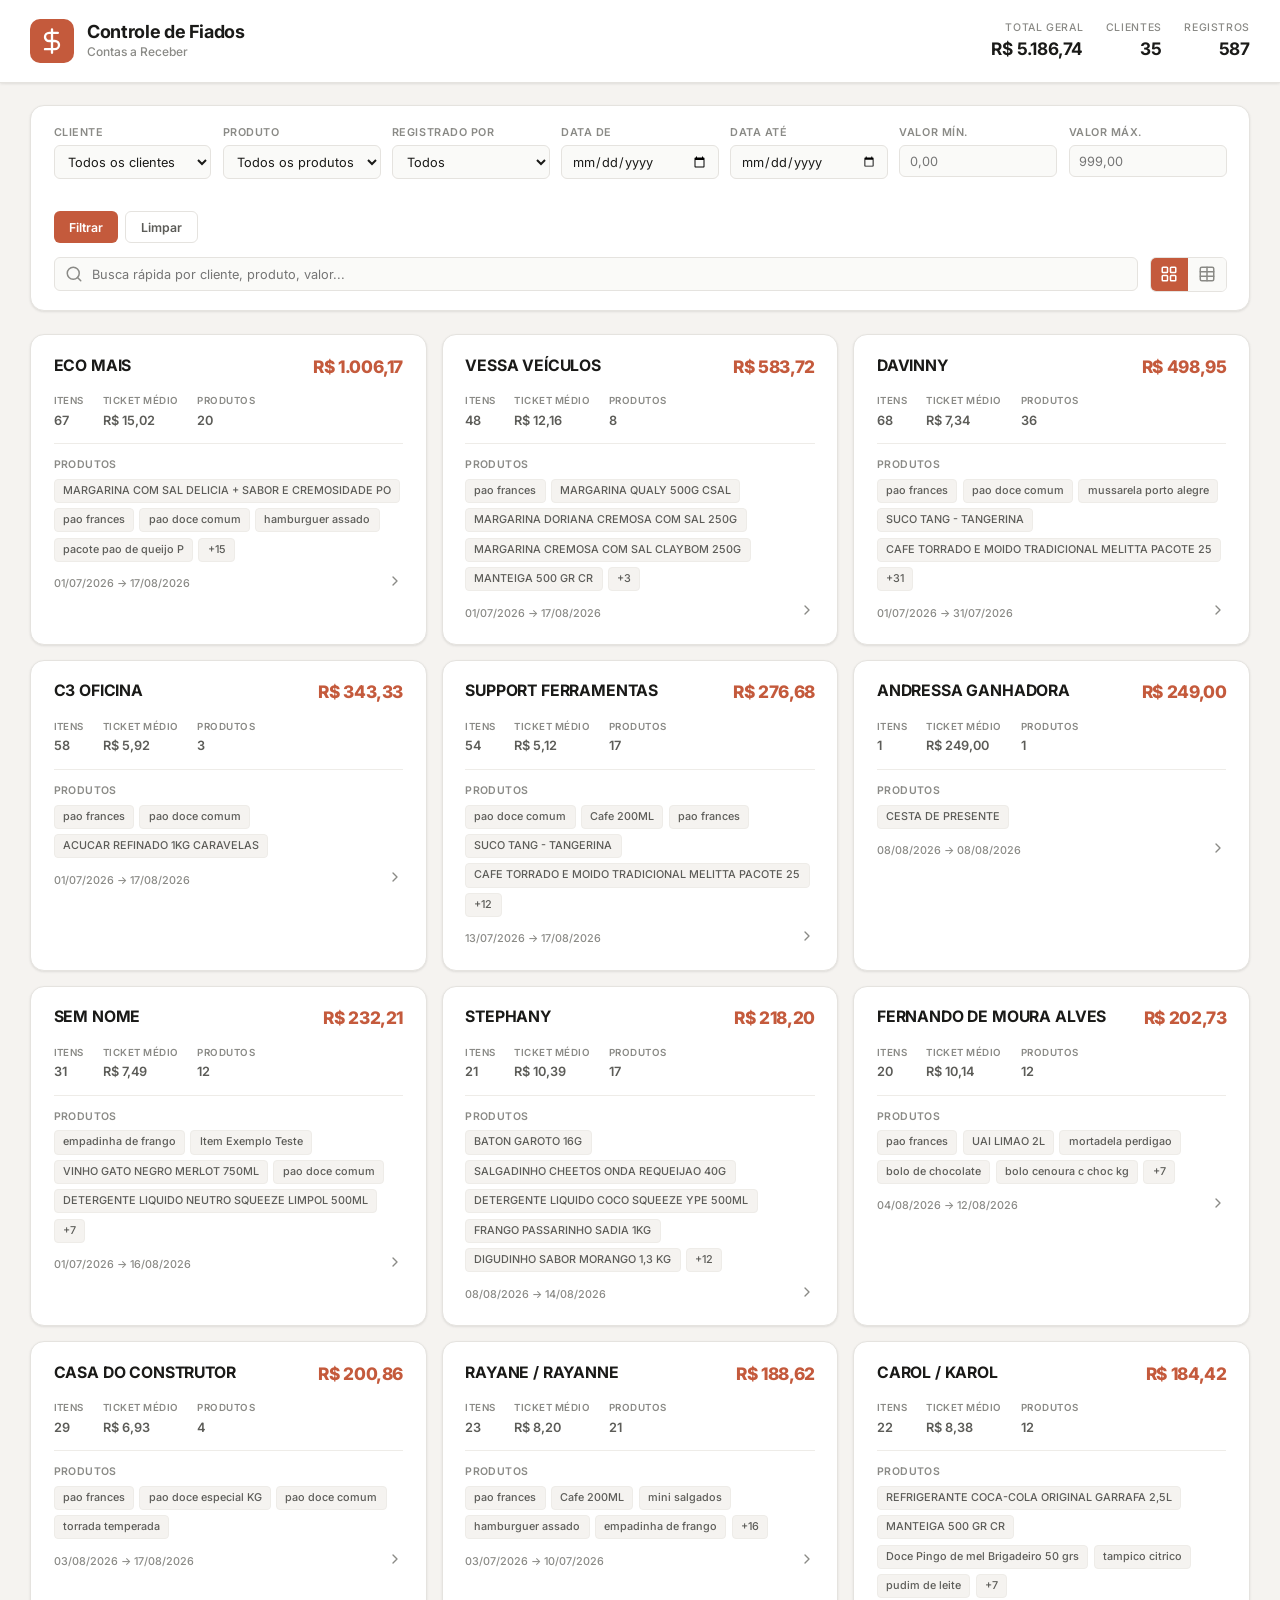
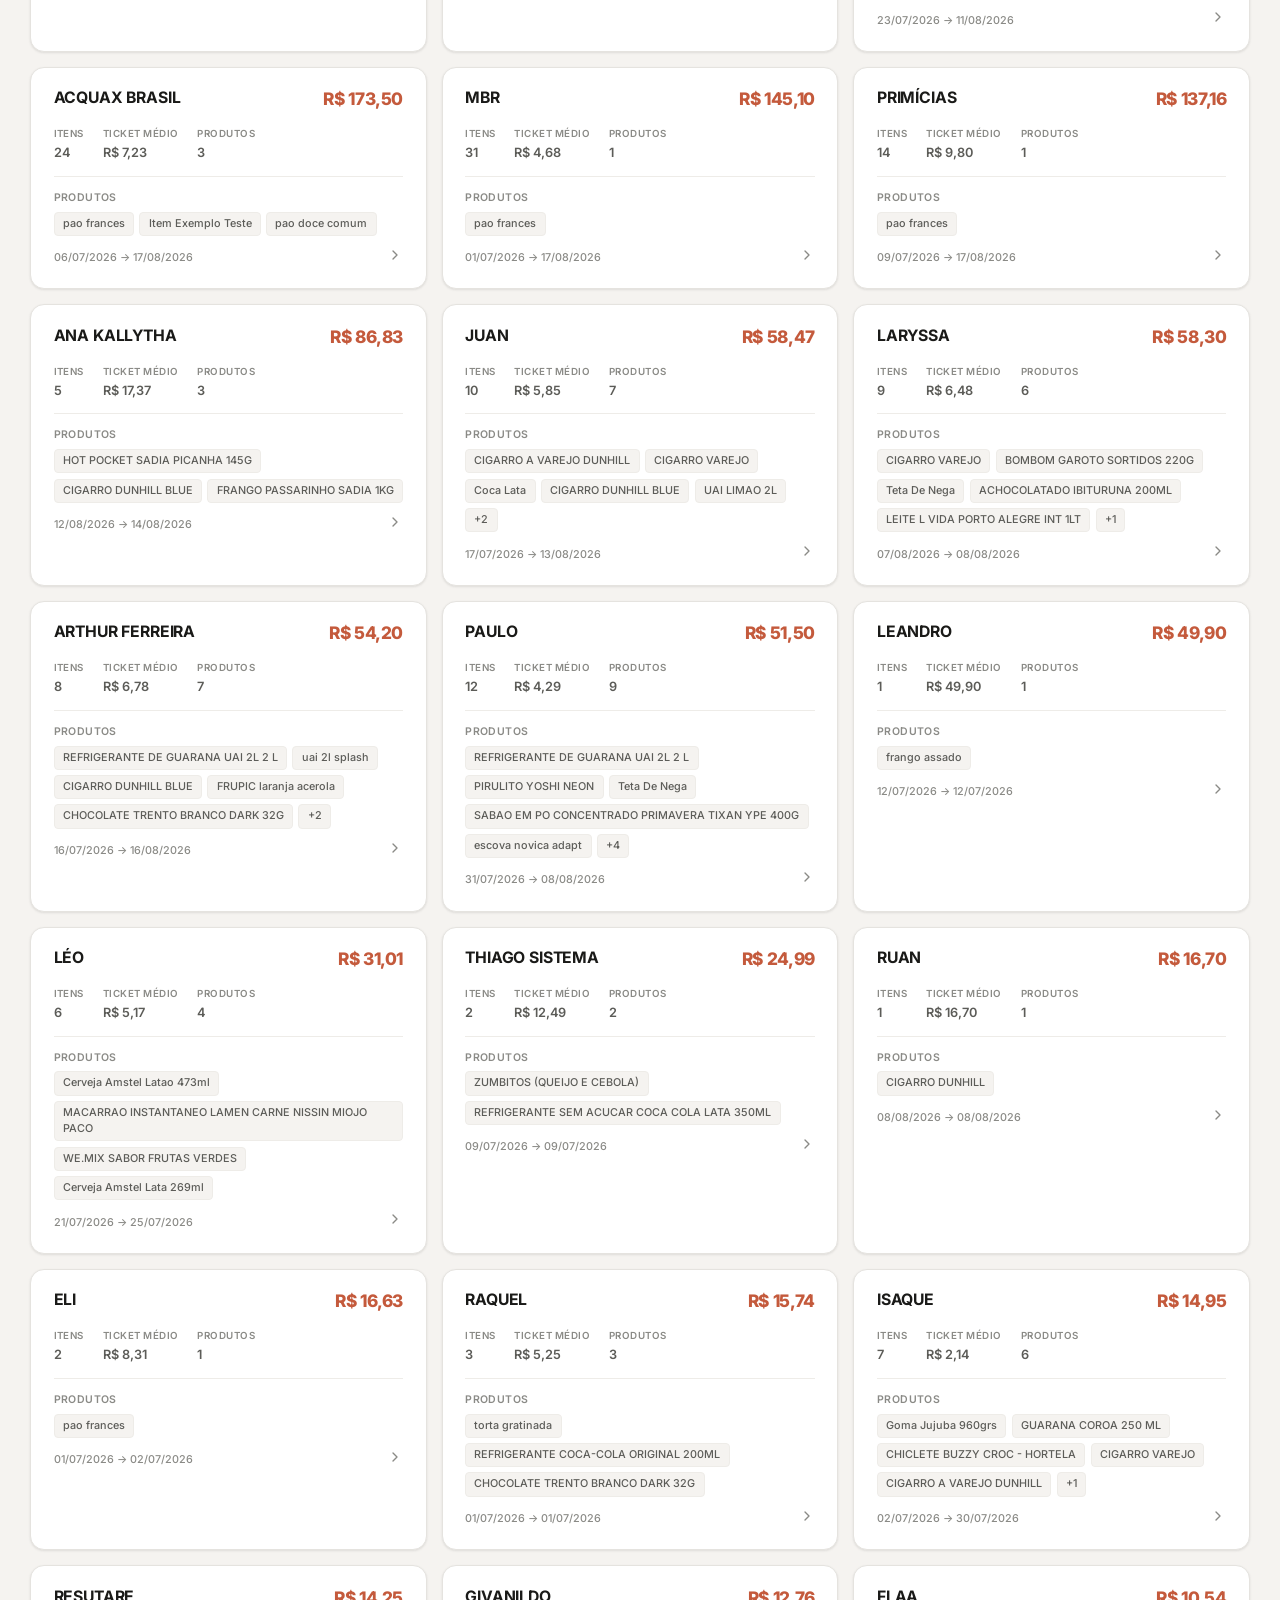
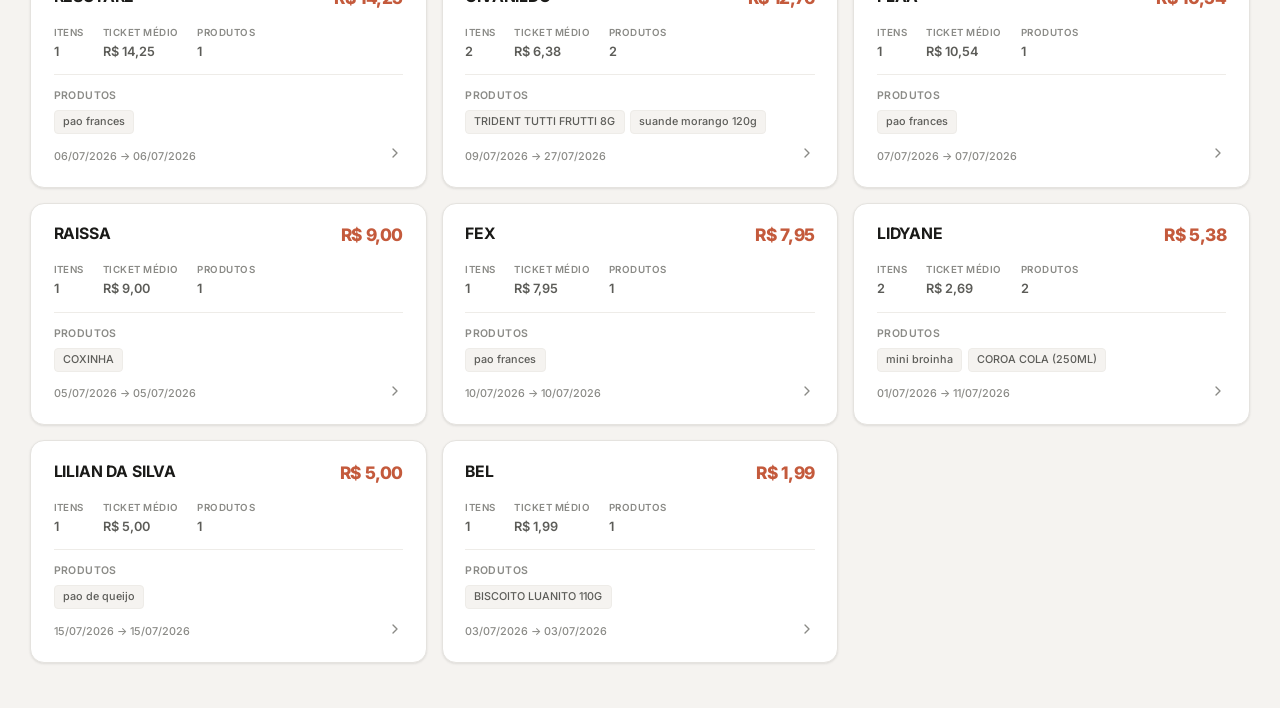
==== index.html @ 34c06a33 "feat: dashboard completo de fiados da padaria" ====
<!DOCTYPE html>
<html lang="pt-BR">
<head>
    <meta charset="UTF-8">
    <meta name="viewport" content="width=device-width, initial-scale=1.0">
    <title>Controle de Fiados — Padaria</title>
    <meta name="description" content="Dashboard de controle de fiados e contas a receber da padaria">
    <link rel="preconnect" href="https://fonts.googleapis.com">
    <link rel="preconnect" href="https://fonts.gstatic.com" crossorigin>
    <link href="https://fonts.googleapis.com/css2?family=Inter:wght@400;500;600;700;800&display=swap" rel="stylesheet">
    <link rel="stylesheet" href="style.css">
</head>
<body>
    <header class="header">
        <div class="header-left">
            <div class="logo">
                <svg width="28" height="28" viewBox="0 0 24 24" fill="none" stroke="currentColor" stroke-width="2" stroke-linecap="round" stroke-linejoin="round"><path d="M12 2v20M17 5H9.5a3.5 3.5 0 0 0 0 7h5a3.5 3.5 0 0 1 0 7H6"/></svg>
            </div>
            <div>
                <h1>Controle de Fiados</h1>
                <p class="subtitle">Contas a Receber</p>
            </div>
        </div>
        <div class="header-right">
            <div class="header-stat">
                <span class="header-stat-label">Total Geral</span>
                <span class="header-stat-value" id="totalGeral">—</span>
            </div>
            <div class="header-stat">
                <span class="header-stat-label">Clientes</span>
                <span class="header-stat-value" id="totalClientes">—</span>
            </div>
            <div class="header-stat">
                <span class="header-stat-label">Registros</span>
                <span class="header-stat-value" id="totalRegistros">—</span>
            </div>
        </div>
    </header>

    <main class="main">
        <!-- Filters Bar -->
        <section class="filters-bar" id="filtersBar">
            <div class="filters-row">
                <div class="filter-group">
                    <label for="filterCliente">Cliente</label>
                    <select id="filterCliente">
                        <option value="">Todos os clientes</option>
                    </select>
                </div>
                <div class="filter-group">
                    <label for="filterProduto">Produto</label>
                    <select id="filterProduto">
                        <option value="">Todos os produtos</option>
                    </select>
                </div>
                <div class="filter-group">
                    <label for="filterUsuario">Registrado por</label>
                    <select id="filterUsuario">
                        <option value="">Todos</option>
                    </select>
                </div>
                <div class="filter-group">
                    <label for="filterDataDe">Data de</label>
                    <input type="date" id="filterDataDe">
                </div>
                <div class="filter-group">
                    <label for="filterDataAte">Data até</label>
                    <input type="date" id="filterDataAte">
                </div>
                <div class="filter-group">
                    <label for="filterValorMin">Valor mín.</label>
                    <input type="number" id="filterValorMin" placeholder="0,00" step="0.01" min="0">
                </div>
                <div class="filter-group">
                    <label for="filterValorMax">Valor máx.</label>
                    <input type="number" id="filterValorMax" placeholder="999,00" step="0.01" min="0">
                </div>
                <div class="filter-group filter-actions">
                    <label>&nbsp;</label>
                    <div class="btn-row">
                        <button class="btn btn-primary" id="btnFiltrar">Filtrar</button>
                        <button class="btn btn-ghost" id="btnLimpar">Limpar</button>
                    </div>
                </div>
            </div>
            <div class="search-row">
                <div class="search-box">
                    <svg width="18" height="18" viewBox="0 0 24 24" fill="none" stroke="currentColor" stroke-width="2" stroke-linecap="round" stroke-linejoin="round"><circle cx="11" cy="11" r="8"/><path d="m21 21-4.3-4.3"/></svg>
                    <input type="text" id="searchGlobal" placeholder="Busca rápida por cliente, produto, valor...">
                </div>
                <div class="view-toggle">
                    <button class="view-btn active" id="viewCards" title="Visão por cliente">
                        <svg width="18" height="18" viewBox="0 0 24 24" fill="none" stroke="currentColor" stroke-width="2" stroke-linecap="round" stroke-linejoin="round"><rect width="7" height="7" x="3" y="3" rx="1"/><rect width="7" height="7" x="14" y="3" rx="1"/><rect width="7" height="7" x="14" y="14" rx="1"/><rect width="7" height="7" x="3" y="14" rx="1"/></svg>
                    </button>
                    <button class="view-btn" id="viewTable" title="Visão tabela completa">
                        <svg width="18" height="18" viewBox="0 0 24 24" fill="none" stroke="currentColor" stroke-width="2" stroke-linecap="round" stroke-linejoin="round"><path d="M12 3v18"/><rect width="18" height="18" x="3" y="3" rx="2"/><path d="M3 9h18"/><path d="M3 15h18"/></svg>
                    </button>
                </div>
            </div>
        </section>

        <!-- Cards View (grouped by client) -->
        <section class="cards-view" id="cardsView">
            <div class="cards-grid" id="cardsGrid">
                <!-- Generated by JS -->
            </div>
        </section>

        <!-- Table View (all records) -->
        <section class="table-view hidden" id="tableView">
            <div class="table-wrapper">
                <table class="data-table" id="dataTable">
                    <thead>
                        <tr>
                            <th class="sortable" data-sort="cliente">Cliente <span class="sort-icon">↕</span></th>
                            <th class="sortable" data-sort="produto">Produto <span class="sort-icon">↕</span></th>
                            <th class="sortable" data-sort="valor">Valor <span class="sort-icon">↕</span></th>
                            <th class="sortable" data-sort="saldo">Saldo Atual <span class="sort-icon">↕</span></th>
                            <th class="sortable" data-sort="data">Data <span class="sort-icon">↕</span></th>
                            <th>Código</th>
                            <th>Registrado por</th>
                            <th>Parcela</th>
                            <th>Índice</th>
                        </tr>
                    </thead>
                    <tbody id="tableBody">
                    </tbody>
                </table>
            </div>
            <div class="table-footer">
                <span id="tableCount">0 registros</span>
                <span id="tableTotal">Total: R$ 0,00</span>
            </div>
        </section>

        <!-- Client Detail Modal -->
        <div class="modal-overlay hidden" id="modalOverlay">
            <div class="modal" id="modalDetail">
                <div class="modal-header">
                    <div>
                        <h2 id="modalClientName">Cliente</h2>
                        <p class="modal-subtitle" id="modalClientSummary"></p>
                    </div>
                    <button class="modal-close" id="modalClose">
                        <svg width="20" height="20" viewBox="0 0 24 24" fill="none" stroke="currentColor" stroke-width="2" stroke-linecap="round" stroke-linejoin="round"><path d="M18 6 6 18"/><path d="m6 6 12 12"/></svg>
                    </button>
                </div>
                <div class="modal-body">
                    <div class="modal-stats" id="modalStats"></div>
                    <div class="modal-table-wrapper">
                        <table class="data-table modal-table">
                            <thead>
                                <tr>
                                    <th>Produto</th>
                                    <th>Valor</th>
                                    <th>Saldo</th>
                                    <th>Data</th>
                                    <th>Código</th>
                                    <th>Registrado por</th>
                                    <th>Parcela</th>
                                </tr>
                            </thead>
                            <tbody id="modalTableBody">
                            </tbody>
                        </table>
                    </div>
                </div>
                <div class="modal-footer">
                    <button class="btn btn-primary" id="btnCopiarCobranca">
                        <svg width="16" height="16" viewBox="0 0 24 24" fill="none" stroke="currentColor" stroke-width="2" stroke-linecap="round" stroke-linejoin="round"><rect width="14" height="14" x="8" y="8" rx="2" ry="2"/><path d="M4 16c-1.1 0-2-.9-2-2V4c0-1.1.9-2 2-2h10c1.1 0 2 .9 2 2"/></svg>
                        Copiar texto de cobrança
                    </button>
                    <button class="btn btn-ghost" id="btnExportarCliente">
                        <svg width="16" height="16" viewBox="0 0 24 24" fill="none" stroke="currentColor" stroke-width="2" stroke-linecap="round" stroke-linejoin="round"><path d="M21 15v4a2 2 0 0 1-2 2H5a2 2 0 0 1-2-2v-4"/><polyline points="7 10 12 15 17 10"/><line x1="12" x2="12" y1="15" y2="3"/></svg>
                        Exportar detalhes
                    </button>
                </div>
            </div>
        </div>

        <!-- Toast -->
        <div class="toast hidden" id="toast">
            <svg width="16" height="16" viewBox="0 0 24 24" fill="none" stroke="currentColor" stroke-width="2" stroke-linecap="round" stroke-linejoin="round"><polyline points="20 6 9 17 4 12"/></svg>
            <span id="toastMsg">Copiado!</span>
        </div>
    </main>

    <script src="dados.js"></script>
    <script src="app.js"></script>
</body>
</html>
---- style.css ----
:root {
    --bg: #f5f3f0;
    --bg-card: #ffffff;
    --bg-elevated: #fafaf8;
    --text-primary: #1a1a18;
    --text-secondary: #5c5c58;
    --text-tertiary: #8a8a86;
    --border: #e5e3df;
    --border-subtle: #eeece8;
    --accent: #c45a3c;
    --accent-hover: #a94a30;
    --accent-light: #faf0ec;
    --green: #2e7d4f;
    --green-light: #edf7f0;
    --amber: #b8860b;
    --amber-light: #fef9ec;
    --red: #c0392b;
    --red-light: #fdecea;
    --shadow-sm: 0 1px 2px rgba(0,0,0,.04), 0 1px 3px rgba(0,0,0,.06);
    --shadow-md: 0 2px 8px rgba(0,0,0,.06), 0 4px 16px rgba(0,0,0,.04);
    --shadow-lg: 0 8px 32px rgba(0,0,0,.10), 0 16px 48px rgba(0,0,0,.06);
    --radius-sm: 6px;
    --radius-md: 10px;
    --radius-lg: 14px;
    --radius-xl: 18px;
    --font: 'Inter', -apple-system, BlinkMacSystemFont, sans-serif;
    --transition: 180ms ease;
}

* { margin: 0; padding: 0; box-sizing: border-box; }

html {
    font-size: 15px;
    -webkit-font-smoothing: antialiased;
    -moz-osx-font-smoothing: grayscale;
}

body {
    font-family: var(--font);
    background: var(--bg);
    color: var(--text-primary);
    min-height: 100vh;
    line-height: 1.5;
}

/* ============ HEADER ============ */
.header {
    background: var(--bg-card);
    border-bottom: 1px solid var(--border);
    padding: 1.25rem 2rem;
    display: flex;
    align-items: center;
    justify-content: space-between;
    gap: 2rem;
    position: sticky;
    top: 0;
    z-index: 100;
    box-shadow: var(--shadow-sm);
}

.header-left {
    display: flex;
    align-items: center;
    gap: 0.875rem;
}

.logo {
    width: 44px;
    height: 44px;
    background: var(--accent);
    color: white;
    border-radius: var(--radius-md);
    display: grid;
    place-items: center;
    flex-shrink: 0;
}

.header h1 {
    font-size: 1.2rem;
    font-weight: 700;
    letter-spacing: -0.02em;
    line-height: 1.2;
}

.subtitle {
    font-size: 0.8rem;
    color: var(--text-tertiary);
    font-weight: 500;
}

.header-right {
    display: flex;
    gap: 1.5rem;
}

.header-stat {
    text-align: right;
}

.header-stat-label {
    display: block;
    font-size: 0.7rem;
    color: var(--text-tertiary);
    font-weight: 500;
    text-transform: uppercase;
    letter-spacing: 0.06em;
}

.header-stat-value {
    font-size: 1.15rem;
    font-weight: 700;
    letter-spacing: -0.01em;
    color: var(--text-primary);
}

/* ============ MAIN ============ */
.main {
    max-width: 1400px;
    margin: 0 auto;
    padding: 1.5rem 2rem 3rem;
}

/* ============ FILTERS ============ */
.filters-bar {
    background: var(--bg-card);
    border: 1px solid var(--border);
    border-radius: var(--radius-lg);
    padding: 1.25rem 1.5rem;
    margin-bottom: 1.5rem;
    box-shadow: var(--shadow-sm);
}

.filters-row {
    display: grid;
    grid-template-columns: repeat(auto-fill, minmax(155px, 1fr));
    gap: 0.75rem;
    margin-bottom: 0.875rem;
}

.filter-group {
    display: flex;
    flex-direction: column;
    gap: 0.3rem;
}

.filter-group label {
    font-size: 0.72rem;
    font-weight: 600;
    color: var(--text-tertiary);
    text-transform: uppercase;
    letter-spacing: 0.05em;
}

.filter-group select,
.filter-group input {
    font-family: var(--font);
    font-size: 0.85rem;
    padding: 0.5rem 0.65rem;
    border: 1px solid var(--border);
    border-radius: var(--radius-sm);
    background: var(--bg-elevated);
    color: var(--text-primary);
    outline: none;
    transition: border-color var(--transition);
    width: 100%;
}

.filter-group select:focus,
.filter-group input:focus {
    border-color: var(--accent);
}

.filter-actions {
    min-width: 160px;
}

.btn-row {
    display: flex;
    gap: 0.5rem;
}

.btn {
    font-family: var(--font);
    font-size: 0.82rem;
    font-weight: 600;
    padding: 0.5rem 1rem;
    border-radius: var(--radius-sm);
    border: none;
    cursor: pointer;
    transition: all var(--transition);
    display: inline-flex;
    align-items: center;
    gap: 0.4rem;
    white-space: nowrap;
}

.btn-primary {
    background: var(--accent);
    color: white;
}
.btn-primary:hover { background: var(--accent-hover); }

.btn-ghost {
    background: transparent;
    color: var(--text-secondary);
    border: 1px solid var(--border);
}
.btn-ghost:hover { background: var(--bg-elevated); border-color: var(--text-tertiary); }

.search-row {
    display: flex;
    gap: 0.75rem;
    align-items: center;
}

.search-box {
    flex: 1;
    position: relative;
    display: flex;
    align-items: center;
}

.search-box svg {
    position: absolute;
    left: 0.75rem;
    color: var(--text-tertiary);
    pointer-events: none;
}

.search-box input {
    width: 100%;
    font-family: var(--font);
    font-size: 0.85rem;
    padding: 0.55rem 0.75rem 0.55rem 2.5rem;
    border: 1px solid var(--border);
    border-radius: var(--radius-sm);
    background: var(--bg-elevated);
    color: var(--text-primary);
    outline: none;
    transition: border-color var(--transition);
}

.search-box input:focus { border-color: var(--accent); }

.view-toggle {
    display: flex;
    border: 1px solid var(--border);
    border-radius: var(--radius-sm);
    overflow: hidden;
}

.view-btn {
    background: var(--bg-elevated);
    border: none;
    padding: 0.5rem 0.65rem;
    cursor: pointer;
    color: var(--text-tertiary);
    transition: all var(--transition);
    display: grid;
    place-items: center;
}

.view-btn:hover { color: var(--text-secondary); }
.view-btn.active { background: var(--accent); color: white; }

/* ============ CARDS VIEW ============ */
.cards-grid {
    display: grid;
    grid-template-columns: repeat(auto-fill, minmax(320px, 1fr));
    gap: 1rem;
}

.client-card {
    background: var(--bg-card);
    border: 1px solid var(--border);
    border-radius: var(--radius-lg);
    padding: 1.25rem 1.5rem;
    box-shadow: var(--shadow-sm);
    cursor: pointer;
    transition: all var(--transition);
    position: relative;
    overflow: hidden;
}

.client-card::before {
    content: '';
    position: absolute;
    top: 0;
    left: 0;
    right: 0;
    height: 3px;
    background: var(--accent);
    opacity: 0;
    transition: opacity var(--transition);
}

.client-card:hover {
    box-shadow: var(--shadow-md);
    border-color: var(--accent);
    transform: translateY(-2px);
}

.client-card:hover::before { opacity: 1; }

.card-header {
    display: flex;
    justify-content: space-between;
    align-items: flex-start;
    margin-bottom: 1rem;
}

.card-name {
    font-size: 1.05rem;
    font-weight: 700;
    letter-spacing: -0.01em;
    color: var(--text-primary);
}

.card-total {
    font-size: 1.15rem;
    font-weight: 800;
    color: var(--accent);
    letter-spacing: -0.02em;
    white-space: nowrap;
}

.card-meta {
    display: flex;
    gap: 1.25rem;
    flex-wrap: wrap;
}

.card-meta-item {
    display: flex;
    flex-direction: column;
    gap: 0.1rem;
}

.card-meta-label {
    font-size: 0.65rem;
    color: var(--text-tertiary);
    font-weight: 600;
    text-transform: uppercase;
    letter-spacing: 0.05em;
}

.card-meta-value {
    font-size: 0.85rem;
    font-weight: 600;
    color: var(--text-secondary);
}

.card-products {
    margin-top: 0.875rem;
    padding-top: 0.875rem;
    border-top: 1px solid var(--border-subtle);
}

.card-products-title {
    font-size: 0.7rem;
    color: var(--text-tertiary);
    font-weight: 600;
    text-transform: uppercase;
    letter-spacing: 0.04em;
    margin-bottom: 0.4rem;
}

.product-tags {
    display: flex;
    flex-wrap: wrap;
    gap: 0.35rem;
}

.product-tag {
    font-size: 0.72rem;
    font-weight: 500;
    background: var(--bg);
    color: var(--text-secondary);
    padding: 0.2rem 0.55rem;
    border-radius: 4px;
    border: 1px solid var(--border-subtle);
}

.card-footer {
    margin-top: 0.75rem;
    display: flex;
    justify-content: space-between;
    align-items: center;
}

.card-date-range {
    font-size: 0.72rem;
    color: var(--text-tertiary);
    font-weight: 500;
}

.card-arrow {
    color: var(--text-tertiary);
    transition: color var(--transition), transform var(--transition);
}

.client-card:hover .card-arrow {
    color: var(--accent);
    transform: translateX(3px);
}

/* ============ TABLE VIEW ============ */
.table-view { /* shown/hidden via JS */ }

.table-wrapper {
    background: var(--bg-card);
    border: 1px solid var(--border);
    border-radius: var(--radius-lg);
    overflow-x: auto;
    box-shadow: var(--shadow-sm);
}

.data-table {
    width: 100%;
    border-collapse: collapse;
    font-size: 0.82rem;
}

.data-table thead {
    background: var(--bg);
    position: sticky;
    top: 0;
    z-index: 5;
}

.data-table th {
    padding: 0.75rem 1rem;
    text-align: left;
    font-weight: 600;
    font-size: 0.72rem;
    color: var(--text-tertiary);
    text-transform: uppercase;
    letter-spacing: 0.05em;
    border-bottom: 1px solid var(--border);
    white-space: nowrap;
    user-select: none;
}

.data-table th.sortable {
    cursor: pointer;
    transition: color var(--transition);
}

.data-table th.sortable:hover { color: var(--accent); }

.sort-icon {
    font-size: 0.7rem;
    opacity: 0.4;
}

.data-table th.sort-asc .sort-icon::after { content: ' ↑'; }
.data-table th.sort-desc .sort-icon::after { content: ' ↓'; }

.data-table td {
    padding: 0.65rem 1rem;
    border-bottom: 1px solid var(--border-subtle);
    color: var(--text-primary);
    white-space: nowrap;
}

.data-table tbody tr {
    transition: background var(--transition);
}

.data-table tbody tr:hover { background: var(--accent-light); }

.data-table .val-col {
    font-weight: 600;
    font-variant-numeric: tabular-nums;
}

.table-footer {
    display: flex;
    justify-content: space-between;
    padding: 0.75rem 1rem;
    font-size: 0.82rem;
    color: var(--text-secondary);
    font-weight: 500;
}

#tableTotal {
    font-weight: 700;
    color: var(--accent);
}

/* ============ MODAL ============ */
.modal-overlay {
    position: fixed;
    inset: 0;
    background: rgba(20,20,18,0.5);
    backdrop-filter: blur(4px);
    z-index: 1000;
    display: grid;
    place-items: center;
    padding: 2rem;
    animation: fadeIn 200ms ease;
}

.modal {
    background: var(--bg-card);
    border-radius: var(--radius-xl);
    width: 100%;
    max-width: 900px;
    max-height: 85vh;
    display: flex;
    flex-direction: column;
    box-shadow: var(--shadow-lg);
    animation: slideUp 250ms ease;
}

@keyframes fadeIn { from { opacity: 0; } to { opacity: 1; } }
@keyframes slideUp { from { opacity: 0; transform: translateY(12px); } to { opacity: 1; transform: translateY(0); } }

.modal-header {
    display: flex;
    justify-content: space-between;
    align-items: flex-start;
    padding: 1.5rem 1.75rem 1rem;
    border-bottom: 1px solid var(--border-subtle);
}

.modal-header h2 {
    font-size: 1.3rem;
    font-weight: 700;
    letter-spacing: -0.02em;
}

.modal-subtitle {
    font-size: 0.82rem;
    color: var(--text-tertiary);
    margin-top: 0.15rem;
}

.modal-close {
    background: transparent;
    border: none;
    cursor: pointer;
    color: var(--text-tertiary);
    padding: 0.35rem;
    border-radius: var(--radius-sm);
    transition: all var(--transition);
}

.modal-close:hover { background: var(--bg); color: var(--text-primary); }

.modal-body {
    padding: 1.25rem 1.75rem;
    overflow-y: auto;
    flex: 1;
}

.modal-stats {
    display: grid;
    grid-template-columns: repeat(auto-fit, minmax(140px, 1fr));
    gap: 0.75rem;
    margin-bottom: 1.25rem;
}

.modal-stat-card {
    background: var(--bg);
    border-radius: var(--radius-md);
    padding: 0.875rem 1rem;
    border: 1px solid var(--border-subtle);
}

.modal-stat-label {
    font-size: 0.68rem;
    color: var(--text-tertiary);
    font-weight: 600;
    text-transform: uppercase;
    letter-spacing: 0.05em;
    margin-bottom: 0.2rem;
}

.modal-stat-value {
    font-size: 1.15rem;
    font-weight: 700;
    color: var(--text-primary);
    letter-spacing: -0.01em;
}

.modal-stat-value.accent { color: var(--accent); }
.modal-stat-value.green { color: var(--green); }
.modal-stat-value.amber { color: var(--amber); }

.modal-table-wrapper {
    border: 1px solid var(--border-subtle);
    border-radius: var(--radius-md);
    overflow: auto;
    max-height: 340px;
}

.modal-table {
    font-size: 0.8rem;
}

.modal-footer {
    padding: 1rem 1.75rem;
    border-top: 1px solid var(--border-subtle);
    display: flex;
    gap: 0.75rem;
    justify-content: flex-end;
}

/* ============ TOAST ============ */
.toast {
    position: fixed;
    bottom: 2rem;
    left: 50%;
    transform: translateX(-50%);
    background: var(--text-primary);
    color: white;
    padding: 0.65rem 1.25rem;
    border-radius: var(--radius-md);
    font-size: 0.82rem;
    font-weight: 600;
    display: flex;
    align-items: center;
    gap: 0.5rem;
    box-shadow: var(--shadow-lg);
    z-index: 2000;
    animation: toastIn 300ms ease;
}

@keyframes toastIn {
    from { opacity: 0; transform: translateX(-50%) translateY(10px); }
    to { opacity: 1; transform: translateX(-50%) translateY(0); }
}

/* ============ UTILITIES ============ */
.hidden { display: none !important; }

/* ============ RESPONSIVE ============ */
@media (max-width: 900px) {
    .header {
        flex-direction: column;
        align-items: flex-start;
        padding: 1rem 1.25rem;
    }
    .header-right {
        width: 100%;
        justify-content: space-between;
    }
    .header-stat { text-align: left; }
    .main { padding: 1rem; }
    .filters-row {
        grid-template-columns: repeat(auto-fill, minmax(130px, 1fr));
    }
    .cards-grid {
        grid-template-columns: 1fr;
    }
    .modal {
        max-width: 100%;
        max-height: 95vh;
    }
    .modal-stats {
        grid-template-columns: repeat(2, 1fr);
    }
}

@media (max-width: 600px) {
    html { font-size: 14px; }
    .header { padding: 0.75rem 1rem; }
    .filters-bar { padding: 1rem; }
    .filters-row { grid-template-columns: 1fr 1fr; }
    .search-row { flex-direction: column; }
    .view-toggle { align-self: flex-end; }
    .modal-footer { flex-direction: column; }
    .modal-footer .btn { width: 100%; justify-content: center; }
}
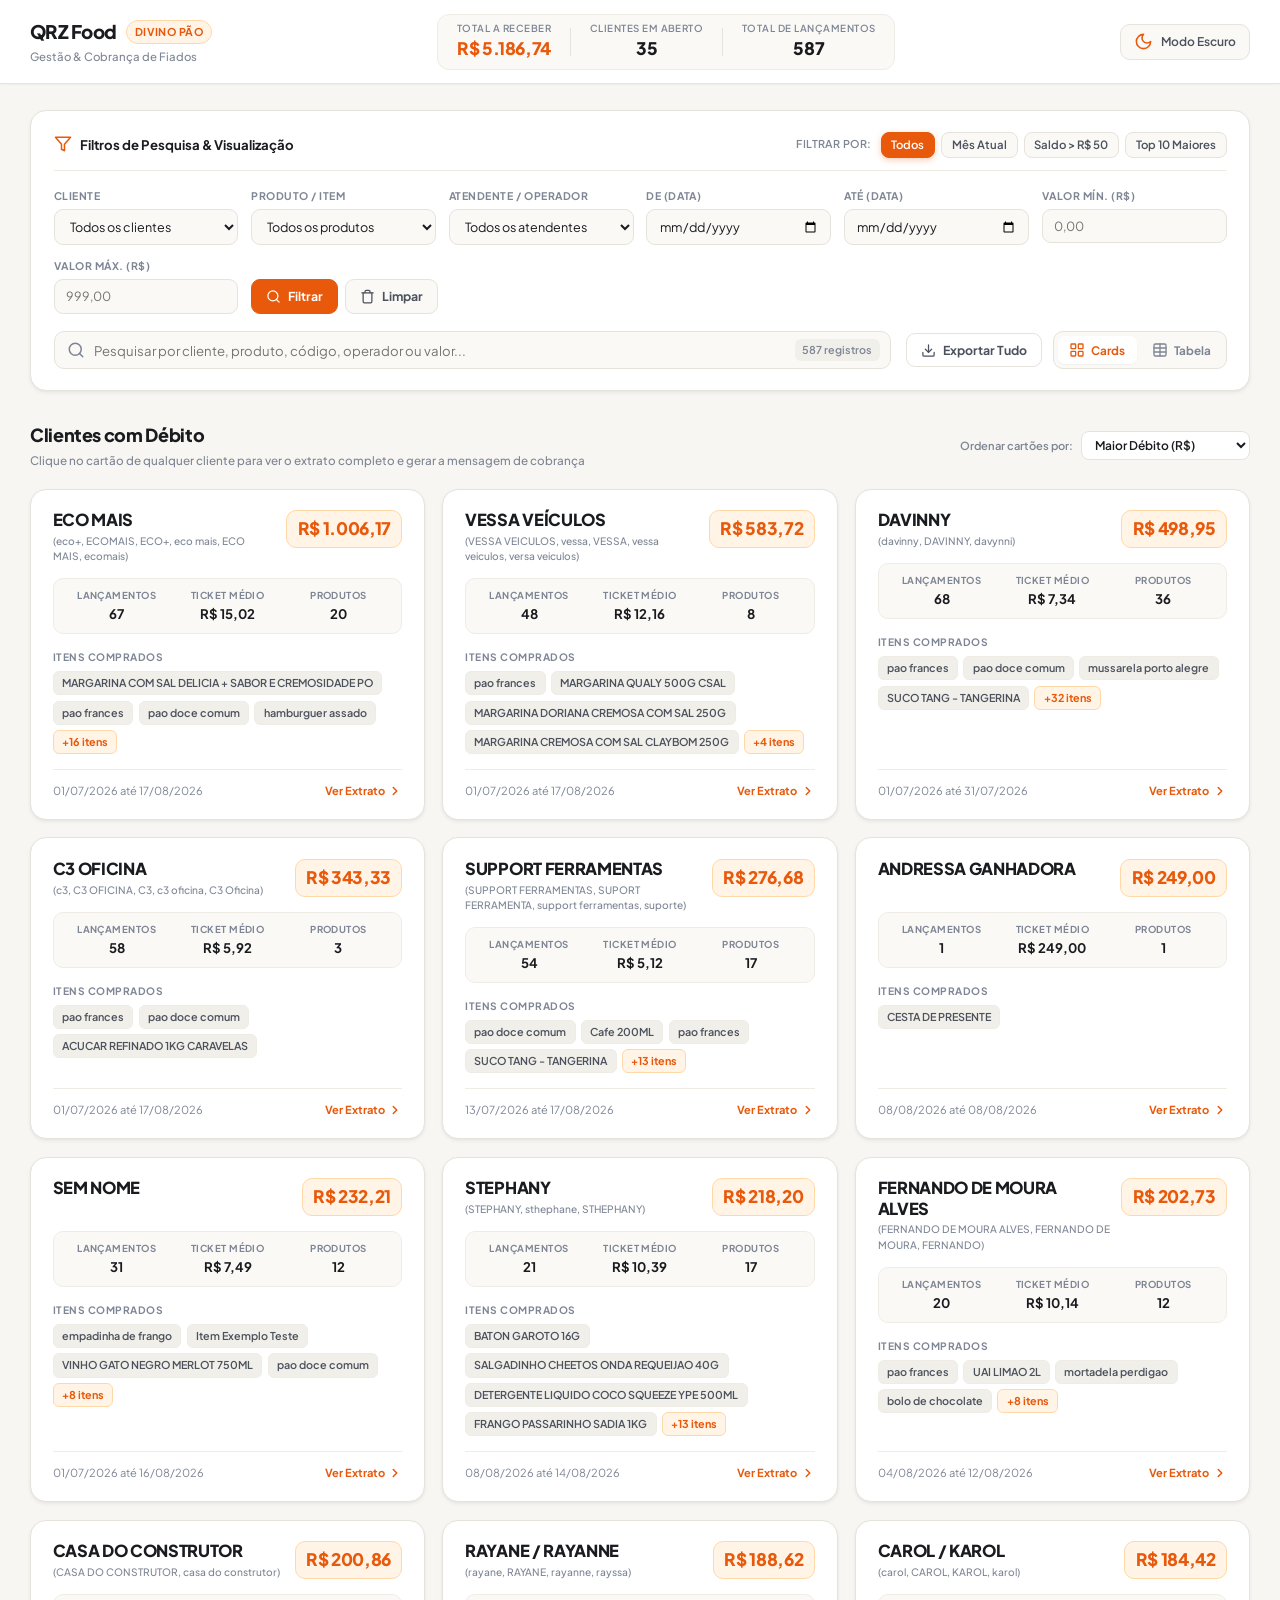
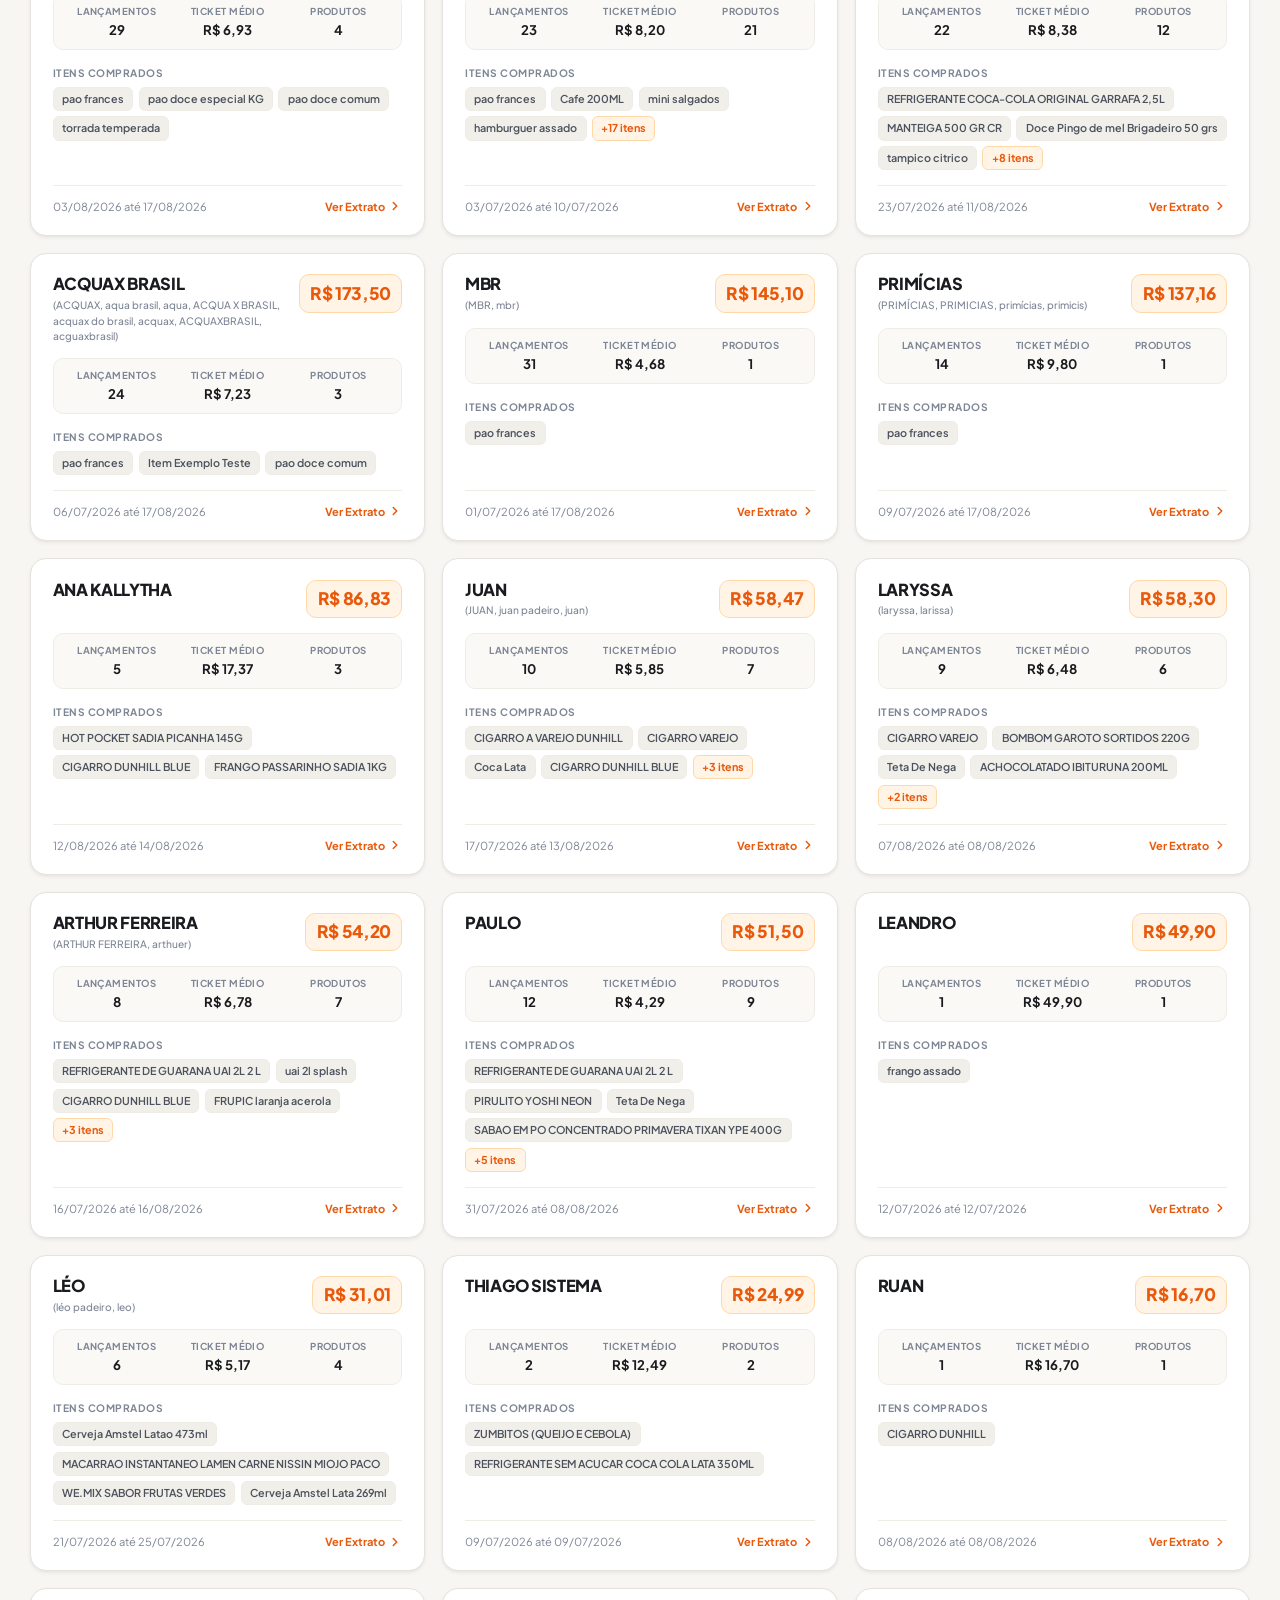
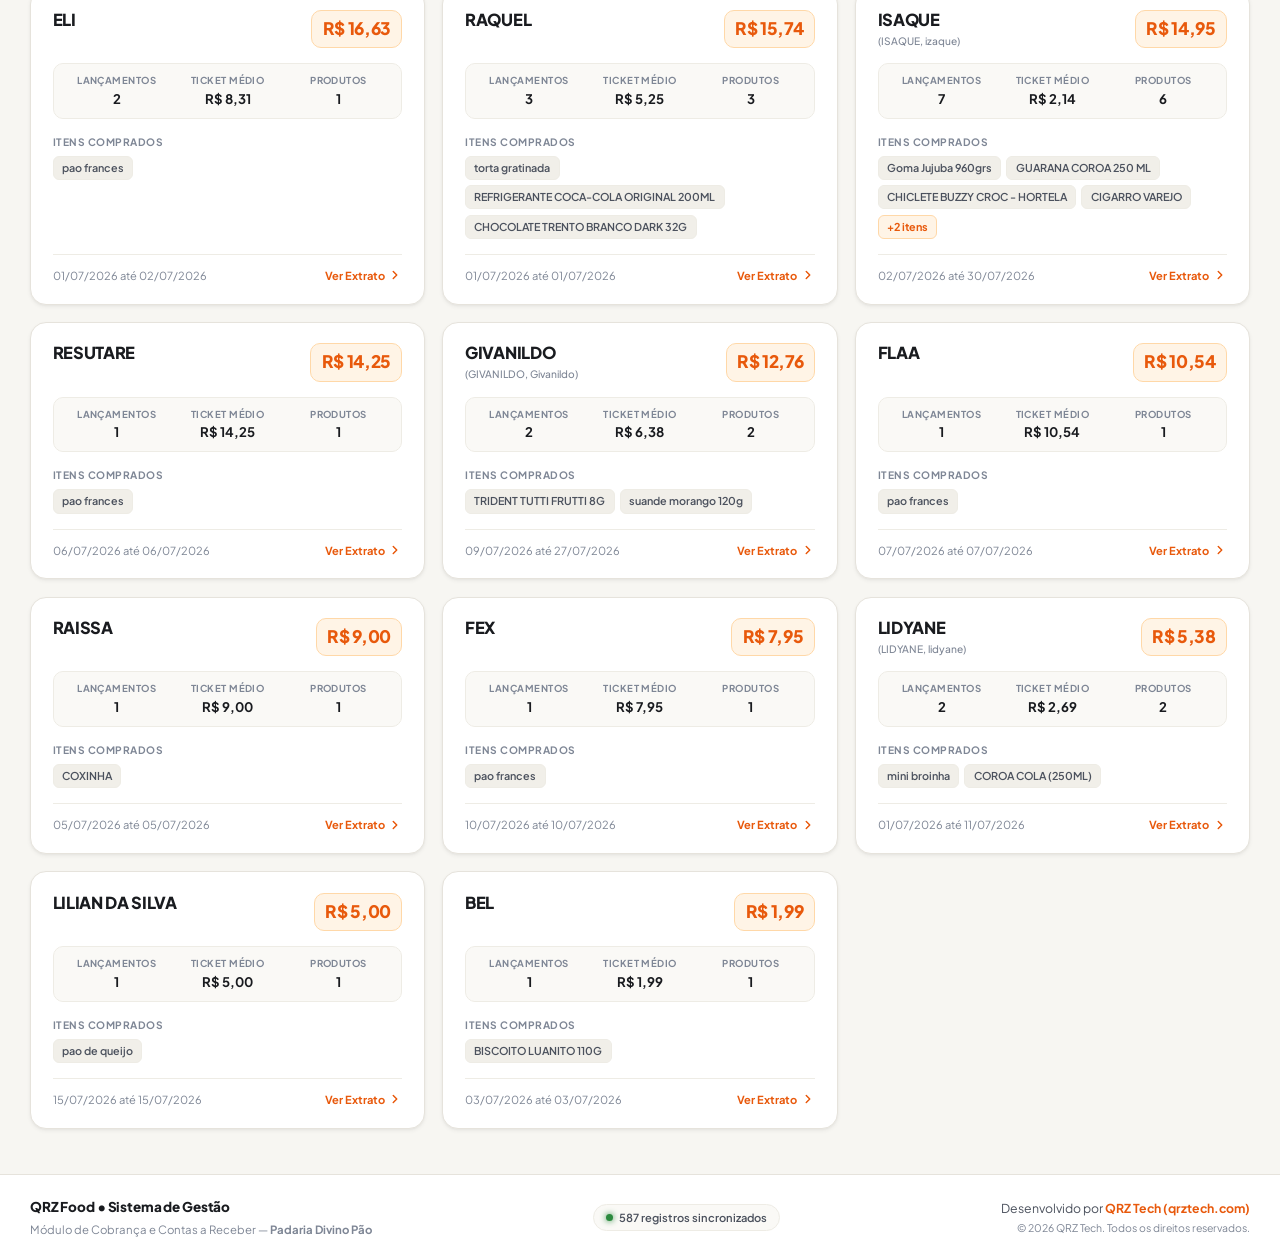
==== commit cc6fcf0d: "feat: identidade visual QRZ Food, personalizacao Padaria Divino Pao, modo escuro/claro e footer QRZ " ====
--- a/index.html
+++ b/index.html
@@ -1,46 +1,86 @@
 <!DOCTYPE html>
-<html lang="pt-BR">
+<html lang="pt-BR" data-theme="light">
 <head>
     <meta charset="UTF-8">
     <meta name="viewport" content="width=device-width, initial-scale=1.0">
-    <title>Controle de Fiados — Padaria</title>
-    <meta name="description" content="Dashboard de controle de fiados e contas a receber da padaria">
+    <title>QRZ Food — Gestão de Fiados | Divino Pão</title>
+    <meta name="description" content="Sistema QRZ Food de controle de fiados e contas a receber da Padaria Divino Pão">
     <link rel="preconnect" href="https://fonts.googleapis.com">
     <link rel="preconnect" href="https://fonts.gstatic.com" crossorigin>
-    <link href="https://fonts.googleapis.com/css2?family=Inter:wght@400;500;600;700;800&display=swap" rel="stylesheet">
+    <link href="https://fonts.googleapis.com/css2?family=Plus+Jakarta+Sans:wght@400;500;600;700;800&display=swap" rel="stylesheet">
     <link rel="stylesheet" href="style.css">
+    <link rel="icon" type="image/png" href="https://i.postimg.cc/X7znNcFg/qrzfood.png">
 </head>
 <body>
+    <!-- Top Navigation Bar -->
     <header class="header">
         <div class="header-left">
-            <div class="logo">
-                <svg width="28" height="28" viewBox="0 0 24 24" fill="none" stroke="currentColor" stroke-width="2" stroke-linecap="round" stroke-linejoin="round"><path d="M12 2v20M17 5H9.5a3.5 3.5 0 0 0 0 7h5a3.5 3.5 0 0 1 0 7H6"/></svg>
-            </div>
-            <div>
-                <h1>Controle de Fiados</h1>
-                <p class="subtitle">Contas a Receber</p>
-            </div>
-        </div>
+            <div class="brand-container">
+                <img src="https://i.postimg.cc/X7znNcFg/qrzfood.png" alt="QRZ Food Logo" class="brand-logo" onerror="this.style.display='none'">
+                <div class="brand-titles">
+                    <div class="brand-top-row">
+                        <span class="brand-name">QRZ Food</span>
+                        <span class="client-badge">Divino Pão</span>
+                    </div>
+                    <p class="brand-subtitle">Gestão & Cobrança de Fiados</p>
+                </div>
+            </div>
+        </div>
+
+        <div class="header-center">
+            <div class="header-stat">
+                <span class="header-stat-label">Total a Receber</span>
+                <span class="header-stat-value text-accent" id="totalGeral">R$ 0,00</span>
+            </div>
+            <div class="stat-divider"></div>
+            <div class="header-stat">
+                <span class="header-stat-label">Clientes em Aberto</span>
+                <span class="header-stat-value" id="totalClientes">0</span>
+            </div>
+            <div class="stat-divider"></div>
+            <div class="header-stat">
+                <span class="header-stat-label">Total de Lançamentos</span>
+                <span class="header-stat-value" id="totalRegistros">0</span>
+            </div>
+        </div>
+
         <div class="header-right">
-            <div class="header-stat">
-                <span class="header-stat-label">Total Geral</span>
-                <span class="header-stat-value" id="totalGeral">—</span>
-            </div>
-            <div class="header-stat">
-                <span class="header-stat-label">Clientes</span>
-                <span class="header-stat-value" id="totalClientes">—</span>
-            </div>
-            <div class="header-stat">
-                <span class="header-stat-label">Registros</span>
-                <span class="header-stat-value" id="totalRegistros">—</span>
-            </div>
+            <!-- Theme Toggle Button -->
+            <button class="theme-toggle-btn" id="themeToggle" title="Alternar Modo Escuro / Claro" aria-label="Alternar tema">
+                <div class="theme-icon-container">
+                    <!-- Sun Icon (Light) -->
+                    <svg class="sun-icon" width="19" height="19" viewBox="0 0 24 24" fill="none" stroke="currentColor" stroke-width="2" stroke-linecap="round" stroke-linejoin="round">
+                        <circle cx="12" cy="12" r="4"/>
+                        <path d="M12 2v2M12 20v2M4.93 4.93l1.41 1.41M17.66 17.66l1.41 1.41M2 12h2M20 12h2M6.34 17.66l-1.41 1.41M19.07 4.93l-1.41 1.41"/>
+                    </svg>
+                    <!-- Moon Icon (Dark) -->
+                    <svg class="moon-icon" width="19" height="19" viewBox="0 0 24 24" fill="none" stroke="currentColor" stroke-width="2" stroke-linecap="round" stroke-linejoin="round">
+                        <path d="M12 3a6 6 0 0 0 9 9 9 9 0 1 1-9-9Z"/>
+                    </svg>
+                </div>
+                <span class="theme-toggle-text" id="themeLabel">Modo Escuro</span>
+            </button>
         </div>
     </header>
 
     <main class="main">
-        <!-- Filters Bar -->
-        <section class="filters-bar" id="filtersBar">
-            <div class="filters-row">
+        <!-- Filters & Search Section -->
+        <section class="filters-card" id="filtersBar">
+            <div class="filters-card-header">
+                <div class="filters-title-group">
+                    <svg width="18" height="18" viewBox="0 0 24 24" fill="none" stroke="currentColor" stroke-width="2" stroke-linecap="round" stroke-linejoin="round"><polygon points="22 3 2 3 10 12.46 10 19 14 21 14 12.46 22 3"/></svg>
+                    <span>Filtros de Pesquisa & Visualização</span>
+                </div>
+                <div class="quick-presets">
+                    <span class="preset-label">Filtrar por:</span>
+                    <button class="preset-chip active" data-preset="all">Todos</button>
+                    <button class="preset-chip" data-preset="month">Mês Atual</button>
+                    <button class="preset-chip" data-preset="high-value">Saldo &gt; R$ 50</button>
+                    <button class="preset-chip" data-preset="top-clients">Top 10 Maiores</button>
+                </div>
+            </div>
+
+            <div class="filters-grid">
                 <div class="filter-group">
                     <label for="filterCliente">Cliente</label>
                     <select id="filterCliente">
@@ -48,143 +88,254 @@
                     </select>
                 </div>
                 <div class="filter-group">
-                    <label for="filterProduto">Produto</label>
+                    <label for="filterProduto">Produto / Item</label>
                     <select id="filterProduto">
                         <option value="">Todos os produtos</option>
                     </select>
                 </div>
                 <div class="filter-group">
-                    <label for="filterUsuario">Registrado por</label>
+                    <label for="filterUsuario">Atendente / Operador</label>
                     <select id="filterUsuario">
-                        <option value="">Todos</option>
+                        <option value="">Todos os atendentes</option>
                     </select>
                 </div>
                 <div class="filter-group">
-                    <label for="filterDataDe">Data de</label>
+                    <label for="filterDataDe">De (Data)</label>
                     <input type="date" id="filterDataDe">
                 </div>
                 <div class="filter-group">
-                    <label for="filterDataAte">Data até</label>
+                    <label for="filterDataAte">Até (Data)</label>
                     <input type="date" id="filterDataAte">
                 </div>
                 <div class="filter-group">
-                    <label for="filterValorMin">Valor mín.</label>
+                    <label for="filterValorMin">Valor Mín. (R$)</label>
                     <input type="number" id="filterValorMin" placeholder="0,00" step="0.01" min="0">
                 </div>
                 <div class="filter-group">
-                    <label for="filterValorMax">Valor máx.</label>
+                    <label for="filterValorMax">Valor Máx. (R$)</label>
                     <input type="number" id="filterValorMax" placeholder="999,00" step="0.01" min="0">
                 </div>
                 <div class="filter-group filter-actions">
                     <label>&nbsp;</label>
-                    <div class="btn-row">
-                        <button class="btn btn-primary" id="btnFiltrar">Filtrar</button>
-                        <button class="btn btn-ghost" id="btnLimpar">Limpar</button>
-                    </div>
-                </div>
-            </div>
-            <div class="search-row">
-                <div class="search-box">
-                    <svg width="18" height="18" viewBox="0 0 24 24" fill="none" stroke="currentColor" stroke-width="2" stroke-linecap="round" stroke-linejoin="round"><circle cx="11" cy="11" r="8"/><path d="m21 21-4.3-4.3"/></svg>
-                    <input type="text" id="searchGlobal" placeholder="Busca rápida por cliente, produto, valor...">
-                </div>
-                <div class="view-toggle">
-                    <button class="view-btn active" id="viewCards" title="Visão por cliente">
-                        <svg width="18" height="18" viewBox="0 0 24 24" fill="none" stroke="currentColor" stroke-width="2" stroke-linecap="round" stroke-linejoin="round"><rect width="7" height="7" x="3" y="3" rx="1"/><rect width="7" height="7" x="14" y="3" rx="1"/><rect width="7" height="7" x="14" y="14" rx="1"/><rect width="7" height="7" x="3" y="14" rx="1"/></svg>
+                    <div class="btn-group">
+                        <button class="btn btn-primary" id="btnFiltrar">
+                            <svg width="15" height="15" viewBox="0 0 24 24" fill="none" stroke="currentColor" stroke-width="2" stroke-linecap="round" stroke-linejoin="round"><circle cx="11" cy="11" r="8"/><path d="m21 21-4.3-4.3"/></svg>
+                            Filtrar
+                        </button>
+                        <button class="btn btn-secondary" id="btnLimpar" title="Limpar todos os filtros">
+                            <svg width="15" height="15" viewBox="0 0 24 24" fill="none" stroke="currentColor" stroke-width="2" stroke-linecap="round" stroke-linejoin="round"><path d="M3 6h18"/><path d="M19 6v14c0 1-1 2-2 2H7c-1 0-2-1-2-2V6"/><path d="M8 6V4c0-1 1-2 2-2h4c1 0 2 1 2 2v2"/></svg>
+                            Limpar
+                        </button>
+                    </div>
+                </div>
+            </div>
+
+            <!-- Search & View Bar -->
+            <div class="search-and-view-bar">
+                <div class="search-input-wrapper">
+                    <svg class="search-icon" width="18" height="18" viewBox="0 0 24 24" fill="none" stroke="currentColor" stroke-width="2" stroke-linecap="round" stroke-linejoin="round"><circle cx="11" cy="11" r="8"/><path d="m21 21-4.3-4.3"/></svg>
+                    <input type="text" id="searchGlobal" placeholder="Pesquisar por cliente, produto, código, operador ou valor..." autocomplete="off">
+                    <span class="search-badge" id="searchCountBadge">587 registros</span>
+                </div>
+
+                <div class="controls-right">
+                    <button class="btn btn-outline" id="btnExportarGeral" title="Exportar dados visíveis para Excel/CSV">
+                        <svg width="15" height="15" viewBox="0 0 24 24" fill="none" stroke="currentColor" stroke-width="2" stroke-linecap="round" stroke-linejoin="round"><path d="M21 15v4a2 2 0 0 1-2 2H5a2 2 0 0 1-2-2v-4"/><polyline points="7 10 12 15 17 10"/><line x1="12" x2="12" y1="15" y2="3"/></svg>
+                        Exportar Tudo
                     </button>
-                    <button class="view-btn" id="viewTable" title="Visão tabela completa">
-                        <svg width="18" height="18" viewBox="0 0 24 24" fill="none" stroke="currentColor" stroke-width="2" stroke-linecap="round" stroke-linejoin="round"><path d="M12 3v18"/><rect width="18" height="18" x="3" y="3" rx="2"/><path d="M3 9h18"/><path d="M3 15h18"/></svg>
-                    </button>
+                    <div class="view-switch">
+                        <button class="view-tab active" id="viewCards" title="Visualização em Cards por Cliente">
+                            <svg width="16" height="16" viewBox="0 0 24 24" fill="none" stroke="currentColor" stroke-width="2" stroke-linecap="round" stroke-linejoin="round"><rect width="7" height="7" x="3" y="3" rx="1"/><rect width="7" height="7" x="14" y="3" rx="1"/><rect width="7" height="7" x="14" y="14" rx="1"/><rect width="7" height="7" x="3" y="14" rx="1"/></svg>
+                            Cards
+                        </button>
+                        <button class="view-tab" id="viewTable" title="Visualização em Tabela Completa">
+                            <svg width="16" height="16" viewBox="0 0 24 24" fill="none" stroke="currentColor" stroke-width="2" stroke-linecap="round" stroke-linejoin="round"><path d="M12 3v18"/><rect width="18" height="18" x="3" y="3" rx="2"/><path d="M3 9h18"/><path d="M3 15h18"/></svg>
+                            Tabela
+                        </button>
+                    </div>
                 </div>
             </div>
         </section>
 
-        <!-- Cards View (grouped by client) -->
-        <section class="cards-view" id="cardsView">
+        <!-- Dynamic Content Area -->
+        <!-- 1. Cards View (Grouped by normalized client) -->
+        <section class="cards-section" id="cardsView">
+            <div class="section-meta-header">
+                <div class="section-title">
+                    <h2>Clientes com Débito</h2>
+                    <span class="section-subtitle">Clique no cartão de qualquer cliente para ver o extrato completo e gerar a mensagem de cobrança</span>
+                </div>
+                <div class="sort-selector">
+                    <label for="cardSortSelect">Ordenar cartões por:</label>
+                    <select id="cardSortSelect">
+                        <option value="debt-desc">Maior Débito (R$)</option>
+                        <option value="debt-asc">Menor Débito (R$)</option>
+                        <option value="name-asc">Nome do Cliente (A-Z)</option>
+                        <option value="items-desc">Mais Lançamentos</option>
+                    </select>
+                </div>
+            </div>
             <div class="cards-grid" id="cardsGrid">
-                <!-- Generated by JS -->
+                <!-- Injected via JavaScript -->
+            </div>
+            <div class="empty-state hidden" id="cardsEmptyState">
+                <svg width="48" height="48" viewBox="0 0 24 24" fill="none" stroke="currentColor" stroke-width="1.5"><circle cx="11" cy="11" r="8"/><path d="m21 21-4.3-4.3"/><path d="m11 8v6"/><path d="m8 11h6"/></svg>
+                <h3>Nenhum registro encontrado</h3>
+                <p>Tente ajustar os filtros ou os termos da sua pesquisa.</p>
             </div>
         </section>
 
-        <!-- Table View (all records) -->
-        <section class="table-view hidden" id="tableView">
-            <div class="table-wrapper">
-                <table class="data-table" id="dataTable">
-                    <thead>
-                        <tr>
-                            <th class="sortable" data-sort="cliente">Cliente <span class="sort-icon">↕</span></th>
-                            <th class="sortable" data-sort="produto">Produto <span class="sort-icon">↕</span></th>
-                            <th class="sortable" data-sort="valor">Valor <span class="sort-icon">↕</span></th>
-                            <th class="sortable" data-sort="saldo">Saldo Atual <span class="sort-icon">↕</span></th>
-                            <th class="sortable" data-sort="data">Data <span class="sort-icon">↕</span></th>
-                            <th>Código</th>
-                            <th>Registrado por</th>
-                            <th>Parcela</th>
-                            <th>Índice</th>
-                        </tr>
-                    </thead>
-                    <tbody id="tableBody">
-                    </tbody>
-                </table>
-            </div>
-            <div class="table-footer">
-                <span id="tableCount">0 registros</span>
-                <span id="tableTotal">Total: R$ 0,00</span>
+        <!-- 2. Table View (All granular records) -->
+        <section class="table-section hidden" id="tableView">
+            <div class="section-meta-header">
+                <div class="section-title">
+                    <h2>Todos os Lançamentos Individuais</h2>
+                    <span class="section-subtitle">Visualize e ordene todos os 587 registros brutos da base</span>
+                </div>
+            </div>
+            <div class="table-card">
+                <div class="table-scroll-container">
+                    <table class="data-table" id="dataTable">
+                        <thead>
+                            <tr>
+                                <th class="sortable" data-sort="cliente">Cliente Normalizado <span class="sort-indicator">↕</span></th>
+                                <th class="sortable" data-sort="clienteOriginal">Nome no Sistema <span class="sort-indicator">↕</span></th>
+                                <th class="sortable" data-sort="produto">Produto / Descrição <span class="sort-indicator">↕</span></th>
+                                <th class="sortable" data-sort="valor">Valor Original <span class="sort-indicator">↕</span></th>
+                                <th class="sortable" data-sort="saldo">Saldo Atual <span class="sort-indicator">↕</span></th>
+                                <th class="sortable" data-sort="data">Data & Hora <span class="sort-indicator">↕</span></th>
+                                <th>Código / Histórico</th>
+                                <th>Operador</th>
+                                <th>Qtd / Parcela</th>
+                                <th>Índice</th>
+                            </tr>
+                        </thead>
+                        <tbody id="tableBody">
+                            <!-- Injected via JavaScript -->
+                        </tbody>
+                    </table>
+                </div>
+                <div class="table-footer-bar">
+                    <div class="table-stat-item">
+                        <span class="text-muted">Total de Linhas:</span>
+                        <strong id="tableCount">0 registros</strong>
+                    </div>
+                    <div class="table-stat-item">
+                        <span class="text-muted">Soma do Saldo Filtrado:</span>
+                        <strong class="text-accent" id="tableTotal">R$ 0,00</strong>
+                    </div>
+                </div>
             </div>
         </section>
-
-        <!-- Client Detail Modal -->
-        <div class="modal-overlay hidden" id="modalOverlay">
-            <div class="modal" id="modalDetail">
-                <div class="modal-header">
-                    <div>
-                        <h2 id="modalClientName">Cliente</h2>
-                        <p class="modal-subtitle" id="modalClientSummary"></p>
-                    </div>
-                    <button class="modal-close" id="modalClose">
-                        <svg width="20" height="20" viewBox="0 0 24 24" fill="none" stroke="currentColor" stroke-width="2" stroke-linecap="round" stroke-linejoin="round"><path d="M18 6 6 18"/><path d="m6 6 12 12"/></svg>
-                    </button>
-                </div>
-                <div class="modal-body">
-                    <div class="modal-stats" id="modalStats"></div>
-                    <div class="modal-table-wrapper">
-                        <table class="data-table modal-table">
+    </main>
+
+    <!-- Client Details & WhatsApp Billing Modal -->
+    <div class="modal-backdrop hidden" id="modalOverlay" role="dialog" aria-modal="true">
+        <div class="modal-dialog">
+            <div class="modal-top">
+                <div class="modal-header-info">
+                    <div class="modal-badge-row">
+                        <span class="modal-client-badge">Extrato Detalhado</span>
+                        <span class="modal-shop-name">Divino Pão</span>
+                    </div>
+                    <h2 class="modal-client-title" id="modalClientName">Nome do Cliente</h2>
+                    <p class="modal-client-subtitle" id="modalClientSummary">0 lançamentos registrados</p>
+                </div>
+                <button class="modal-close-button" id="modalClose" aria-label="Fechar Modal">
+                    <svg width="22" height="22" viewBox="0 0 24 24" fill="none" stroke="currentColor" stroke-width="2" stroke-linecap="round" stroke-linejoin="round"><path d="M18 6 6 18"/><path d="m6 6 12 12"/></svg>
+                </button>
+            </div>
+
+            <div class="modal-content-scroll">
+                <!-- Summary Metrics Grid -->
+                <div class="modal-kpi-grid" id="modalStats">
+                    <!-- KPI Cards generated dynamically -->
+                </div>
+
+                <!-- Product Aggregation Preview -->
+                <div class="modal-products-summary" id="modalProductsSummary">
+                    <!-- Top bought products overview -->
+                </div>
+
+                <!-- Detailed Granular Items Table -->
+                <div class="modal-table-container">
+                    <div class="modal-table-header">
+                        <h4>Histórico de Compras Fiadas</h4>
+                        <span class="text-muted" id="modalItemsCount">Lista completa de itens</span>
+                    </div>
+                    <div class="modal-table-scroll">
+                        <table class="data-table modal-data-table">
                             <thead>
                                 <tr>
-                                    <th>Produto</th>
+                                    <th>Item / Produto</th>
                                     <th>Valor</th>
-                                    <th>Saldo</th>
-                                    <th>Data</th>
+                                    <th>Saldo a Pagar</th>
+                                    <th>Data & Hora</th>
                                     <th>Código</th>
-                                    <th>Registrado por</th>
-                                    <th>Parcela</th>
+                                    <th>Operador</th>
+                                    <th>Qtd / Parcela</th>
                                 </tr>
                             </thead>
                             <tbody id="modalTableBody">
+                                <!-- Injected via JavaScript -->
                             </tbody>
                         </table>
                     </div>
                 </div>
-                <div class="modal-footer">
-                    <button class="btn btn-primary" id="btnCopiarCobranca">
-                        <svg width="16" height="16" viewBox="0 0 24 24" fill="none" stroke="currentColor" stroke-width="2" stroke-linecap="round" stroke-linejoin="round"><rect width="14" height="14" x="8" y="8" rx="2" ry="2"/><path d="M4 16c-1.1 0-2-.9-2-2V4c0-1.1.9-2 2-2h10c1.1 0 2 .9 2 2"/></svg>
-                        Copiar texto de cobrança
+            </div>
+
+            <!-- Modal Action Footer -->
+            <div class="modal-bottom-actions">
+                <div class="modal-actions-left">
+                    <button class="btn btn-secondary" id="btnExportarCliente">
+                        <svg width="16" height="16" viewBox="0 0 24 24" fill="none" stroke="currentColor" stroke-width="2" stroke-linecap="round" stroke-linejoin="round"><path d="M21 15v4a2 2 0 0 1-2 2H5a2 2 0 0 1-2-2v-4"/><polyline points="7 10 12 15 17 10"/><line x1="12" x2="12" y1="15" y2="3"/></svg>
+                        Baixar Excel (CSV)
                     </button>
-                    <button class="btn btn-ghost" id="btnExportarCliente">
-                        <svg width="16" height="16" viewBox="0 0 24 24" fill="none" stroke="currentColor" stroke-width="2" stroke-linecap="round" stroke-linejoin="round"><path d="M21 15v4a2 2 0 0 1-2 2H5a2 2 0 0 1-2-2v-4"/><polyline points="7 10 12 15 17 10"/><line x1="12" x2="12" y1="15" y2="3"/></svg>
-                        Exportar detalhes
+                </div>
+                <div class="modal-actions-right">
+                    <button class="btn btn-success" id="btnCopiarCobranca">
+                        <svg width="17" height="17" viewBox="0 0 24 24" fill="none" stroke="currentColor" stroke-width="2" stroke-linecap="round" stroke-linejoin="round"><rect width="14" height="14" x="8" y="8" rx="2" ry="2"/><path d="M4 16c-1.1 0-2-.9-2-2V4c0-1.1.9-2 2-2h10c1.1 0 2 .9 2 2"/></svg>
+                        Copiar Mensagem WhatsApp
                     </button>
-                </div>
-            </div>
-        </div>
-
-        <!-- Toast -->
-        <div class="toast hidden" id="toast">
-            <svg width="16" height="16" viewBox="0 0 24 24" fill="none" stroke="currentColor" stroke-width="2" stroke-linecap="round" stroke-linejoin="round"><polyline points="20 6 9 17 4 12"/></svg>
-            <span id="toastMsg">Copiado!</span>
-        </div>
-    </main>
-
+                    <button class="btn btn-secondary" id="btnFecharModal">Fechar</button>
+                </div>
+            </div>
+        </div>
+    </div>
+
+    <!-- Notification Toast -->
+    <div class="toast-notification hidden" id="toast" role="status" aria-live="polite">
+        <div class="toast-icon">
+            <svg width="18" height="18" viewBox="0 0 24 24" fill="none" stroke="currentColor" stroke-width="2" stroke-linecap="round" stroke-linejoin="round"><polyline points="20 6 9 17 4 12"/></svg>
+        </div>
+        <span class="toast-message" id="toastMsg">Operação realizada com sucesso!</span>
+    </div>
+
+    <!-- System Footer -->
+    <footer class="footer">
+        <div class="footer-container">
+            <div class="footer-left">
+                <div class="footer-logo-row">
+                    <img src="https://i.postimg.cc/X7znNcFg/qrzfood.png" alt="QRZ Food" class="footer-logo" onerror="this.style.display='none'">
+                    <span class="footer-system">QRZ Food • Sistema de Gestão</span>
+                </div>
+                <p class="footer-sub">Módulo de Cobrança e Contas a Receber — <strong>Padaria Divino Pão</strong></p>
+            </div>
+            <div class="footer-center">
+                <span class="footer-status-pill">
+                    <span class="status-dot"></span> 587 registros sincronizados
+                </span>
+            </div>
+            <div class="footer-right">
+                <p class="developed-by">
+                    Desenvolvido por <a href="https://qrztech.com" target="_blank" rel="noopener noreferrer" class="qrz-link"><strong>QRZ Tech</strong> (qrztech.com)</a>
+                </p>
+                <p class="footer-copy">© 2026 QRZ Tech. Todos os direitos reservados.</p>
+            </div>
+        </div>
+    </footer>
+
+    <!-- Scripts -->
     <script src="dados.js"></script>
     <script src="app.js"></script>
 </body>
--- a/style.css
+++ b/style.css
@@ -1,285 +1,647 @@
-:root {
-    --bg: #f5f3f0;
-    --bg-card: #ffffff;
-    --bg-elevated: #fafaf8;
-    --text-primary: #1a1a18;
-    --text-secondary: #5c5c58;
-    --text-tertiary: #8a8a86;
-    --border: #e5e3df;
-    --border-subtle: #eeece8;
-    --accent: #c45a3c;
-    --accent-hover: #a94a30;
-    --accent-light: #faf0ec;
-    --green: #2e7d4f;
-    --green-light: #edf7f0;
-    --amber: #b8860b;
-    --amber-light: #fef9ec;
-    --red: #c0392b;
-    --red-light: #fdecea;
-    --shadow-sm: 0 1px 2px rgba(0,0,0,.04), 0 1px 3px rgba(0,0,0,.06);
-    --shadow-md: 0 2px 8px rgba(0,0,0,.06), 0 4px 16px rgba(0,0,0,.04);
-    --shadow-lg: 0 8px 32px rgba(0,0,0,.10), 0 16px 48px rgba(0,0,0,.06);
-    --radius-sm: 6px;
-    --radius-md: 10px;
-    --radius-lg: 14px;
-    --radius-xl: 18px;
-    --font: 'Inter', -apple-system, BlinkMacSystemFont, sans-serif;
-    --transition: 180ms ease;
-}
-
-* { margin: 0; padding: 0; box-sizing: border-box; }
+/* ============================================================
+   QRZ FOOD — DESIGN SYSTEM & STYLESHEET
+   Personalizado para Padaria Divino Pão
+   Desenvolvido por QRZ Tech (qrztech.com)
+   ============================================================ */
+
+/* --- ROOT VARIABLES & THEMES --- */
+:root, [data-theme="light"] {
+    --bg-base: #f7f6f2;
+    --bg-surface: #ffffff;
+    --bg-elevated: #faf9f6;
+    --bg-subtle: #f1efe9;
+    --bg-hover: #ebe8e0;
+    
+    --border-base: #e6e3dc;
+    --border-subtle: #eeece5;
+    --border-hover: #d5d1c6;
+    
+    --text-primary: #191b1f;
+    --text-secondary: #4b515d;
+    --text-muted: #7e8695;
+    --text-inverse: #ffffff;
+    
+    /* Brand Accent Colors (QRZ Food warm gourmet orange) */
+    --accent: #e8590c;
+    --accent-hover: #d9480f;
+    --accent-active: #c93b06;
+    --accent-subtle: #fff4e6;
+    --accent-border: #ffd8a8;
+    
+    /* Status indicators */
+    --green: #2b8a3e;
+    --green-bg: #ebfbee;
+    --green-border: #b2f2bb;
+    
+    --amber: #d97706;
+    --amber-bg: #fffbeb;
+    
+    --red: #c92a2a;
+    --red-bg: #fff5f5;
+    
+    /* Shadows */
+    --shadow-xs: 0 1px 2px rgba(0, 0, 0, 0.04);
+    --shadow-sm: 0 2px 4px rgba(0, 0, 0, 0.05), 0 1px 2px rgba(0, 0, 0, 0.03);
+    --shadow-md: 0 4px 12px rgba(0, 0, 0, 0.06), 0 1px 3px rgba(0, 0, 0, 0.04);
+    --shadow-lg: 0 12px 28px rgba(0, 0, 0, 0.09), 0 4px 10px rgba(0, 0, 0, 0.04);
+    --shadow-xl: 0 20px 40px rgba(0, 0, 0, 0.12), 0 8px 16px rgba(0, 0, 0, 0.06);
+
+    --card-glow: 0 0 0 1px rgba(232, 89, 12, 0.15);
+}
+
+[data-theme="dark"] {
+    --bg-base: #0f1013;
+    --bg-surface: #17181c;
+    --bg-elevated: #1e2026;
+    --bg-subtle: #252830;
+    --bg-hover: #2e313b;
+    
+    --border-base: #2c2f38;
+    --border-subtle: #22242c;
+    --border-hover: #3e424e;
+    
+    --text-primary: #f3f4f6;
+    --text-secondary: #9ca3af;
+    --text-muted: #6b7280;
+    --text-inverse: #0f1013;
+    
+    /* Brand Accent Colors */
+    --accent: #f76707;
+    --accent-hover: #ff922b;
+    --accent-active: #e8590c;
+    --accent-subtle: rgba(247, 103, 7, 0.12);
+    --accent-border: rgba(247, 103, 7, 0.3);
+    
+    /* Status indicators */
+    --green: #40c057;
+    --green-bg: rgba(64, 192, 87, 0.12);
+    --green-border: rgba(64, 192, 87, 0.3);
+    
+    --amber: #f59f00;
+    --amber-bg: rgba(245, 159, 0, 0.12);
+    
+    --red: #fa5252;
+    --red-bg: rgba(250, 82, 82, 0.12);
+    
+    /* Shadows in dark mode */
+    --shadow-xs: 0 1px 2px rgba(0, 0, 0, 0.3);
+    --shadow-sm: 0 2px 5px rgba(0, 0, 0, 0.4);
+    --shadow-md: 0 6px 16px rgba(0, 0, 0, 0.5);
+    --shadow-lg: 0 16px 36px rgba(0, 0, 0, 0.6);
+    --shadow-xl: 0 24px 48px rgba(0, 0, 0, 0.7);
+
+    --card-glow: 0 0 0 1px rgba(247, 103, 7, 0.25);
+}
+
+/* --- GENERAL RESET & BASE TYPOGRAPHY --- */
+*, *::before, *::after {
+    margin: 0;
+    padding: 0;
+    box-sizing: border-box;
+}
 
 html {
     font-size: 15px;
+    font-family: 'Plus Jakarta Sans', -apple-system, BlinkMacSystemFont, 'Segoe UI', Roboto, sans-serif;
     -webkit-font-smoothing: antialiased;
     -moz-osx-font-smoothing: grayscale;
+    scroll-behavior: smooth;
 }
 
 body {
-    font-family: var(--font);
-    background: var(--bg);
+    background-color: var(--bg-base);
     color: var(--text-primary);
     min-height: 100vh;
+    display: flex;
+    flex-direction: column;
     line-height: 1.5;
-}
-
-/* ============ HEADER ============ */
+    transition: background-color 0.25s ease, color 0.25s ease;
+}
+
+/* --- REUSABLE UTILITIES & HELPERS --- */
+.text-accent { color: var(--accent) !important; font-weight: 700; }
+.text-muted { color: var(--text-muted); }
+.hidden { display: none !important; }
+
+/* ============================================================
+   HEADER & TOP BAR
+   ============================================================ */
 .header {
-    background: var(--bg-card);
-    border-bottom: 1px solid var(--border);
-    padding: 1.25rem 2rem;
+    background: var(--bg-surface);
+    border-bottom: 1px solid var(--border-base);
+    padding: 0.9rem 2rem;
     display: flex;
     align-items: center;
     justify-content: space-between;
-    gap: 2rem;
+    gap: 1.5rem;
     position: sticky;
     top: 0;
     z-index: 100;
-    box-shadow: var(--shadow-sm);
+    box-shadow: var(--shadow-xs);
+    transition: background-color 0.25s ease, border-color 0.25s ease;
 }
 
 .header-left {
     display: flex;
     align-items: center;
-    gap: 0.875rem;
-}
-
-.logo {
-    width: 44px;
-    height: 44px;
-    background: var(--accent);
-    color: white;
-    border-radius: var(--radius-md);
+    gap: 1.25rem;
+}
+
+.brand-container {
+    display: flex;
+    align-items: center;
+    gap: 0.9rem;
+}
+
+.brand-logo {
+    height: 42px;
+    width: auto;
+    object-fit: contain;
+    border-radius: 8px;
+    filter: drop-shadow(0 2px 4px rgba(0, 0, 0, 0.08));
+}
+
+.brand-titles {
+    display: flex;
+    flex-direction: column;
+    gap: 0.1rem;
+}
+
+.brand-top-row {
+    display: flex;
+    align-items: center;
+    gap: 0.6rem;
+}
+
+.brand-name {
+    font-size: 1.25rem;
+    font-weight: 800;
+    letter-spacing: -0.03em;
+    color: var(--text-primary);
+}
+
+.client-badge {
+    background: var(--accent-subtle);
+    color: var(--accent);
+    border: 1px solid var(--accent-border);
+    font-size: 0.72rem;
+    font-weight: 700;
+    padding: 0.18rem 0.55rem;
+    border-radius: 999px;
+    text-transform: uppercase;
+    letter-spacing: 0.04em;
+}
+
+.brand-subtitle {
+    font-size: 0.76rem;
+    font-weight: 500;
+    color: var(--text-muted);
+}
+
+/* Header Statistics Dashboard */
+.header-center {
+    display: flex;
+    align-items: center;
+    background: var(--bg-elevated);
+    border: 1px solid var(--border-subtle);
+    border-radius: 12px;
+    padding: 0.45rem 1.25rem;
+    gap: 1.25rem;
+}
+
+.header-stat {
+    display: flex;
+    flex-direction: column;
+    align-items: center;
+}
+
+.header-stat-label {
+    font-size: 0.65rem;
+    font-weight: 600;
+    text-transform: uppercase;
+    letter-spacing: 0.05em;
+    color: var(--text-muted);
+}
+
+.header-stat-value {
+    font-size: 1.15rem;
+    font-weight: 800;
+    letter-spacing: -0.02em;
+    color: var(--text-primary);
+}
+
+.stat-divider {
+    width: 1px;
+    height: 28px;
+    background: var(--border-base);
+}
+
+/* Header Right: Theme Switcher */
+.header-right {
+    display: flex;
+    align-items: center;
+    gap: 0.8rem;
+}
+
+.theme-toggle-btn {
+    display: flex;
+    align-items: center;
+    gap: 0.55rem;
+    background: var(--bg-elevated);
+    border: 1px solid var(--border-base);
+    color: var(--text-secondary);
+    padding: 0.5rem 0.85rem;
+    border-radius: 10px;
+    font-family: inherit;
+    font-size: 0.8rem;
+    font-weight: 600;
+    cursor: pointer;
+    transition: all 0.2s ease;
+    user-select: none;
+}
+
+.theme-toggle-btn:hover {
+    background: var(--bg-hover);
+    color: var(--text-primary);
+    border-color: var(--border-hover);
+}
+
+.theme-icon-container {
     display: grid;
     place-items: center;
-    flex-shrink: 0;
-}
-
-.header h1 {
-    font-size: 1.2rem;
-    font-weight: 700;
-    letter-spacing: -0.02em;
-    line-height: 1.2;
-}
-
-.subtitle {
-    font-size: 0.8rem;
-    color: var(--text-tertiary);
-    font-weight: 500;
-}
-
-.header-right {
-    display: flex;
-    gap: 1.5rem;
-}
-
-.header-stat {
-    text-align: right;
-}
-
-.header-stat-label {
-    display: block;
-    font-size: 0.7rem;
-    color: var(--text-tertiary);
-    font-weight: 500;
-    text-transform: uppercase;
-    letter-spacing: 0.06em;
-}
-
-.header-stat-value {
-    font-size: 1.15rem;
-    font-weight: 700;
-    letter-spacing: -0.01em;
-    color: var(--text-primary);
-}
-
-/* ============ MAIN ============ */
+    color: var(--accent);
+}
+
+[data-theme="light"] .sun-icon { display: none; }
+[data-theme="light"] .moon-icon { display: block; }
+[data-theme="dark"] .sun-icon { display: block; }
+[data-theme="dark"] .moon-icon { display: none; }
+
+/* ============================================================
+   MAIN CONTAINER & SECTIONS
+   ============================================================ */
 .main {
-    max-width: 1400px;
+    max-width: 1440px;
+    width: 100%;
     margin: 0 auto;
-    padding: 1.5rem 2rem 3rem;
-}
-
-/* ============ FILTERS ============ */
-.filters-bar {
-    background: var(--bg-card);
-    border: 1px solid var(--border);
-    border-radius: var(--radius-lg);
-    padding: 1.25rem 1.5rem;
-    margin-bottom: 1.5rem;
+    padding: 1.75rem 2rem 3rem;
+    flex: 1;
+}
+
+/* ============================================================
+   FILTERS CARD & SEARCH CONTROLS
+   ============================================================ */
+.filters-card {
+    background: var(--bg-surface);
+    border: 1px solid var(--border-base);
+    border-radius: 16px;
+    padding: 1.35rem 1.5rem;
+    margin-bottom: 2rem;
     box-shadow: var(--shadow-sm);
-}
-
-.filters-row {
-    display: grid;
-    grid-template-columns: repeat(auto-fill, minmax(155px, 1fr));
-    gap: 0.75rem;
-    margin-bottom: 0.875rem;
-}
-
-.filter-group {
-    display: flex;
-    flex-direction: column;
-    gap: 0.3rem;
-}
-
-.filter-group label {
+    transition: background-color 0.25s ease, border-color 0.25s ease;
+}
+
+.filters-card-header {
+    display: flex;
+    align-items: center;
+    justify-content: space-between;
+    flex-wrap: wrap;
+    gap: 1rem;
+    margin-bottom: 1.1rem;
+    padding-bottom: 0.85rem;
+    border-bottom: 1px solid var(--border-subtle);
+}
+
+.filters-title-group {
+    display: flex;
+    align-items: center;
+    gap: 0.55rem;
+    font-weight: 700;
+    font-size: 0.88rem;
+    color: var(--text-primary);
+}
+
+.filters-title-group svg {
+    color: var(--accent);
+}
+
+.quick-presets {
+    display: flex;
+    align-items: center;
+    gap: 0.4rem;
+    flex-wrap: wrap;
+}
+
+.preset-label {
     font-size: 0.72rem;
     font-weight: 600;
-    color: var(--text-tertiary);
+    color: var(--text-muted);
+    text-transform: uppercase;
+    letter-spacing: 0.04em;
+    margin-right: 0.2rem;
+}
+
+.preset-chip {
+    background: var(--bg-elevated);
+    border: 1px solid var(--border-base);
+    color: var(--text-secondary);
+    font-family: inherit;
+    font-size: 0.76rem;
+    font-weight: 600;
+    padding: 0.3rem 0.65rem;
+    border-radius: 8px;
+    cursor: pointer;
+    transition: all 0.18s ease;
+}
+
+.preset-chip:hover {
+    background: var(--bg-hover);
+    color: var(--text-primary);
+}
+
+.preset-chip.active {
+    background: var(--accent);
+    color: var(--text-inverse);
+    border-color: var(--accent);
+    box-shadow: 0 2px 6px rgba(232, 89, 12, 0.3);
+}
+
+.filters-grid {
+    display: grid;
+    grid-template-columns: repeat(auto-fit, minmax(160px, 1fr));
+    gap: 0.85rem;
+    margin-bottom: 1.15rem;
+}
+
+.filter-group {
+    display: flex;
+    flex-direction: column;
+    gap: 0.35rem;
+}
+
+.filter-group label {
+    font-size: 0.7rem;
+    font-weight: 700;
     text-transform: uppercase;
     letter-spacing: 0.05em;
+    color: var(--text-muted);
 }
 
 .filter-group select,
 .filter-group input {
-    font-family: var(--font);
-    font-size: 0.85rem;
-    padding: 0.5rem 0.65rem;
-    border: 1px solid var(--border);
-    border-radius: var(--radius-sm);
-    background: var(--bg-elevated);
-    color: var(--text-primary);
+    font-family: inherit;
+    font-size: 0.84rem;
+    color: var(--text-primary);
+    background: var(--bg-elevated);
+    border: 1px solid var(--border-base);
+    border-radius: 9px;
+    padding: 0.55rem 0.75rem;
     outline: none;
-    transition: border-color var(--transition);
+    transition: all 0.2s ease;
     width: 100%;
 }
 
 .filter-group select:focus,
 .filter-group input:focus {
     border-color: var(--accent);
+    background: var(--bg-surface);
+    box-shadow: 0 0 0 3px var(--accent-subtle);
 }
 
 .filter-actions {
-    min-width: 160px;
-}
-
-.btn-row {
-    display: flex;
-    gap: 0.5rem;
-}
-
+    min-width: 170px;
+}
+
+.btn-group {
+    display: flex;
+    gap: 0.45rem;
+}
+
+/* Buttons */
 .btn {
-    font-family: var(--font);
+    font-family: inherit;
     font-size: 0.82rem;
-    font-weight: 600;
-    padding: 0.5rem 1rem;
-    border-radius: var(--radius-sm);
-    border: none;
+    font-weight: 700;
+    padding: 0.55rem 0.95rem;
+    border-radius: 9px;
+    border: 1px solid transparent;
     cursor: pointer;
-    transition: all var(--transition);
     display: inline-flex;
     align-items: center;
-    gap: 0.4rem;
+    justify-content: center;
+    gap: 0.45rem;
+    transition: all 0.18s ease;
     white-space: nowrap;
+    text-decoration: none;
 }
 
 .btn-primary {
     background: var(--accent);
-    color: white;
-}
-.btn-primary:hover { background: var(--accent-hover); }
-
-.btn-ghost {
+    color: var(--text-inverse);
+    border-color: var(--accent);
+}
+.btn-primary:hover {
+    background: var(--accent-hover);
+    transform: translateY(-1px);
+    box-shadow: 0 3px 8px rgba(232, 89, 12, 0.25);
+}
+
+.btn-secondary {
+    background: var(--bg-elevated);
+    color: var(--text-secondary);
+    border-color: var(--border-base);
+}
+.btn-secondary:hover {
+    background: var(--bg-hover);
+    color: var(--text-primary);
+    border-color: var(--border-hover);
+}
+
+.btn-outline {
     background: transparent;
     color: var(--text-secondary);
-    border: 1px solid var(--border);
-}
-.btn-ghost:hover { background: var(--bg-elevated); border-color: var(--text-tertiary); }
-
-.search-row {
-    display: flex;
+    border-color: var(--border-base);
+}
+.btn-outline:hover {
+    background: var(--bg-elevated);
+    color: var(--text-primary);
+    border-color: var(--border-hover);
+}
+
+.btn-success {
+    background: var(--green);
+    color: white;
+    border-color: var(--green);
+}
+.btn-success:hover {
+    background: #237032;
+    transform: translateY(-1px);
+    box-shadow: 0 3px 8px rgba(43, 138, 62, 0.3);
+}
+
+/* Search Bar & View Toggle */
+.search-and-view-bar {
+    display: flex;
+    align-items: center;
+    justify-content: space-between;
+    gap: 1rem;
+    flex-wrap: wrap;
+}
+
+.search-input-wrapper {
+    flex: 1;
+    min-width: 280px;
+    position: relative;
+    display: flex;
+    align-items: center;
+}
+
+.search-icon {
+    position: absolute;
+    left: 0.9rem;
+    color: var(--text-muted);
+    pointer-events: none;
+}
+
+.search-input-wrapper input {
+    width: 100%;
+    font-family: inherit;
+    font-size: 0.88rem;
+    padding: 0.65rem 7.5rem 0.65rem 2.65rem;
+    background: var(--bg-elevated);
+    border: 1px solid var(--border-base);
+    border-radius: 10px;
+    color: var(--text-primary);
+    outline: none;
+    transition: all 0.2s ease;
+}
+
+.search-input-wrapper input:focus {
+    border-color: var(--accent);
+    background: var(--bg-surface);
+    box-shadow: 0 0 0 3px var(--accent-subtle);
+}
+
+.search-badge {
+    position: absolute;
+    right: 0.75rem;
+    background: var(--bg-subtle);
+    color: var(--text-muted);
+    font-size: 0.72rem;
+    font-weight: 600;
+    padding: 0.2rem 0.5rem;
+    border-radius: 6px;
+    pointer-events: none;
+}
+
+.controls-right {
+    display: flex;
+    align-items: center;
     gap: 0.75rem;
-    align-items: center;
-}
-
-.search-box {
-    flex: 1;
-    position: relative;
-    display: flex;
-    align-items: center;
-}
-
-.search-box svg {
-    position: absolute;
-    left: 0.75rem;
-    color: var(--text-tertiary);
-    pointer-events: none;
-}
-
-.search-box input {
-    width: 100%;
-    font-family: var(--font);
-    font-size: 0.85rem;
-    padding: 0.55rem 0.75rem 0.55rem 2.5rem;
-    border: 1px solid var(--border);
-    border-radius: var(--radius-sm);
-    background: var(--bg-elevated);
+}
+
+.view-switch {
+    display: flex;
+    background: var(--bg-elevated);
+    border: 1px solid var(--border-base);
+    border-radius: 10px;
+    padding: 0.25rem;
+    gap: 0.25rem;
+}
+
+.view-tab {
+    display: flex;
+    align-items: center;
+    gap: 0.4rem;
+    font-family: inherit;
+    font-size: 0.78rem;
+    font-weight: 700;
+    padding: 0.4rem 0.75rem;
+    border-radius: 7px;
+    border: none;
+    background: transparent;
+    color: var(--text-muted);
+    cursor: pointer;
+    transition: all 0.18s ease;
+}
+
+.view-tab:hover {
+    color: var(--text-primary);
+}
+
+.view-tab.active {
+    background: var(--bg-surface);
+    color: var(--accent);
+    box-shadow: var(--shadow-xs);
+}
+
+/* ============================================================
+   CARDS SECTION (CLIENT AGGREGATION)
+   ============================================================ */
+.section-meta-header {
+    display: flex;
+    justify-content: space-between;
+    align-items: center;
+    flex-wrap: wrap;
+    gap: 1rem;
+    margin-bottom: 1.25rem;
+}
+
+.section-title h2 {
+    font-size: 1.2rem;
+    font-weight: 800;
+    letter-spacing: -0.02em;
+    color: var(--text-primary);
+}
+
+.section-subtitle {
+    font-size: 0.78rem;
+    color: var(--text-muted);
+    font-weight: 500;
+}
+
+.sort-selector {
+    display: flex;
+    align-items: center;
+    gap: 0.5rem;
+}
+
+.sort-selector label {
+    font-size: 0.74rem;
+    font-weight: 600;
+    color: var(--text-muted);
+}
+
+.sort-selector select {
+    font-family: inherit;
+    font-size: 0.8rem;
+    font-weight: 600;
+    padding: 0.35rem 0.65rem;
+    border-radius: 8px;
+    background: var(--bg-surface);
+    border: 1px solid var(--border-base);
     color: var(--text-primary);
     outline: none;
-    transition: border-color var(--transition);
-}
-
-.search-box input:focus { border-color: var(--accent); }
-
-.view-toggle {
-    display: flex;
-    border: 1px solid var(--border);
-    border-radius: var(--radius-sm);
-    overflow: hidden;
-}
-
-.view-btn {
-    background: var(--bg-elevated);
-    border: none;
-    padding: 0.5rem 0.65rem;
-    cursor: pointer;
-    color: var(--text-tertiary);
-    transition: all var(--transition);
-    display: grid;
-    place-items: center;
-}
-
-.view-btn:hover { color: var(--text-secondary); }
-.view-btn.active { background: var(--accent); color: white; }
-
-/* ============ CARDS VIEW ============ */
+}
+
 .cards-grid {
     display: grid;
-    grid-template-columns: repeat(auto-fill, minmax(320px, 1fr));
-    gap: 1rem;
+    grid-template-columns: repeat(auto-fill, minmax(330px, 1fr));
+    gap: 1.15rem;
 }
 
 .client-card {
-    background: var(--bg-card);
-    border: 1px solid var(--border);
-    border-radius: var(--radius-lg);
-    padding: 1.25rem 1.5rem;
+    background: var(--bg-surface);
+    border: 1px solid var(--border-base);
+    border-radius: 16px;
+    padding: 1.35rem 1.45rem;
     box-shadow: var(--shadow-sm);
     cursor: pointer;
-    transition: all var(--transition);
     position: relative;
     overflow: hidden;
+    transition: transform 0.2s ease, box-shadow 0.2s ease, border-color 0.2s ease;
+    display: flex;
+    flex-direction: column;
 }
 
 .client-card::before {
@@ -288,388 +650,652 @@
     top: 0;
     left: 0;
     right: 0;
-    height: 3px;
-    background: var(--accent);
+    height: 3.5px;
+    background: linear-gradient(90deg, var(--accent), #ff922b);
     opacity: 0;
-    transition: opacity var(--transition);
+    transition: opacity 0.2s ease;
 }
 
 .client-card:hover {
+    transform: translateY(-3px);
     box-shadow: var(--shadow-md);
     border-color: var(--accent);
-    transform: translateY(-2px);
-}
-
-.client-card:hover::before { opacity: 1; }
-
-.card-header {
+}
+
+.client-card:hover::before {
+    opacity: 1;
+}
+
+.card-top {
     display: flex;
     justify-content: space-between;
     align-items: flex-start;
+    gap: 0.75rem;
     margin-bottom: 1rem;
 }
 
-.card-name {
-    font-size: 1.05rem;
-    font-weight: 700;
-    letter-spacing: -0.01em;
-    color: var(--text-primary);
-}
-
-.card-total {
+.card-client-title {
+    font-size: 1.1rem;
+    font-weight: 800;
+    letter-spacing: -0.02em;
+    color: var(--text-primary);
+    line-height: 1.25;
+}
+
+.card-original-tag {
+    font-size: 0.68rem;
+    color: var(--text-muted);
+    font-weight: 500;
+    margin-top: 0.15rem;
+}
+
+.card-total-badge {
+    background: var(--accent-subtle);
+    color: var(--accent);
+    border: 1px solid var(--accent-border);
     font-size: 1.15rem;
     font-weight: 800;
-    color: var(--accent);
     letter-spacing: -0.02em;
+    padding: 0.35rem 0.7rem;
+    border-radius: 10px;
     white-space: nowrap;
 }
 
-.card-meta {
-    display: flex;
-    gap: 1.25rem;
-    flex-wrap: wrap;
-}
-
-.card-meta-item {
+.card-metrics-row {
+    display: grid;
+    grid-template-columns: repeat(3, 1fr);
+    background: var(--bg-elevated);
+    border: 1px solid var(--border-subtle);
+    border-radius: 10px;
+    padding: 0.6rem 0.5rem;
+    margin-bottom: 1rem;
+    text-align: center;
+}
+
+.card-metric {
     display: flex;
     flex-direction: column;
     gap: 0.1rem;
 }
 
-.card-meta-label {
-    font-size: 0.65rem;
-    color: var(--text-tertiary);
-    font-weight: 600;
+.card-metric-label {
+    font-size: 0.64rem;
+    font-weight: 700;
     text-transform: uppercase;
     letter-spacing: 0.05em;
-}
-
-.card-meta-value {
-    font-size: 0.85rem;
-    font-weight: 600;
-    color: var(--text-secondary);
-}
-
-.card-products {
-    margin-top: 0.875rem;
-    padding-top: 0.875rem;
-    border-top: 1px solid var(--border-subtle);
-}
-
-.card-products-title {
-    font-size: 0.7rem;
-    color: var(--text-tertiary);
-    font-weight: 600;
+    color: var(--text-muted);
+}
+
+.card-metric-value {
+    font-size: 0.88rem;
+    font-weight: 700;
+    color: var(--text-primary);
+}
+
+.card-products-preview {
+    flex: 1;
+    margin-bottom: 1rem;
+}
+
+.card-products-preview-title {
+    font-size: 0.68rem;
+    font-weight: 700;
     text-transform: uppercase;
-    letter-spacing: 0.04em;
-    margin-bottom: 0.4rem;
-}
-
-.product-tags {
+    letter-spacing: 0.05em;
+    color: var(--text-muted);
+    margin-bottom: 0.45rem;
+}
+
+.product-badges {
     display: flex;
     flex-wrap: wrap;
     gap: 0.35rem;
 }
 
-.product-tag {
+.product-pill {
+    background: var(--bg-subtle);
+    color: var(--text-secondary);
     font-size: 0.72rem;
-    font-weight: 500;
-    background: var(--bg);
-    color: var(--text-secondary);
+    font-weight: 600;
     padding: 0.2rem 0.55rem;
-    border-radius: 4px;
+    border-radius: 6px;
     border: 1px solid var(--border-subtle);
 }
 
-.card-footer {
-    margin-top: 0.75rem;
+.product-pill.pill-more {
+    background: var(--accent-subtle);
+    color: var(--accent);
+    border-color: var(--accent-border);
+    font-weight: 700;
+}
+
+.card-bottom {
     display: flex;
     justify-content: space-between;
     align-items: center;
-}
-
-.card-date-range {
-    font-size: 0.72rem;
-    color: var(--text-tertiary);
-    font-weight: 500;
-}
-
-.card-arrow {
-    color: var(--text-tertiary);
-    transition: color var(--transition), transform var(--transition);
-}
-
-.client-card:hover .card-arrow {
+    padding-top: 0.8rem;
+    border-top: 1px solid var(--border-subtle);
+    font-size: 0.74rem;
+    color: var(--text-muted);
+}
+
+.card-action-hint {
+    display: flex;
+    align-items: center;
+    gap: 0.25rem;
+    font-weight: 700;
     color: var(--accent);
+    transition: transform 0.2s ease;
+}
+
+.client-card:hover .card-action-hint {
     transform: translateX(3px);
 }
 
-/* ============ TABLE VIEW ============ */
-.table-view { /* shown/hidden via JS */ }
-
-.table-wrapper {
-    background: var(--bg-card);
-    border: 1px solid var(--border);
-    border-radius: var(--radius-lg);
+/* Empty State */
+.empty-state {
+    text-align: center;
+    padding: 4rem 2rem;
+    background: var(--bg-surface);
+    border: 1px dashed var(--border-base);
+    border-radius: 16px;
+    color: var(--text-muted);
+}
+
+.empty-state svg {
+    margin-bottom: 1rem;
+    color: var(--text-muted);
+}
+
+.empty-state h3 {
+    font-size: 1.1rem;
+    font-weight: 700;
+    color: var(--text-primary);
+    margin-bottom: 0.25rem;
+}
+
+/* ============================================================
+   TABLE SECTION (RAW GRANULAR VIEW)
+   ============================================================ */
+.table-card {
+    background: var(--bg-surface);
+    border: 1px solid var(--border-base);
+    border-radius: 16px;
+    box-shadow: var(--shadow-sm);
+    overflow: hidden;
+}
+
+.table-scroll-container {
     overflow-x: auto;
-    box-shadow: var(--shadow-sm);
+    max-height: 65vh;
 }
 
 .data-table {
     width: 100%;
     border-collapse: collapse;
     font-size: 0.82rem;
+    text-align: left;
 }
 
 .data-table thead {
-    background: var(--bg);
+    background: var(--bg-elevated);
     position: sticky;
     top: 0;
-    z-index: 5;
+    z-index: 10;
+    border-bottom: 1px solid var(--border-base);
 }
 
 .data-table th {
-    padding: 0.75rem 1rem;
-    text-align: left;
-    font-weight: 600;
-    font-size: 0.72rem;
-    color: var(--text-tertiary);
+    padding: 0.8rem 1rem;
+    font-size: 0.7rem;
+    font-weight: 700;
     text-transform: uppercase;
     letter-spacing: 0.05em;
-    border-bottom: 1px solid var(--border);
+    color: var(--text-muted);
     white-space: nowrap;
     user-select: none;
 }
 
 .data-table th.sortable {
     cursor: pointer;
-    transition: color var(--transition);
-}
-
-.data-table th.sortable:hover { color: var(--accent); }
-
-.sort-icon {
-    font-size: 0.7rem;
+    transition: color 0.18s ease;
+}
+
+.data-table th.sortable:hover {
+    color: var(--accent);
+}
+
+.sort-indicator {
+    font-size: 0.72rem;
     opacity: 0.4;
-}
-
-.data-table th.sort-asc .sort-icon::after { content: ' ↑'; }
-.data-table th.sort-desc .sort-icon::after { content: ' ↓'; }
+    margin-left: 0.2rem;
+}
 
 .data-table td {
-    padding: 0.65rem 1rem;
+    padding: 0.7rem 1rem;
     border-bottom: 1px solid var(--border-subtle);
     color: var(--text-primary);
     white-space: nowrap;
 }
 
 .data-table tbody tr {
-    transition: background var(--transition);
-}
-
-.data-table tbody tr:hover { background: var(--accent-light); }
-
-.data-table .val-col {
-    font-weight: 600;
+    transition: background-color 0.15s ease;
+}
+
+.data-table tbody tr:hover {
+    background-color: var(--accent-subtle);
+}
+
+.data-table td.currency-cell {
+    font-weight: 700;
     font-variant-numeric: tabular-nums;
 }
 
-.table-footer {
+.table-footer-bar {
     display: flex;
     justify-content: space-between;
-    padding: 0.75rem 1rem;
+    align-items: center;
+    padding: 0.9rem 1.25rem;
+    background: var(--bg-elevated);
+    border-top: 1px solid var(--border-base);
     font-size: 0.82rem;
-    color: var(--text-secondary);
-    font-weight: 500;
-}
-
-#tableTotal {
-    font-weight: 700;
-    color: var(--accent);
-}
-
-/* ============ MODAL ============ */
-.modal-overlay {
+}
+
+.table-stat-item {
+    display: flex;
+    align-items: center;
+    gap: 0.4rem;
+}
+
+/* ============================================================
+   CLIENT DETAILS & WHATSAPP BILLING MODAL
+   ============================================================ */
+.modal-backdrop {
     position: fixed;
     inset: 0;
-    background: rgba(20,20,18,0.5);
-    backdrop-filter: blur(4px);
+    background: rgba(10, 12, 16, 0.65);
+    backdrop-filter: blur(5px);
     z-index: 1000;
     display: grid;
     place-items: center;
-    padding: 2rem;
-    animation: fadeIn 200ms ease;
-}
-
-.modal {
-    background: var(--bg-card);
-    border-radius: var(--radius-xl);
+    padding: 1.5rem;
+    animation: fadeIn 0.2s ease-out;
+}
+
+.modal-dialog {
+    background: var(--bg-surface);
+    border: 1px solid var(--border-base);
+    border-radius: 20px;
     width: 100%;
-    max-width: 900px;
-    max-height: 85vh;
+    max-width: 920px;
+    max-height: 88vh;
     display: flex;
     flex-direction: column;
-    box-shadow: var(--shadow-lg);
-    animation: slideUp 250ms ease;
-}
-
-@keyframes fadeIn { from { opacity: 0; } to { opacity: 1; } }
-@keyframes slideUp { from { opacity: 0; transform: translateY(12px); } to { opacity: 1; transform: translateY(0); } }
-
-.modal-header {
+    box-shadow: var(--shadow-xl);
+    animation: slideUp 0.25s cubic-bezier(0.16, 1, 0.3, 1);
+    overflow: hidden;
+}
+
+@keyframes fadeIn {
+    from { opacity: 0; }
+    to { opacity: 1; }
+}
+
+@keyframes slideUp {
+    from { opacity: 0; transform: translateY(16px) scale(0.98); }
+    to { opacity: 1; transform: translateY(0) scale(1); }
+}
+
+.modal-top {
+    padding: 1.35rem 1.75rem;
+    border-bottom: 1px solid var(--border-subtle);
     display: flex;
     justify-content: space-between;
     align-items: flex-start;
-    padding: 1.5rem 1.75rem 1rem;
-    border-bottom: 1px solid var(--border-subtle);
-}
-
-.modal-header h2 {
-    font-size: 1.3rem;
-    font-weight: 700;
+    gap: 1rem;
+    background: var(--bg-elevated);
+}
+
+.modal-badge-row {
+    display: flex;
+    align-items: center;
+    gap: 0.5rem;
+    margin-bottom: 0.3rem;
+}
+
+.modal-client-badge {
+    background: var(--accent-subtle);
+    color: var(--accent);
+    border: 1px solid var(--accent-border);
+    font-size: 0.68rem;
+    font-weight: 700;
+    padding: 0.15rem 0.5rem;
+    border-radius: 6px;
+    text-transform: uppercase;
+}
+
+.modal-shop-name {
+    font-size: 0.72rem;
+    font-weight: 700;
+    color: var(--text-muted);
+}
+
+.modal-client-title {
+    font-size: 1.35rem;
+    font-weight: 800;
     letter-spacing: -0.02em;
-}
-
-.modal-subtitle {
-    font-size: 0.82rem;
-    color: var(--text-tertiary);
-    margin-top: 0.15rem;
-}
-
-.modal-close {
+    color: var(--text-primary);
+}
+
+.modal-client-subtitle {
+    font-size: 0.8rem;
+    color: var(--text-muted);
+}
+
+.modal-close-button {
     background: transparent;
     border: none;
+    color: var(--text-muted);
+    padding: 0.4rem;
+    border-radius: 8px;
     cursor: pointer;
-    color: var(--text-tertiary);
-    padding: 0.35rem;
-    border-radius: var(--radius-sm);
-    transition: all var(--transition);
-}
-
-.modal-close:hover { background: var(--bg); color: var(--text-primary); }
-
-.modal-body {
-    padding: 1.25rem 1.75rem;
+    transition: all 0.18s ease;
+    display: grid;
+    place-items: center;
+}
+
+.modal-close-button:hover {
+    background: var(--bg-hover);
+    color: var(--text-primary);
+}
+
+.modal-content-scroll {
+    padding: 1.35rem 1.75rem;
     overflow-y: auto;
     flex: 1;
-}
-
-.modal-stats {
+    display: flex;
+    flex-direction: column;
+    gap: 1.25rem;
+}
+
+/* Modal KPI Cards */
+.modal-kpi-grid {
     display: grid;
-    grid-template-columns: repeat(auto-fit, minmax(140px, 1fr));
+    grid-template-columns: repeat(auto-fit, minmax(130px, 1fr));
     gap: 0.75rem;
-    margin-bottom: 1.25rem;
-}
-
-.modal-stat-card {
-    background: var(--bg);
-    border-radius: var(--radius-md);
-    padding: 0.875rem 1rem;
+}
+
+.modal-kpi-card {
+    background: var(--bg-elevated);
     border: 1px solid var(--border-subtle);
-}
-
-.modal-stat-label {
-    font-size: 0.68rem;
-    color: var(--text-tertiary);
-    font-weight: 600;
+    border-radius: 12px;
+    padding: 0.85rem 1rem;
+    display: flex;
+    flex-direction: column;
+    gap: 0.15rem;
+}
+
+.modal-kpi-label {
+    font-size: 0.66rem;
+    font-weight: 700;
     text-transform: uppercase;
     letter-spacing: 0.05em;
-    margin-bottom: 0.2rem;
-}
-
-.modal-stat-value {
+    color: var(--text-muted);
+}
+
+.modal-kpi-value {
     font-size: 1.15rem;
-    font-weight: 700;
-    color: var(--text-primary);
-    letter-spacing: -0.01em;
-}
-
-.modal-stat-value.accent { color: var(--accent); }
-.modal-stat-value.green { color: var(--green); }
-.modal-stat-value.amber { color: var(--amber); }
-
-.modal-table-wrapper {
-    border: 1px solid var(--border-subtle);
-    border-radius: var(--radius-md);
-    overflow: auto;
-    max-height: 340px;
-}
-
-.modal-table {
-    font-size: 0.8rem;
-}
-
-.modal-footer {
+    font-weight: 800;
+    letter-spacing: -0.02em;
+    color: var(--text-primary);
+}
+
+.modal-kpi-value.accent {
+    color: var(--accent);
+}
+
+/* Modal Table */
+.modal-table-container {
+    background: var(--bg-surface);
+    border: 1px solid var(--border-base);
+    border-radius: 12px;
+    overflow: hidden;
+}
+
+.modal-table-header {
+    padding: 0.75rem 1rem;
+    background: var(--bg-elevated);
+    border-bottom: 1px solid var(--border-subtle);
+    display: flex;
+    justify-content: space-between;
+    align-items: center;
+}
+
+.modal-table-header h4 {
+    font-size: 0.82rem;
+    font-weight: 700;
+    color: var(--text-primary);
+}
+
+.modal-table-scroll {
+    max-height: 260px;
+    overflow-y: auto;
+}
+
+.modal-data-table {
+    font-size: 0.78rem;
+}
+
+.modal-bottom-actions {
     padding: 1rem 1.75rem;
+    background: var(--bg-elevated);
     border-top: 1px solid var(--border-subtle);
     display: flex;
-    gap: 0.75rem;
-    justify-content: flex-end;
-}
-
-/* ============ TOAST ============ */
-.toast {
+    justify-content: space-between;
+    align-items: center;
+    gap: 1rem;
+    flex-wrap: wrap;
+}
+
+.modal-actions-right {
+    display: flex;
+    gap: 0.6rem;
+}
+
+/* ============================================================
+   TOAST NOTIFICATION
+   ============================================================ */
+.toast-notification {
     position: fixed;
     bottom: 2rem;
     left: 50%;
     transform: translateX(-50%);
     background: var(--text-primary);
-    color: white;
-    padding: 0.65rem 1.25rem;
-    border-radius: var(--radius-md);
+    color: var(--bg-surface);
+    padding: 0.75rem 1.35rem;
+    border-radius: 12px;
+    box-shadow: var(--shadow-lg);
+    display: flex;
+    align-items: center;
+    gap: 0.65rem;
+    z-index: 2000;
+    font-size: 0.84rem;
+    font-weight: 600;
+    animation: toastSlide 0.25s ease-out;
+}
+
+.toast-icon {
+    color: var(--green);
+    display: grid;
+    place-items: center;
+}
+
+@keyframes toastSlide {
+    from { opacity: 0; transform: translateX(-50%) translateY(12px); }
+    to { opacity: 1; transform: translateX(-50%) translateY(0); }
+}
+
+/* ============================================================
+   FOOTER (DEVELOPED BY QRZ TECH)
+   ============================================================ */
+.footer {
+    background: var(--bg-surface);
+    border-top: 1px solid var(--border-base);
+    padding: 1.5rem 2rem;
+    margin-top: auto;
+    transition: background-color 0.25s ease, border-color 0.25s ease;
+}
+
+.footer-container {
+    max-width: 1440px;
+    margin: 0 auto;
+    display: flex;
+    align-items: center;
+    justify-content: space-between;
+    flex-wrap: wrap;
+    gap: 1.5rem;
+}
+
+.footer-left {
+    display: flex;
+    flex-direction: column;
+    gap: 0.2rem;
+}
+
+.footer-logo-row {
+    display: flex;
+    align-items: center;
+    gap: 0.6rem;
+}
+
+.footer-logo {
+    height: 24px;
+    width: auto;
+    object-fit: contain;
+}
+
+.footer-system {
+    font-size: 0.9rem;
+    font-weight: 800;
+    color: var(--text-primary);
+    letter-spacing: -0.01em;
+}
+
+.footer-sub {
+    font-size: 0.76rem;
+    color: var(--text-muted);
+}
+
+.footer-center {
+    display: flex;
+    align-items: center;
+}
+
+.footer-status-pill {
+    display: inline-flex;
+    align-items: center;
+    gap: 0.45rem;
+    background: var(--bg-elevated);
+    border: 1px solid var(--border-subtle);
+    font-size: 0.74rem;
+    font-weight: 600;
+    color: var(--text-secondary);
+    padding: 0.3rem 0.75rem;
+    border-radius: 999px;
+}
+
+.status-dot {
+    width: 7px;
+    height: 7px;
+    background: var(--green);
+    border-radius: 50%;
+    display: inline-block;
+    box-shadow: 0 0 6px var(--green);
+}
+
+.footer-right {
+    text-align: right;
+    display: flex;
+    flex-direction: column;
+    gap: 0.15rem;
+}
+
+.developed-by {
     font-size: 0.82rem;
-    font-weight: 600;
-    display: flex;
-    align-items: center;
-    gap: 0.5rem;
-    box-shadow: var(--shadow-lg);
-    z-index: 2000;
-    animation: toastIn 300ms ease;
-}
-
-@keyframes toastIn {
-    from { opacity: 0; transform: translateX(-50%) translateY(10px); }
-    to { opacity: 1; transform: translateX(-50%) translateY(0); }
-}
-
-/* ============ UTILITIES ============ */
-.hidden { display: none !important; }
-
-/* ============ RESPONSIVE ============ */
-@media (max-width: 900px) {
+    color: var(--text-secondary);
+}
+
+.qrz-link {
+    color: var(--accent);
+    text-decoration: none;
+    font-weight: 700;
+    transition: color 0.18s ease;
+}
+
+.qrz-link:hover {
+    text-decoration: underline;
+    color: var(--accent-hover);
+}
+
+.footer-copy {
+    font-size: 0.7rem;
+    color: var(--text-muted);
+}
+
+/* ============================================================
+   RESPONSIVE BREAKPOINTS
+   ============================================================ */
+@media (max-width: 1024px) {
     .header {
         flex-direction: column;
-        align-items: flex-start;
-        padding: 1rem 1.25rem;
+        align-items: stretch;
+        gap: 1rem;
+        padding: 1rem 1.5rem;
     }
-    .header-right {
-        width: 100%;
+    .header-left, .header-right {
         justify-content: space-between;
     }
-    .header-stat { text-align: left; }
-    .main { padding: 1rem; }
-    .filters-row {
-        grid-template-columns: repeat(auto-fill, minmax(130px, 1fr));
+    .header-center {
+        width: 100%;
+        justify-content: space-around;
+    }
+}
+
+@media (max-width: 768px) {
+    .main {
+        padding: 1.25rem 1rem 2.5rem;
+    }
+    .filters-card {
+        padding: 1.15rem 1rem;
+    }
+    .filters-grid {
+        grid-template-columns: 1fr 1fr;
     }
     .cards-grid {
         grid-template-columns: 1fr;
     }
-    .modal {
-        max-width: 100%;
-        max-height: 95vh;
+    .footer-container {
+        flex-direction: column;
+        text-align: center;
+        align-items: center;
     }
-    .modal-stats {
-        grid-template-columns: repeat(2, 1fr);
+    .footer-right {
+        text-align: center;
     }
-}
-
-@media (max-width: 600px) {
-    html { font-size: 14px; }
-    .header { padding: 0.75rem 1rem; }
-    .filters-bar { padding: 1rem; }
-    .filters-row { grid-template-columns: 1fr 1fr; }
-    .search-row { flex-direction: column; }
-    .view-toggle { align-self: flex-end; }
-    .modal-footer { flex-direction: column; }
-    .modal-footer .btn { width: 100%; justify-content: center; }
-}
+    .footer-logo-row {
+        justify-content: center;
+    }
+    .modal-bottom-actions {
+        flex-direction: column;
+    }
+    .modal-bottom-actions .btn {
+        width: 100%;
+    }
+    .modal-actions-right {
+        width: 100%;
+        flex-direction: column;
+    }
+    .modal-actions-left {
+        width: 100%;
+    }
+}
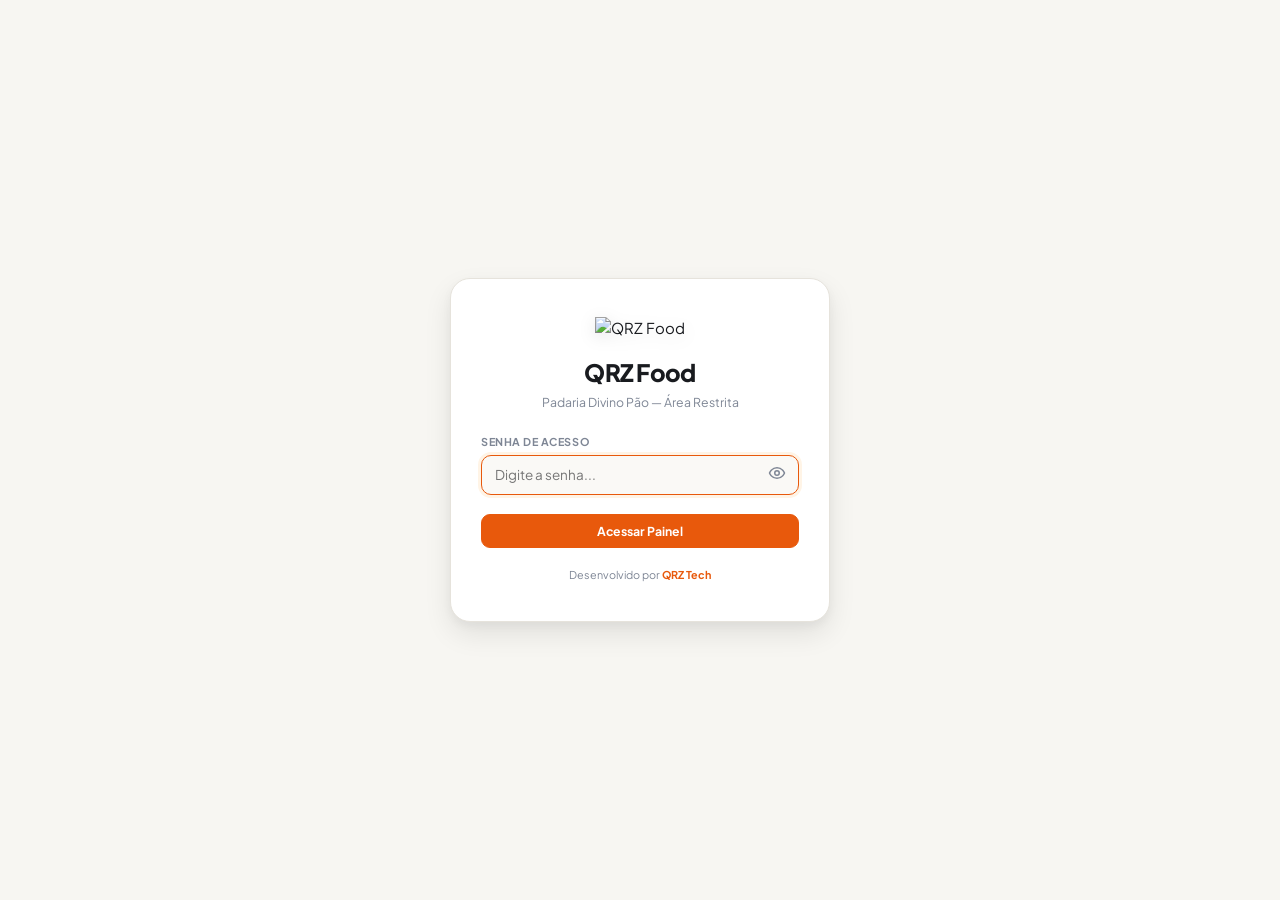
==== commit 8e82330a: "feat: login com senha, filtros instantaneos, sistema de baixas, graficos de evolucao" ====
--- a/index.html
+++ b/index.html
@@ -10,9 +10,36 @@
     <link href="https://fonts.googleapis.com/css2?family=Plus+Jakarta+Sans:wght@400;500;600;700;800&display=swap" rel="stylesheet">
     <link rel="stylesheet" href="style.css">
     <link rel="icon" type="image/png" href="https://i.postimg.cc/X7znNcFg/qrzfood.png">
+    <script src="https://cdn.jsdelivr.net/npm/chart.js@4.4.4/dist/chart.umd.min.js"></script>
 </head>
 <body>
-    <!-- Top Navigation Bar -->
+    <!-- ========== LOGIN OVERLAY ========== -->
+    <div class="login-overlay" id="loginOverlay">
+        <div class="login-card">
+            <img src="https://i.postimg.cc/X7znNcFg/qrzfood.png" alt="QRZ Food" class="login-logo">
+            <h1 class="login-title">QRZ Food</h1>
+            <p class="login-subtitle">Padaria Divino Pão — Área Restrita</p>
+            <form id="loginForm" autocomplete="off">
+                <div class="login-field">
+                    <label for="loginPassword">Senha de Acesso</label>
+                    <div class="login-input-wrap">
+                        <input type="password" id="loginPassword" placeholder="Digite a senha..." autofocus autocomplete="off">
+                        <button type="button" class="toggle-pw" id="togglePw" title="Mostrar/Ocultar senha">
+                            <svg width="18" height="18" viewBox="0 0 24 24" fill="none" stroke="currentColor" stroke-width="2" stroke-linecap="round" stroke-linejoin="round"><path d="M2 12s3-7 10-7 10 7 10 7-3 7-10 7-10-7-10-7Z"/><circle cx="12" cy="12" r="3"/></svg>
+                        </button>
+                    </div>
+                    <p class="login-error hidden" id="loginError">Senha incorreta. Tente novamente.</p>
+                </div>
+                <button type="submit" class="btn btn-primary login-btn">Acessar Painel</button>
+            </form>
+            <p class="login-footer-text">Desenvolvido por <a href="https://qrztech.com" target="_blank">QRZ Tech</a></p>
+        </div>
+    </div>
+
+    <!-- ========== APP WRAPPER (hidden until login) ========== -->
+    <div class="app-wrapper hidden" id="appWrapper">
+
+    <!-- HEADER -->
     <header class="header">
         <div class="header-left">
             <div class="brand-container">
@@ -26,7 +53,6 @@
                 </div>
             </div>
         </div>
-
         <div class="header-center">
             <div class="header-stat">
                 <span class="header-stat-label">Total a Receber</span>
@@ -34,268 +60,245 @@
             </div>
             <div class="stat-divider"></div>
             <div class="header-stat">
-                <span class="header-stat-label">Clientes em Aberto</span>
-                <span class="header-stat-value" id="totalClientes">0</span>
+                <span class="header-stat-label">Já Recebido</span>
+                <span class="header-stat-value text-green" id="totalRecebido">R$ 0,00</span>
             </div>
             <div class="stat-divider"></div>
             <div class="header-stat">
-                <span class="header-stat-label">Total de Lançamentos</span>
+                <span class="header-stat-label">Clientes</span>
+                <span class="header-stat-value" id="totalClientes">0</span>
+            </div>
+            <div class="stat-divider"></div>
+            <div class="header-stat">
+                <span class="header-stat-label">Lançamentos</span>
                 <span class="header-stat-value" id="totalRegistros">0</span>
             </div>
         </div>
-
         <div class="header-right">
-            <!-- Theme Toggle Button -->
-            <button class="theme-toggle-btn" id="themeToggle" title="Alternar Modo Escuro / Claro" aria-label="Alternar tema">
-                <div class="theme-icon-container">
-                    <!-- Sun Icon (Light) -->
-                    <svg class="sun-icon" width="19" height="19" viewBox="0 0 24 24" fill="none" stroke="currentColor" stroke-width="2" stroke-linecap="round" stroke-linejoin="round">
-                        <circle cx="12" cy="12" r="4"/>
-                        <path d="M12 2v2M12 20v2M4.93 4.93l1.41 1.41M17.66 17.66l1.41 1.41M2 12h2M20 12h2M6.34 17.66l-1.41 1.41M19.07 4.93l-1.41 1.41"/>
-                    </svg>
-                    <!-- Moon Icon (Dark) -->
-                    <svg class="moon-icon" width="19" height="19" viewBox="0 0 24 24" fill="none" stroke="currentColor" stroke-width="2" stroke-linecap="round" stroke-linejoin="round">
-                        <path d="M12 3a6 6 0 0 0 9 9 9 9 0 1 1-9-9Z"/>
-                    </svg>
-                </div>
-                <span class="theme-toggle-text" id="themeLabel">Modo Escuro</span>
+            <button class="btn btn-secondary btn-sm" id="btnLogout" title="Sair">
+                <svg width="16" height="16" viewBox="0 0 24 24" fill="none" stroke="currentColor" stroke-width="2" stroke-linecap="round" stroke-linejoin="round"><path d="M9 21H5a2 2 0 0 1-2-2V5a2 2 0 0 1 2-2h4"/><polyline points="16 17 21 12 16 7"/><line x1="21" x2="9" y1="12" y2="12"/></svg>
+                Sair
             </button>
+            <button class="theme-toggle-btn" id="themeToggle" title="Alternar tema">
+                <svg class="sun-icon" width="18" height="18" viewBox="0 0 24 24" fill="none" stroke="currentColor" stroke-width="2" stroke-linecap="round" stroke-linejoin="round"><circle cx="12" cy="12" r="4"/><path d="M12 2v2M12 20v2M4.93 4.93l1.41 1.41M17.66 17.66l1.41 1.41M2 12h2M20 12h2M6.34 17.66l-1.41 1.41M19.07 4.93l-1.41 1.41"/></svg>
+                <svg class="moon-icon" width="18" height="18" viewBox="0 0 24 24" fill="none" stroke="currentColor" stroke-width="2" stroke-linecap="round" stroke-linejoin="round"><path d="M12 3a6 6 0 0 0 9 9 9 9 0 1 1-9-9Z"/></svg>
+                <span id="themeLabel">Modo Escuro</span>
+            </button>
         </div>
     </header>
 
     <main class="main">
-        <!-- Filters & Search Section -->
+        <!-- FILTERS -->
         <section class="filters-card" id="filtersBar">
             <div class="filters-card-header">
                 <div class="filters-title-group">
                     <svg width="18" height="18" viewBox="0 0 24 24" fill="none" stroke="currentColor" stroke-width="2" stroke-linecap="round" stroke-linejoin="round"><polygon points="22 3 2 3 10 12.46 10 19 14 21 14 12.46 22 3"/></svg>
-                    <span>Filtros de Pesquisa & Visualização</span>
+                    <span>Filtros (aplicação instantânea)</span>
                 </div>
                 <div class="quick-presets">
-                    <span class="preset-label">Filtrar por:</span>
                     <button class="preset-chip active" data-preset="all">Todos</button>
-                    <button class="preset-chip" data-preset="month">Mês Atual</button>
+                    <button class="preset-chip" data-preset="pending">Pendentes</button>
+                    <button class="preset-chip" data-preset="partial">Parcial</button>
+                    <button class="preset-chip" data-preset="paid">Pagos</button>
                     <button class="preset-chip" data-preset="high-value">Saldo &gt; R$ 50</button>
-                    <button class="preset-chip" data-preset="top-clients">Top 10 Maiores</button>
-                </div>
-            </div>
-
+                    <button class="preset-chip" data-preset="top-clients">Top 10</button>
+                </div>
+            </div>
             <div class="filters-grid">
                 <div class="filter-group">
                     <label for="filterCliente">Cliente</label>
-                    <select id="filterCliente">
-                        <option value="">Todos os clientes</option>
-                    </select>
-                </div>
-                <div class="filter-group">
-                    <label for="filterProduto">Produto / Item</label>
-                    <select id="filterProduto">
-                        <option value="">Todos os produtos</option>
-                    </select>
-                </div>
-                <div class="filter-group">
-                    <label for="filterUsuario">Atendente / Operador</label>
-                    <select id="filterUsuario">
-                        <option value="">Todos os atendentes</option>
-                    </select>
-                </div>
-                <div class="filter-group">
-                    <label for="filterDataDe">De (Data)</label>
+                    <select id="filterCliente"><option value="">Todos os clientes</option></select>
+                </div>
+                <div class="filter-group">
+                    <label for="filterProduto">Produto</label>
+                    <select id="filterProduto"><option value="">Todos os produtos</option></select>
+                </div>
+                <div class="filter-group">
+                    <label for="filterUsuario">Operador</label>
+                    <select id="filterUsuario"><option value="">Todos</option></select>
+                </div>
+                <div class="filter-group">
+                    <label for="filterDataDe">De</label>
                     <input type="date" id="filterDataDe">
                 </div>
                 <div class="filter-group">
-                    <label for="filterDataAte">Até (Data)</label>
+                    <label for="filterDataAte">Até</label>
                     <input type="date" id="filterDataAte">
                 </div>
                 <div class="filter-group">
-                    <label for="filterValorMin">Valor Mín. (R$)</label>
-                    <input type="number" id="filterValorMin" placeholder="0,00" step="0.01" min="0">
-                </div>
-                <div class="filter-group">
-                    <label for="filterValorMax">Valor Máx. (R$)</label>
-                    <input type="number" id="filterValorMax" placeholder="999,00" step="0.01" min="0">
-                </div>
-                <div class="filter-group filter-actions">
+                    <label for="filterValorMin">Mín. (R$)</label>
+                    <input type="number" id="filterValorMin" placeholder="0" step="0.01" min="0">
+                </div>
+                <div class="filter-group">
+                    <label for="filterValorMax">Máx. (R$)</label>
+                    <input type="number" id="filterValorMax" placeholder="999" step="0.01" min="0">
+                </div>
+                <div class="filter-group">
                     <label>&nbsp;</label>
-                    <div class="btn-group">
-                        <button class="btn btn-primary" id="btnFiltrar">
-                            <svg width="15" height="15" viewBox="0 0 24 24" fill="none" stroke="currentColor" stroke-width="2" stroke-linecap="round" stroke-linejoin="round"><circle cx="11" cy="11" r="8"/><path d="m21 21-4.3-4.3"/></svg>
-                            Filtrar
-                        </button>
-                        <button class="btn btn-secondary" id="btnLimpar" title="Limpar todos os filtros">
-                            <svg width="15" height="15" viewBox="0 0 24 24" fill="none" stroke="currentColor" stroke-width="2" stroke-linecap="round" stroke-linejoin="round"><path d="M3 6h18"/><path d="M19 6v14c0 1-1 2-2 2H7c-1 0-2-1-2-2V6"/><path d="M8 6V4c0-1 1-2 2-2h4c1 0 2 1 2 2v2"/></svg>
-                            Limpar
-                        </button>
-                    </div>
-                </div>
-            </div>
-
-            <!-- Search & View Bar -->
+                    <button class="btn btn-secondary btn-sm" id="btnLimpar">
+                        <svg width="14" height="14" viewBox="0 0 24 24" fill="none" stroke="currentColor" stroke-width="2" stroke-linecap="round" stroke-linejoin="round"><path d="M3 6h18"/><path d="M19 6v14c0 1-1 2-2 2H7c-1 0-2-1-2-2V6"/><path d="M8 6V4c0-1 1-2 2-2h4c1 0 2 1 2 2v2"/></svg>
+                        Limpar Filtros
+                    </button>
+                </div>
+            </div>
             <div class="search-and-view-bar">
                 <div class="search-input-wrapper">
                     <svg class="search-icon" width="18" height="18" viewBox="0 0 24 24" fill="none" stroke="currentColor" stroke-width="2" stroke-linecap="round" stroke-linejoin="round"><circle cx="11" cy="11" r="8"/><path d="m21 21-4.3-4.3"/></svg>
-                    <input type="text" id="searchGlobal" placeholder="Pesquisar por cliente, produto, código, operador ou valor..." autocomplete="off">
-                    <span class="search-badge" id="searchCountBadge">587 registros</span>
-                </div>
-
+                    <input type="text" id="searchGlobal" placeholder="Busca rápida por cliente, produto, código..." autocomplete="off">
+                    <span class="search-badge" id="searchCountBadge">587</span>
+                </div>
                 <div class="controls-right">
-                    <button class="btn btn-outline" id="btnExportarGeral" title="Exportar dados visíveis para Excel/CSV">
-                        <svg width="15" height="15" viewBox="0 0 24 24" fill="none" stroke="currentColor" stroke-width="2" stroke-linecap="round" stroke-linejoin="round"><path d="M21 15v4a2 2 0 0 1-2 2H5a2 2 0 0 1-2-2v-4"/><polyline points="7 10 12 15 17 10"/><line x1="12" x2="12" y1="15" y2="3"/></svg>
-                        Exportar Tudo
+                    <button class="btn btn-outline btn-sm" id="btnExportarGeral">
+                        <svg width="14" height="14" viewBox="0 0 24 24" fill="none" stroke="currentColor" stroke-width="2" stroke-linecap="round" stroke-linejoin="round"><path d="M21 15v4a2 2 0 0 1-2 2H5a2 2 0 0 1-2-2v-4"/><polyline points="7 10 12 15 17 10"/><line x1="12" y1="15" y2="3"/></svg>
+                        Exportar
                     </button>
                     <div class="view-switch">
-                        <button class="view-tab active" id="viewCards" title="Visualização em Cards por Cliente">
-                            <svg width="16" height="16" viewBox="0 0 24 24" fill="none" stroke="currentColor" stroke-width="2" stroke-linecap="round" stroke-linejoin="round"><rect width="7" height="7" x="3" y="3" rx="1"/><rect width="7" height="7" x="14" y="3" rx="1"/><rect width="7" height="7" x="14" y="14" rx="1"/><rect width="7" height="7" x="3" y="14" rx="1"/></svg>
-                            Cards
-                        </button>
-                        <button class="view-tab" id="viewTable" title="Visualização em Tabela Completa">
-                            <svg width="16" height="16" viewBox="0 0 24 24" fill="none" stroke="currentColor" stroke-width="2" stroke-linecap="round" stroke-linejoin="round"><path d="M12 3v18"/><rect width="18" height="18" x="3" y="3" rx="2"/><path d="M3 9h18"/><path d="M3 15h18"/></svg>
-                            Tabela
-                        </button>
+                        <button class="view-tab active" id="viewCards">Cards</button>
+                        <button class="view-tab" id="viewTable">Tabela</button>
+                        <button class="view-tab" id="viewChart">Gráfico</button>
                     </div>
                 </div>
             </div>
         </section>
 
-        <!-- Dynamic Content Area -->
-        <!-- 1. Cards View (Grouped by normalized client) -->
+        <!-- CARDS VIEW -->
         <section class="cards-section" id="cardsView">
             <div class="section-meta-header">
                 <div class="section-title">
                     <h2>Clientes com Débito</h2>
-                    <span class="section-subtitle">Clique no cartão de qualquer cliente para ver o extrato completo e gerar a mensagem de cobrança</span>
+                    <span class="section-subtitle">Clique para ver extrato, registrar baixas e gerar cobrança</span>
                 </div>
                 <div class="sort-selector">
-                    <label for="cardSortSelect">Ordenar cartões por:</label>
+                    <label for="cardSortSelect">Ordenar:</label>
                     <select id="cardSortSelect">
-                        <option value="debt-desc">Maior Débito (R$)</option>
-                        <option value="debt-asc">Menor Débito (R$)</option>
-                        <option value="name-asc">Nome do Cliente (A-Z)</option>
-                        <option value="items-desc">Mais Lançamentos</option>
+                        <option value="debt-desc">Maior Débito</option>
+                        <option value="debt-asc">Menor Débito</option>
+                        <option value="name-asc">Nome (A-Z)</option>
+                        <option value="items-desc">Mais Itens</option>
                     </select>
                 </div>
             </div>
-            <div class="cards-grid" id="cardsGrid">
-                <!-- Injected via JavaScript -->
-            </div>
+            <div class="cards-grid" id="cardsGrid"></div>
             <div class="empty-state hidden" id="cardsEmptyState">
-                <svg width="48" height="48" viewBox="0 0 24 24" fill="none" stroke="currentColor" stroke-width="1.5"><circle cx="11" cy="11" r="8"/><path d="m21 21-4.3-4.3"/><path d="m11 8v6"/><path d="m8 11h6"/></svg>
+                <svg width="48" height="48" viewBox="0 0 24 24" fill="none" stroke="currentColor" stroke-width="1.5"><circle cx="11" cy="11" r="8"/><path d="m21 21-4.3-4.3"/></svg>
                 <h3>Nenhum registro encontrado</h3>
-                <p>Tente ajustar os filtros ou os termos da sua pesquisa.</p>
+                <p>Ajuste os filtros ou termos de pesquisa.</p>
             </div>
         </section>
 
-        <!-- 2. Table View (All granular records) -->
+        <!-- TABLE VIEW -->
         <section class="table-section hidden" id="tableView">
-            <div class="section-meta-header">
-                <div class="section-title">
-                    <h2>Todos os Lançamentos Individuais</h2>
-                    <span class="section-subtitle">Visualize e ordene todos os 587 registros brutos da base</span>
-                </div>
-            </div>
             <div class="table-card">
                 <div class="table-scroll-container">
                     <table class="data-table" id="dataTable">
                         <thead>
                             <tr>
-                                <th class="sortable" data-sort="cliente">Cliente Normalizado <span class="sort-indicator">↕</span></th>
-                                <th class="sortable" data-sort="clienteOriginal">Nome no Sistema <span class="sort-indicator">↕</span></th>
-                                <th class="sortable" data-sort="produto">Produto / Descrição <span class="sort-indicator">↕</span></th>
-                                <th class="sortable" data-sort="valor">Valor Original <span class="sort-indicator">↕</span></th>
-                                <th class="sortable" data-sort="saldo">Saldo Atual <span class="sort-indicator">↕</span></th>
-                                <th class="sortable" data-sort="data">Data & Hora <span class="sort-indicator">↕</span></th>
-                                <th>Código / Histórico</th>
+                                <th class="sortable" data-sort="cliente">Cliente <span class="sort-indicator">↕</span></th>
+                                <th class="sortable" data-sort="produto">Produto <span class="sort-indicator">↕</span></th>
+                                <th class="sortable" data-sort="valor">Valor <span class="sort-indicator">↕</span></th>
+                                <th class="sortable" data-sort="saldo">Saldo <span class="sort-indicator">↕</span></th>
+                                <th>Pago</th>
+                                <th>Status</th>
+                                <th class="sortable" data-sort="data">Data <span class="sort-indicator">↕</span></th>
+                                <th>Código</th>
                                 <th>Operador</th>
-                                <th>Qtd / Parcela</th>
-                                <th>Índice</th>
+                                <th>Parcela</th>
                             </tr>
                         </thead>
-                        <tbody id="tableBody">
-                            <!-- Injected via JavaScript -->
-                        </tbody>
+                        <tbody id="tableBody"></tbody>
                     </table>
                 </div>
                 <div class="table-footer-bar">
-                    <div class="table-stat-item">
-                        <span class="text-muted">Total de Linhas:</span>
-                        <strong id="tableCount">0 registros</strong>
-                    </div>
-                    <div class="table-stat-item">
-                        <span class="text-muted">Soma do Saldo Filtrado:</span>
-                        <strong class="text-accent" id="tableTotal">R$ 0,00</strong>
-                    </div>
+                    <span id="tableCount">0 registros</span>
+                    <span class="text-accent" id="tableTotal">R$ 0,00</span>
+                </div>
+            </div>
+        </section>
+
+        <!-- CHART VIEW -->
+        <section class="chart-section hidden" id="chartView">
+            <div class="chart-grid">
+                <div class="chart-card chart-card-wide">
+                    <div class="chart-card-header">
+                        <h3>Evolução Diária de Fiados</h3>
+                        <p class="text-muted">Somatório de saldo registrado por dia</p>
+                    </div>
+                    <div class="chart-canvas-wrap"><canvas id="chartDaily"></canvas></div>
+                </div>
+                <div class="chart-card">
+                    <div class="chart-card-header">
+                        <h3>Top 10 Clientes (Saldo)</h3>
+                        <p class="text-muted">Maiores devedores atuais</p>
+                    </div>
+                    <div class="chart-canvas-wrap"><canvas id="chartTopClients"></canvas></div>
+                </div>
+                <div class="chart-card">
+                    <div class="chart-card-header">
+                        <h3>Produtos Mais Fiados</h3>
+                        <p class="text-muted">Distribuição por item</p>
+                    </div>
+                    <div class="chart-canvas-wrap"><canvas id="chartProducts"></canvas></div>
                 </div>
             </div>
         </section>
     </main>
 
-    <!-- Client Details & WhatsApp Billing Modal -->
-    <div class="modal-backdrop hidden" id="modalOverlay" role="dialog" aria-modal="true">
-        <div class="modal-dialog">
+    <!-- CLIENT DETAIL MODAL -->
+    <div class="modal-backdrop hidden" id="modalOverlay">
+        <div class="modal-dialog modal-lg">
             <div class="modal-top">
                 <div class="modal-header-info">
                     <div class="modal-badge-row">
                         <span class="modal-client-badge">Extrato Detalhado</span>
                         <span class="modal-shop-name">Divino Pão</span>
                     </div>
-                    <h2 class="modal-client-title" id="modalClientName">Nome do Cliente</h2>
-                    <p class="modal-client-subtitle" id="modalClientSummary">0 lançamentos registrados</p>
-                </div>
-                <button class="modal-close-button" id="modalClose" aria-label="Fechar Modal">
+                    <h2 class="modal-client-title" id="modalClientName">Cliente</h2>
+                    <p class="modal-client-subtitle" id="modalClientSummary"></p>
+                </div>
+                <button class="modal-close-button" id="modalClose">
                     <svg width="22" height="22" viewBox="0 0 24 24" fill="none" stroke="currentColor" stroke-width="2" stroke-linecap="round" stroke-linejoin="round"><path d="M18 6 6 18"/><path d="m6 6 12 12"/></svg>
                 </button>
             </div>
-
             <div class="modal-content-scroll">
-                <!-- Summary Metrics Grid -->
-                <div class="modal-kpi-grid" id="modalStats">
-                    <!-- KPI Cards generated dynamically -->
-                </div>
-
-                <!-- Product Aggregation Preview -->
-                <div class="modal-products-summary" id="modalProductsSummary">
-                    <!-- Top bought products overview -->
-                </div>
-
-                <!-- Detailed Granular Items Table -->
+                <div class="modal-kpi-grid" id="modalStats"></div>
                 <div class="modal-table-container">
                     <div class="modal-table-header">
-                        <h4>Histórico de Compras Fiadas</h4>
-                        <span class="text-muted" id="modalItemsCount">Lista completa de itens</span>
+                        <h4>Histórico de Compras</h4>
+                        <div class="modal-table-actions">
+                            <button class="btn btn-success btn-sm" id="btnBaixaTotal">✓ Dar Baixa Total</button>
+                            <button class="btn btn-outline btn-sm" id="btnBaixaParcial">Baixa Parcial (R$)</button>
+                            <button class="btn btn-outline btn-sm" id="btnDesfazerBaixas">↩ Desfazer Baixas</button>
+                        </div>
                     </div>
                     <div class="modal-table-scroll">
                         <table class="data-table modal-data-table">
                             <thead>
                                 <tr>
-                                    <th>Item / Produto</th>
+                                    <th><input type="checkbox" id="selectAllItems" title="Selecionar todos"></th>
+                                    <th>Produto</th>
                                     <th>Valor</th>
-                                    <th>Saldo a Pagar</th>
-                                    <th>Data & Hora</th>
-                                    <th>Código</th>
+                                    <th>Pago</th>
+                                    <th>Restante</th>
+                                    <th>Status</th>
+                                    <th>Data</th>
                                     <th>Operador</th>
-                                    <th>Qtd / Parcela</th>
+                                    <th>Ação</th>
                                 </tr>
                             </thead>
-                            <tbody id="modalTableBody">
-                                <!-- Injected via JavaScript -->
-                            </tbody>
+                            <tbody id="modalTableBody"></tbody>
                         </table>
                     </div>
                 </div>
             </div>
-
-            <!-- Modal Action Footer -->
             <div class="modal-bottom-actions">
-                <div class="modal-actions-left">
-                    <button class="btn btn-secondary" id="btnExportarCliente">
-                        <svg width="16" height="16" viewBox="0 0 24 24" fill="none" stroke="currentColor" stroke-width="2" stroke-linecap="round" stroke-linejoin="round"><path d="M21 15v4a2 2 0 0 1-2 2H5a2 2 0 0 1-2-2v-4"/><polyline points="7 10 12 15 17 10"/><line x1="12" x2="12" y1="15" y2="3"/></svg>
-                        Baixar Excel (CSV)
-                    </button>
-                </div>
+                <button class="btn btn-secondary" id="btnExportarCliente">
+                    <svg width="15" height="15" viewBox="0 0 24 24" fill="none" stroke="currentColor" stroke-width="2" stroke-linecap="round" stroke-linejoin="round"><path d="M21 15v4a2 2 0 0 1-2 2H5a2 2 0 0 1-2-2v-4"/><polyline points="7 10 12 15 17 10"/><line x1="12" y1="15" y2="3"/></svg>
+                    Baixar CSV
+                </button>
                 <div class="modal-actions-right">
                     <button class="btn btn-success" id="btnCopiarCobranca">
-                        <svg width="17" height="17" viewBox="0 0 24 24" fill="none" stroke="currentColor" stroke-width="2" stroke-linecap="round" stroke-linejoin="round"><rect width="14" height="14" x="8" y="8" rx="2" ry="2"/><path d="M4 16c-1.1 0-2-.9-2-2V4c0-1.1.9-2 2-2h10c1.1 0 2 .9 2 2"/></svg>
-                        Copiar Mensagem WhatsApp
+                        <svg width="16" height="16" viewBox="0 0 24 24" fill="none" stroke="currentColor" stroke-width="2" stroke-linecap="round" stroke-linejoin="round"><rect width="14" height="14" x="8" y="8" rx="2" ry="2"/><path d="M4 16c-1.1 0-2-.9-2-2V4c0-1.1.9-2 2-2h10c1.1 0 2 .9 2 2"/></svg>
+                        Copiar WhatsApp
                     </button>
                     <button class="btn btn-secondary" id="btnFecharModal">Fechar</button>
                 </div>
@@ -303,15 +306,45 @@
         </div>
     </div>
 
-    <!-- Notification Toast -->
-    <div class="toast-notification hidden" id="toast" role="status" aria-live="polite">
-        <div class="toast-icon">
-            <svg width="18" height="18" viewBox="0 0 24 24" fill="none" stroke="currentColor" stroke-width="2" stroke-linecap="round" stroke-linejoin="round"><polyline points="20 6 9 17 4 12"/></svg>
-        </div>
-        <span class="toast-message" id="toastMsg">Operação realizada com sucesso!</span>
+    <!-- BAIXA PARCIAL MODAL -->
+    <div class="modal-backdrop hidden" id="baixaParcialOverlay">
+        <div class="modal-dialog modal-sm">
+            <div class="modal-top">
+                <div class="modal-header-info">
+                    <h2 class="modal-client-title">Registrar Baixa Parcial</h2>
+                    <p class="modal-client-subtitle" id="baixaParcialSubtitle">Informe o valor recebido</p>
+                </div>
+                <button class="modal-close-button" id="baixaParcialClose">
+                    <svg width="22" height="22" viewBox="0 0 24 24" fill="none" stroke="currentColor" stroke-width="2" stroke-linecap="round" stroke-linejoin="round"><path d="M18 6 6 18"/><path d="m6 6 12 12"/></svg>
+                </button>
+            </div>
+            <div class="modal-content-scroll" style="padding:1.5rem">
+                <div class="filter-group">
+                    <label for="baixaValorInput">Valor Recebido (R$)</label>
+                    <input type="number" id="baixaValorInput" step="0.01" min="0.01" placeholder="Ex: 50,00">
+                </div>
+                <div class="filter-group" style="margin-top:0.75rem">
+                    <label for="baixaNotaInput">Observação (opcional)</label>
+                    <input type="text" id="baixaNotaInput" placeholder="Ex: Pix recebido em 17/08">
+                </div>
+            </div>
+            <div class="modal-bottom-actions">
+                <span></span>
+                <div class="modal-actions-right">
+                    <button class="btn btn-success" id="btnConfirmarBaixa">Confirmar Baixa</button>
+                    <button class="btn btn-secondary" id="btnCancelarBaixa">Cancelar</button>
+                </div>
+            </div>
+        </div>
     </div>
 
-    <!-- System Footer -->
+    <!-- TOAST -->
+    <div class="toast-notification hidden" id="toast">
+        <div class="toast-icon"><svg width="18" height="18" viewBox="0 0 24 24" fill="none" stroke="currentColor" stroke-width="2" stroke-linecap="round" stroke-linejoin="round"><polyline points="20 6 9 17 4 12"/></svg></div>
+        <span class="toast-message" id="toastMsg">OK</span>
+    </div>
+
+    <!-- FOOTER -->
     <footer class="footer">
         <div class="footer-container">
             <div class="footer-left">
@@ -319,23 +352,20 @@
                     <img src="https://i.postimg.cc/X7znNcFg/qrzfood.png" alt="QRZ Food" class="footer-logo" onerror="this.style.display='none'">
                     <span class="footer-system">QRZ Food • Sistema de Gestão</span>
                 </div>
-                <p class="footer-sub">Módulo de Cobrança e Contas a Receber — <strong>Padaria Divino Pão</strong></p>
+                <p class="footer-sub">Módulo de Cobrança — <strong>Padaria Divino Pão</strong></p>
             </div>
             <div class="footer-center">
-                <span class="footer-status-pill">
-                    <span class="status-dot"></span> 587 registros sincronizados
-                </span>
+                <span class="footer-status-pill"><span class="status-dot"></span> <span id="footerSyncCount">587</span> registros</span>
             </div>
             <div class="footer-right">
-                <p class="developed-by">
-                    Desenvolvido por <a href="https://qrztech.com" target="_blank" rel="noopener noreferrer" class="qrz-link"><strong>QRZ Tech</strong> (qrztech.com)</a>
-                </p>
+                <p class="developed-by">Desenvolvido por <a href="https://qrztech.com" target="_blank" class="qrz-link"><strong>QRZ Tech</strong> (qrztech.com)</a></p>
                 <p class="footer-copy">© 2026 QRZ Tech. Todos os direitos reservados.</p>
             </div>
         </div>
     </footer>
 
-    <!-- Scripts -->
+    </div><!-- /app-wrapper -->
+
     <script src="dados.js"></script>
     <script src="app.js"></script>
 </body>
--- a/style.css
+++ b/style.css
@@ -1,52 +1,37 @@
 /* ============================================================
-   QRZ FOOD — DESIGN SYSTEM & STYLESHEET
-   Personalizado para Padaria Divino Pão
-   Desenvolvido por QRZ Tech (qrztech.com)
+   QRZ FOOD — DESIGN SYSTEM
+   Padaria Divino Pão | Desenvolvido por QRZ Tech
    ============================================================ */
 
-/* --- ROOT VARIABLES & THEMES --- */
 :root, [data-theme="light"] {
     --bg-base: #f7f6f2;
     --bg-surface: #ffffff;
     --bg-elevated: #faf9f6;
     --bg-subtle: #f1efe9;
     --bg-hover: #ebe8e0;
-    
     --border-base: #e6e3dc;
     --border-subtle: #eeece5;
     --border-hover: #d5d1c6;
-    
     --text-primary: #191b1f;
     --text-secondary: #4b515d;
     --text-muted: #7e8695;
     --text-inverse: #ffffff;
-    
-    /* Brand Accent Colors (QRZ Food warm gourmet orange) */
     --accent: #e8590c;
     --accent-hover: #d9480f;
-    --accent-active: #c93b06;
     --accent-subtle: #fff4e6;
     --accent-border: #ffd8a8;
-    
-    /* Status indicators */
     --green: #2b8a3e;
     --green-bg: #ebfbee;
     --green-border: #b2f2bb;
-    
     --amber: #d97706;
     --amber-bg: #fffbeb;
-    
     --red: #c92a2a;
     --red-bg: #fff5f5;
-    
-    /* Shadows */
-    --shadow-xs: 0 1px 2px rgba(0, 0, 0, 0.04);
-    --shadow-sm: 0 2px 4px rgba(0, 0, 0, 0.05), 0 1px 2px rgba(0, 0, 0, 0.03);
-    --shadow-md: 0 4px 12px rgba(0, 0, 0, 0.06), 0 1px 3px rgba(0, 0, 0, 0.04);
-    --shadow-lg: 0 12px 28px rgba(0, 0, 0, 0.09), 0 4px 10px rgba(0, 0, 0, 0.04);
-    --shadow-xl: 0 20px 40px rgba(0, 0, 0, 0.12), 0 8px 16px rgba(0, 0, 0, 0.06);
-
-    --card-glow: 0 0 0 1px rgba(232, 89, 12, 0.15);
+    --shadow-xs: 0 1px 2px rgba(0,0,0,.04);
+    --shadow-sm: 0 2px 4px rgba(0,0,0,.05), 0 1px 2px rgba(0,0,0,.03);
+    --shadow-md: 0 4px 12px rgba(0,0,0,.06), 0 1px 3px rgba(0,0,0,.04);
+    --shadow-lg: 0 12px 28px rgba(0,0,0,.09), 0 4px 10px rgba(0,0,0,.04);
+    --shadow-xl: 0 20px 40px rgba(0,0,0,.12), 0 8px 16px rgba(0,0,0,.06);
 }
 
 [data-theme="dark"] {
@@ -55,1247 +40,263 @@
     --bg-elevated: #1e2026;
     --bg-subtle: #252830;
     --bg-hover: #2e313b;
-    
     --border-base: #2c2f38;
     --border-subtle: #22242c;
     --border-hover: #3e424e;
-    
     --text-primary: #f3f4f6;
     --text-secondary: #9ca3af;
     --text-muted: #6b7280;
     --text-inverse: #0f1013;
-    
-    /* Brand Accent Colors */
     --accent: #f76707;
     --accent-hover: #ff922b;
-    --accent-active: #e8590c;
-    --accent-subtle: rgba(247, 103, 7, 0.12);
-    --accent-border: rgba(247, 103, 7, 0.3);
-    
-    /* Status indicators */
+    --accent-subtle: rgba(247,103,7,.12);
+    --accent-border: rgba(247,103,7,.3);
     --green: #40c057;
-    --green-bg: rgba(64, 192, 87, 0.12);
-    --green-border: rgba(64, 192, 87, 0.3);
-    
+    --green-bg: rgba(64,192,87,.12);
+    --green-border: rgba(64,192,87,.3);
     --amber: #f59f00;
-    --amber-bg: rgba(245, 159, 0, 0.12);
-    
+    --amber-bg: rgba(245,159,0,.12);
     --red: #fa5252;
-    --red-bg: rgba(250, 82, 82, 0.12);
-    
-    /* Shadows in dark mode */
-    --shadow-xs: 0 1px 2px rgba(0, 0, 0, 0.3);
-    --shadow-sm: 0 2px 5px rgba(0, 0, 0, 0.4);
-    --shadow-md: 0 6px 16px rgba(0, 0, 0, 0.5);
-    --shadow-lg: 0 16px 36px rgba(0, 0, 0, 0.6);
-    --shadow-xl: 0 24px 48px rgba(0, 0, 0, 0.7);
-
-    --card-glow: 0 0 0 1px rgba(247, 103, 7, 0.25);
+    --red-bg: rgba(250,82,82,.12);
+    --shadow-xs: 0 1px 2px rgba(0,0,0,.3);
+    --shadow-sm: 0 2px 5px rgba(0,0,0,.4);
+    --shadow-md: 0 6px 16px rgba(0,0,0,.5);
+    --shadow-lg: 0 16px 36px rgba(0,0,0,.6);
+    --shadow-xl: 0 24px 48px rgba(0,0,0,.7);
 }
 
-/* --- GENERAL RESET & BASE TYPOGRAPHY --- */
-*, *::before, *::after {
-    margin: 0;
-    padding: 0;
-    box-sizing: border-box;
+*,*::before,*::after{margin:0;padding:0;box-sizing:border-box}
+html{font-size:15px;font-family:'Plus Jakarta Sans',-apple-system,BlinkMacSystemFont,'Segoe UI',Roboto,sans-serif;-webkit-font-smoothing:antialiased;scroll-behavior:smooth}
+body{background:var(--bg-base);color:var(--text-primary);min-height:100vh;display:flex;flex-direction:column;line-height:1.5;transition:background .25s,color .25s}
+.text-accent{color:var(--accent)!important;font-weight:700}
+.text-green{color:var(--green)!important;font-weight:700}
+.text-muted{color:var(--text-muted)}
+.hidden{display:none!important}
+
+/* ========== LOGIN ========== */
+.login-overlay{position:fixed;inset:0;z-index:9999;background:var(--bg-base);display:grid;place-items:center;padding:1.5rem}
+.login-card{background:var(--bg-surface);border:1px solid var(--border-base);border-radius:20px;padding:2.5rem 2rem;width:100%;max-width:380px;text-align:center;box-shadow:var(--shadow-lg);animation:slideUp .3s cubic-bezier(.16,1,.3,1)}
+.login-logo{height:64px;width:auto;margin-bottom:1rem;filter:drop-shadow(0 4px 8px rgba(0,0,0,.1))}
+.login-title{font-size:1.6rem;font-weight:800;letter-spacing:-.03em;margin-bottom:.15rem}
+.login-subtitle{font-size:.82rem;color:var(--text-muted);margin-bottom:1.5rem}
+.login-field{text-align:left;margin-bottom:1.25rem}
+.login-field label{display:block;font-size:.72rem;font-weight:700;text-transform:uppercase;letter-spacing:.05em;color:var(--text-muted);margin-bottom:.35rem}
+.login-input-wrap{position:relative;display:flex;align-items:center}
+.login-input-wrap input{width:100%;font-family:inherit;font-size:.9rem;padding:.7rem 2.8rem .7rem .85rem;border:1px solid var(--border-base);border-radius:10px;background:var(--bg-elevated);color:var(--text-primary);outline:none;transition:border .2s}
+.login-input-wrap input:focus{border-color:var(--accent);box-shadow:0 0 0 3px var(--accent-subtle)}
+.toggle-pw{position:absolute;right:.6rem;background:none;border:none;color:var(--text-muted);cursor:pointer;padding:.25rem}
+.login-error{font-size:.78rem;color:var(--red);margin-top:.4rem;font-weight:600}
+.login-btn{width:100%;padding:.7rem;font-size:.9rem}
+.login-footer-text{font-size:.72rem;color:var(--text-muted);margin-top:1.25rem}
+.login-footer-text a{color:var(--accent);text-decoration:none;font-weight:700}
+
+/* ========== HEADER ========== */
+.header{background:var(--bg-surface);border-bottom:1px solid var(--border-base);padding:.9rem 2rem;display:flex;align-items:center;justify-content:space-between;gap:1.5rem;position:sticky;top:0;z-index:100;box-shadow:var(--shadow-xs);transition:background .25s,border .25s}
+.header-left{display:flex;align-items:center;gap:1.25rem}
+.brand-container{display:flex;align-items:center;gap:.9rem}
+.brand-logo{height:42px;width:auto;border-radius:8px;filter:drop-shadow(0 2px 4px rgba(0,0,0,.08))}
+.brand-titles{display:flex;flex-direction:column;gap:.1rem}
+.brand-top-row{display:flex;align-items:center;gap:.6rem}
+.brand-name{font-size:1.25rem;font-weight:800;letter-spacing:-.03em}
+.client-badge{background:var(--accent-subtle);color:var(--accent);border:1px solid var(--accent-border);font-size:.72rem;font-weight:700;padding:.18rem .55rem;border-radius:999px;text-transform:uppercase;letter-spacing:.04em}
+.brand-subtitle{font-size:.76rem;font-weight:500;color:var(--text-muted)}
+.header-center{display:flex;align-items:center;background:var(--bg-elevated);border:1px solid var(--border-subtle);border-radius:12px;padding:.45rem 1.25rem;gap:1.25rem}
+.header-stat{display:flex;flex-direction:column;align-items:center}
+.header-stat-label{font-size:.65rem;font-weight:600;text-transform:uppercase;letter-spacing:.05em;color:var(--text-muted)}
+.header-stat-value{font-size:1.1rem;font-weight:800;letter-spacing:-.02em}
+.stat-divider{width:1px;height:28px;background:var(--border-base)}
+.header-right{display:flex;align-items:center;gap:.6rem}
+
+/* ========== THEME TOGGLE ========== */
+.theme-toggle-btn{display:flex;align-items:center;gap:.45rem;background:var(--bg-elevated);border:1px solid var(--border-base);color:var(--text-secondary);padding:.45rem .75rem;border-radius:10px;font-family:inherit;font-size:.78rem;font-weight:600;cursor:pointer;transition:all .2s}
+.theme-toggle-btn:hover{background:var(--bg-hover);color:var(--text-primary);border-color:var(--border-hover)}
+.theme-toggle-btn svg{color:var(--accent)}
+[data-theme="light"] .sun-icon{display:none}[data-theme="light"] .moon-icon{display:block}
+[data-theme="dark"] .sun-icon{display:block}[data-theme="dark"] .moon-icon{display:none}
+
+/* ========== MAIN ========== */
+.main{max-width:1440px;width:100%;margin:0 auto;padding:1.75rem 2rem 3rem;flex:1}
+.app-wrapper{display:flex;flex-direction:column;min-height:100vh}
+
+/* ========== FILTERS ========== */
+.filters-card{background:var(--bg-surface);border:1px solid var(--border-base);border-radius:16px;padding:1.35rem 1.5rem;margin-bottom:2rem;box-shadow:var(--shadow-sm);transition:background .25s,border .25s}
+.filters-card-header{display:flex;align-items:center;justify-content:space-between;flex-wrap:wrap;gap:1rem;margin-bottom:1.1rem;padding-bottom:.85rem;border-bottom:1px solid var(--border-subtle)}
+.filters-title-group{display:flex;align-items:center;gap:.55rem;font-weight:700;font-size:.88rem;color:var(--text-primary)}
+.filters-title-group svg{color:var(--accent)}
+.quick-presets{display:flex;align-items:center;gap:.4rem;flex-wrap:wrap}
+.preset-chip{background:var(--bg-elevated);border:1px solid var(--border-base);color:var(--text-secondary);font-family:inherit;font-size:.74rem;font-weight:600;padding:.3rem .65rem;border-radius:8px;cursor:pointer;transition:all .18s}
+.preset-chip:hover{background:var(--bg-hover);color:var(--text-primary)}
+.preset-chip.active{background:var(--accent);color:var(--text-inverse);border-color:var(--accent);box-shadow:0 2px 6px rgba(232,89,12,.3)}
+.filters-grid{display:grid;grid-template-columns:repeat(auto-fit,minmax(145px,1fr));gap:.85rem;margin-bottom:1.15rem}
+.filter-group{display:flex;flex-direction:column;gap:.35rem}
+.filter-group label{font-size:.7rem;font-weight:700;text-transform:uppercase;letter-spacing:.05em;color:var(--text-muted)}
+.filter-group select,.filter-group input{font-family:inherit;font-size:.84rem;color:var(--text-primary);background:var(--bg-elevated);border:1px solid var(--border-base);border-radius:9px;padding:.55rem .75rem;outline:none;transition:all .2s;width:100%}
+.filter-group select:focus,.filter-group input:focus{border-color:var(--accent);background:var(--bg-surface);box-shadow:0 0 0 3px var(--accent-subtle)}
+
+/* ========== BUTTONS ========== */
+.btn{font-family:inherit;font-size:.82rem;font-weight:700;padding:.55rem .95rem;border-radius:9px;border:1px solid transparent;cursor:pointer;display:inline-flex;align-items:center;justify-content:center;gap:.45rem;transition:all .18s;white-space:nowrap}
+.btn-sm{font-size:.76rem;padding:.4rem .7rem}
+.btn-primary{background:var(--accent);color:var(--text-inverse);border-color:var(--accent)}
+.btn-primary:hover{background:var(--accent-hover);transform:translateY(-1px);box-shadow:0 3px 8px rgba(232,89,12,.25)}
+.btn-secondary{background:var(--bg-elevated);color:var(--text-secondary);border-color:var(--border-base)}
+.btn-secondary:hover{background:var(--bg-hover);color:var(--text-primary);border-color:var(--border-hover)}
+.btn-outline{background:transparent;color:var(--text-secondary);border-color:var(--border-base)}
+.btn-outline:hover{background:var(--bg-elevated);color:var(--text-primary)}
+.btn-success{background:var(--green);color:white;border-color:var(--green)}
+.btn-success:hover{filter:brightness(1.1);transform:translateY(-1px);box-shadow:0 3px 8px rgba(43,138,62,.3)}
+.btn-danger{background:var(--red);color:white;border-color:var(--red)}
+.btn-danger:hover{filter:brightness(1.1)}
+.btn-group{display:flex;gap:.45rem}
+
+/* ========== SEARCH & VIEW ========== */
+.search-and-view-bar{display:flex;align-items:center;justify-content:space-between;gap:1rem;flex-wrap:wrap}
+.search-input-wrapper{flex:1;min-width:260px;position:relative;display:flex;align-items:center}
+.search-icon{position:absolute;left:.9rem;color:var(--text-muted);pointer-events:none}
+.search-input-wrapper input{width:100%;font-family:inherit;font-size:.88rem;padding:.65rem 5rem .65rem 2.65rem;background:var(--bg-elevated);border:1px solid var(--border-base);border-radius:10px;color:var(--text-primary);outline:none;transition:all .2s}
+.search-input-wrapper input:focus{border-color:var(--accent);background:var(--bg-surface);box-shadow:0 0 0 3px var(--accent-subtle)}
+.search-badge{position:absolute;right:.75rem;background:var(--bg-subtle);color:var(--text-muted);font-size:.72rem;font-weight:600;padding:.2rem .5rem;border-radius:6px;pointer-events:none}
+.controls-right{display:flex;align-items:center;gap:.75rem}
+.view-switch{display:flex;background:var(--bg-elevated);border:1px solid var(--border-base);border-radius:10px;padding:.25rem;gap:.25rem}
+.view-tab{display:flex;align-items:center;gap:.35rem;font-family:inherit;font-size:.76rem;font-weight:700;padding:.4rem .7rem;border-radius:7px;border:none;background:transparent;color:var(--text-muted);cursor:pointer;transition:all .18s}
+.view-tab:hover{color:var(--text-primary)}
+.view-tab.active{background:var(--bg-surface);color:var(--accent);box-shadow:var(--shadow-xs)}
+
+/* ========== CARDS ========== */
+.section-meta-header{display:flex;justify-content:space-between;align-items:center;flex-wrap:wrap;gap:1rem;margin-bottom:1.25rem}
+.section-title h2{font-size:1.2rem;font-weight:800;letter-spacing:-.02em}
+.section-subtitle{font-size:.78rem;color:var(--text-muted);font-weight:500}
+.sort-selector{display:flex;align-items:center;gap:.5rem}
+.sort-selector label{font-size:.74rem;font-weight:600;color:var(--text-muted)}
+.sort-selector select{font-family:inherit;font-size:.8rem;font-weight:600;padding:.35rem .65rem;border-radius:8px;background:var(--bg-surface);border:1px solid var(--border-base);color:var(--text-primary);outline:none}
+.cards-grid{display:grid;grid-template-columns:repeat(auto-fill,minmax(330px,1fr));gap:1.15rem}
+.client-card{background:var(--bg-surface);border:1px solid var(--border-base);border-radius:16px;padding:1.35rem 1.45rem;box-shadow:var(--shadow-sm);cursor:pointer;position:relative;overflow:hidden;transition:transform .2s,box-shadow .2s,border-color .2s;display:flex;flex-direction:column}
+.client-card::before{content:'';position:absolute;top:0;left:0;right:0;height:3.5px;background:linear-gradient(90deg,var(--accent),#ff922b);opacity:0;transition:opacity .2s}
+.client-card:hover{transform:translateY(-3px);box-shadow:var(--shadow-md);border-color:var(--accent)}
+.client-card:hover::before{opacity:1}
+.client-card.card-paid{opacity:.65;border-color:var(--green-border)}
+.client-card.card-paid::before{background:var(--green)}
+.card-top{display:flex;justify-content:space-between;align-items:flex-start;gap:.75rem;margin-bottom:1rem}
+.card-client-title{font-size:1.1rem;font-weight:800;letter-spacing:-.02em;line-height:1.25}
+.card-status-tag{font-size:.68rem;font-weight:700;padding:.15rem .45rem;border-radius:6px;text-transform:uppercase;letter-spacing:.03em}
+.card-status-tag.tag-pending{background:var(--accent-subtle);color:var(--accent);border:1px solid var(--accent-border)}
+.card-status-tag.tag-partial{background:var(--amber-bg);color:var(--amber);border:1px solid var(--amber)}
+.card-status-tag.tag-paid{background:var(--green-bg);color:var(--green);border:1px solid var(--green-border)}
+.card-total-badge{background:var(--accent-subtle);color:var(--accent);border:1px solid var(--accent-border);font-size:1.15rem;font-weight:800;letter-spacing:-.02em;padding:.35rem .7rem;border-radius:10px;white-space:nowrap}
+.card-metrics-row{display:grid;grid-template-columns:repeat(3,1fr);background:var(--bg-elevated);border:1px solid var(--border-subtle);border-radius:10px;padding:.6rem .5rem;margin-bottom:1rem;text-align:center}
+.card-metric{display:flex;flex-direction:column;gap:.1rem}
+.card-metric-label{font-size:.64rem;font-weight:700;text-transform:uppercase;letter-spacing:.05em;color:var(--text-muted)}
+.card-metric-value{font-size:.88rem;font-weight:700}
+.card-products-preview{flex:1;margin-bottom:1rem}
+.card-products-preview-title{font-size:.68rem;font-weight:700;text-transform:uppercase;letter-spacing:.05em;color:var(--text-muted);margin-bottom:.45rem}
+.product-badges{display:flex;flex-wrap:wrap;gap:.35rem}
+.product-pill{background:var(--bg-subtle);color:var(--text-secondary);font-size:.72rem;font-weight:600;padding:.2rem .55rem;border-radius:6px;border:1px solid var(--border-subtle)}
+.product-pill.pill-more{background:var(--accent-subtle);color:var(--accent);border-color:var(--accent-border);font-weight:700}
+.card-bottom{display:flex;justify-content:space-between;align-items:center;padding-top:.8rem;border-top:1px solid var(--border-subtle);font-size:.74rem;color:var(--text-muted)}
+.card-action-hint{display:flex;align-items:center;gap:.25rem;font-weight:700;color:var(--accent);transition:transform .2s}
+.client-card:hover .card-action-hint{transform:translateX(3px)}
+.empty-state{text-align:center;padding:4rem 2rem;background:var(--bg-surface);border:1px dashed var(--border-base);border-radius:16px;color:var(--text-muted)}
+.empty-state svg{margin-bottom:1rem}
+.empty-state h3{font-size:1.1rem;font-weight:700;color:var(--text-primary);margin-bottom:.25rem}
+
+/* ========== TABLE ========== */
+.table-card{background:var(--bg-surface);border:1px solid var(--border-base);border-radius:16px;box-shadow:var(--shadow-sm);overflow:hidden}
+.table-scroll-container{overflow-x:auto;max-height:65vh}
+.data-table{width:100%;border-collapse:collapse;font-size:.82rem;text-align:left}
+.data-table thead{background:var(--bg-elevated);position:sticky;top:0;z-index:10;border-bottom:1px solid var(--border-base)}
+.data-table th{padding:.75rem .85rem;font-size:.7rem;font-weight:700;text-transform:uppercase;letter-spacing:.05em;color:var(--text-muted);white-space:nowrap;user-select:none}
+.data-table th.sortable{cursor:pointer;transition:color .18s}
+.data-table th.sortable:hover{color:var(--accent)}
+.sort-indicator{font-size:.72rem;opacity:.4;margin-left:.15rem}
+.data-table td{padding:.6rem .85rem;border-bottom:1px solid var(--border-subtle);color:var(--text-primary);white-space:nowrap}
+.data-table tbody tr{transition:background .15s}
+.data-table tbody tr:hover{background:var(--accent-subtle)}
+.data-table td.currency-cell{font-weight:700;font-variant-numeric:tabular-nums}
+.data-table td input[type="checkbox"]{cursor:pointer;accent-color:var(--accent);width:16px;height:16px}
+.data-table th input[type="checkbox"]{cursor:pointer;accent-color:var(--accent);width:16px;height:16px}
+.table-footer-bar{display:flex;justify-content:space-between;align-items:center;padding:.9rem 1.25rem;background:var(--bg-elevated);border-top:1px solid var(--border-base);font-size:.82rem;font-weight:600}
+
+/* ========== STATUS BADGES ========== */
+.status-badge{font-size:.7rem;font-weight:700;padding:.2rem .5rem;border-radius:6px;display:inline-flex;align-items:center;gap:.25rem}
+.status-badge.badge-pending{background:var(--accent-subtle);color:var(--accent)}
+.status-badge.badge-partial{background:var(--amber-bg);color:var(--amber)}
+.status-badge.badge-paid{background:var(--green-bg);color:var(--green)}
+
+/* ========== CHART ========== */
+.chart-grid{display:grid;grid-template-columns:1fr;gap:1.25rem}
+.chart-card{background:var(--bg-surface);border:1px solid var(--border-base);border-radius:16px;box-shadow:var(--shadow-sm);overflow:hidden}
+.chart-card-wide{grid-column:1 / -1}
+.chart-card-header{padding:1.15rem 1.35rem .75rem;border-bottom:1px solid var(--border-subtle)}
+.chart-card-header h3{font-size:1rem;font-weight:700}
+.chart-card-header p{font-size:.76rem}
+.chart-canvas-wrap{padding:1rem 1.35rem 1.25rem;position:relative;height:300px}
+@media(min-width:900px){.chart-grid{grid-template-columns:1fr 1fr}.chart-card-wide{grid-column:1 / -1}}
+
+/* ========== MODAL ========== */
+.modal-backdrop{position:fixed;inset:0;background:rgba(10,12,16,.65);backdrop-filter:blur(5px);z-index:1000;display:grid;place-items:center;padding:1.5rem;animation:fadeIn .2s ease-out}
+.modal-dialog{background:var(--bg-surface);border:1px solid var(--border-base);border-radius:20px;width:100%;max-width:920px;max-height:88vh;display:flex;flex-direction:column;box-shadow:var(--shadow-xl);animation:slideUp .25s cubic-bezier(.16,1,.3,1);overflow:hidden}
+.modal-dialog.modal-sm{max-width:440px}
+.modal-dialog.modal-lg{max-width:960px}
+@keyframes fadeIn{from{opacity:0}to{opacity:1}}
+@keyframes slideUp{from{opacity:0;transform:translateY(16px) scale(.98)}to{opacity:1;transform:translateY(0) scale(1)}}
+.modal-top{padding:1.35rem 1.75rem;border-bottom:1px solid var(--border-subtle);display:flex;justify-content:space-between;align-items:flex-start;gap:1rem;background:var(--bg-elevated)}
+.modal-badge-row{display:flex;align-items:center;gap:.5rem;margin-bottom:.3rem}
+.modal-client-badge{background:var(--accent-subtle);color:var(--accent);border:1px solid var(--accent-border);font-size:.68rem;font-weight:700;padding:.15rem .5rem;border-radius:6px;text-transform:uppercase}
+.modal-shop-name{font-size:.72rem;font-weight:700;color:var(--text-muted)}
+.modal-client-title{font-size:1.35rem;font-weight:800;letter-spacing:-.02em}
+.modal-client-subtitle{font-size:.8rem;color:var(--text-muted)}
+.modal-close-button{background:transparent;border:none;color:var(--text-muted);padding:.4rem;border-radius:8px;cursor:pointer;transition:all .18s;display:grid;place-items:center}
+.modal-close-button:hover{background:var(--bg-hover);color:var(--text-primary)}
+.modal-content-scroll{padding:1.35rem 1.75rem;overflow-y:auto;flex:1;display:flex;flex-direction:column;gap:1.25rem}
+.modal-kpi-grid{display:grid;grid-template-columns:repeat(auto-fit,minmax(130px,1fr));gap:.75rem}
+.modal-kpi-card{background:var(--bg-elevated);border:1px solid var(--border-subtle);border-radius:12px;padding:.85rem 1rem;display:flex;flex-direction:column;gap:.15rem}
+.modal-kpi-label{font-size:.66rem;font-weight:700;text-transform:uppercase;letter-spacing:.05em;color:var(--text-muted)}
+.modal-kpi-value{font-size:1.15rem;font-weight:800;letter-spacing:-.02em}
+.modal-kpi-value.accent{color:var(--accent)}
+.modal-kpi-value.green{color:var(--green)}
+.modal-table-container{background:var(--bg-surface);border:1px solid var(--border-base);border-radius:12px;overflow:hidden}
+.modal-table-header{padding:.75rem 1rem;background:var(--bg-elevated);border-bottom:1px solid var(--border-subtle);display:flex;justify-content:space-between;align-items:center;flex-wrap:wrap;gap:.5rem}
+.modal-table-header h4{font-size:.82rem;font-weight:700}
+.modal-table-actions{display:flex;gap:.4rem;flex-wrap:wrap}
+.modal-table-scroll{max-height:280px;overflow-y:auto}
+.modal-data-table{font-size:.78rem}
+.modal-bottom-actions{padding:1rem 1.75rem;background:var(--bg-elevated);border-top:1px solid var(--border-subtle);display:flex;justify-content:space-between;align-items:center;gap:1rem;flex-wrap:wrap}
+.modal-actions-right{display:flex;gap:.6rem}
+
+/* ========== TOAST ========== */
+.toast-notification{position:fixed;bottom:2rem;left:50%;transform:translateX(-50%);background:var(--text-primary);color:var(--bg-surface);padding:.75rem 1.35rem;border-radius:12px;box-shadow:var(--shadow-lg);display:flex;align-items:center;gap:.65rem;z-index:2000;font-size:.84rem;font-weight:600;animation:toastSlide .25s ease-out}
+.toast-icon{color:var(--green);display:grid;place-items:center}
+@keyframes toastSlide{from{opacity:0;transform:translateX(-50%) translateY(12px)}to{opacity:1;transform:translateX(-50%) translateY(0)}}
+
+/* ========== FOOTER ========== */
+.footer{background:var(--bg-surface);border-top:1px solid var(--border-base);padding:1.5rem 2rem;margin-top:auto;transition:background .25s,border .25s}
+.footer-container{max-width:1440px;margin:0 auto;display:flex;align-items:center;justify-content:space-between;flex-wrap:wrap;gap:1.5rem}
+.footer-left{display:flex;flex-direction:column;gap:.2rem}
+.footer-logo-row{display:flex;align-items:center;gap:.6rem}
+.footer-logo{height:24px;width:auto}
+.footer-system{font-size:.9rem;font-weight:800;letter-spacing:-.01em}
+.footer-sub{font-size:.76rem;color:var(--text-muted)}
+.footer-center{display:flex;align-items:center}
+.footer-status-pill{display:inline-flex;align-items:center;gap:.45rem;background:var(--bg-elevated);border:1px solid var(--border-subtle);font-size:.74rem;font-weight:600;color:var(--text-secondary);padding:.3rem .75rem;border-radius:999px}
+.status-dot{width:7px;height:7px;background:var(--green);border-radius:50%;display:inline-block;box-shadow:0 0 6px var(--green)}
+.footer-right{text-align:right;display:flex;flex-direction:column;gap:.15rem}
+.developed-by{font-size:.82rem;color:var(--text-secondary)}
+.qrz-link{color:var(--accent);text-decoration:none;font-weight:700}
+.qrz-link:hover{text-decoration:underline}
+.footer-copy{font-size:.7rem;color:var(--text-muted)}
+
+/* ========== RESPONSIVE ========== */
+@media(max-width:1024px){
+    .header{flex-direction:column;align-items:stretch;gap:1rem;padding:1rem 1.25rem}
+    .header-center{width:100%;justify-content:space-around}
 }
-
-html {
-    font-size: 15px;
-    font-family: 'Plus Jakarta Sans', -apple-system, BlinkMacSystemFont, 'Segoe UI', Roboto, sans-serif;
-    -webkit-font-smoothing: antialiased;
-    -moz-osx-font-smoothing: grayscale;
-    scroll-behavior: smooth;
+@media(max-width:768px){
+    .main{padding:1.25rem 1rem 2.5rem}
+    .filters-grid{grid-template-columns:1fr 1fr}
+    .cards-grid{grid-template-columns:1fr}
+    .footer-container{flex-direction:column;text-align:center;align-items:center}
+    .footer-right{text-align:center}
+    .modal-bottom-actions{flex-direction:column}
+    .modal-actions-right{width:100%;flex-direction:column}
+    .modal-actions-right .btn{width:100%}
+    .chart-canvas-wrap{height:220px}
 }
-
-body {
-    background-color: var(--bg-base);
-    color: var(--text-primary);
-    min-height: 100vh;
-    display: flex;
-    flex-direction: column;
-    line-height: 1.5;
-    transition: background-color 0.25s ease, color 0.25s ease;
-}
-
-/* --- REUSABLE UTILITIES & HELPERS --- */
-.text-accent { color: var(--accent) !important; font-weight: 700; }
-.text-muted { color: var(--text-muted); }
-.hidden { display: none !important; }
-
-/* ============================================================
-   HEADER & TOP BAR
-   ============================================================ */
-.header {
-    background: var(--bg-surface);
-    border-bottom: 1px solid var(--border-base);
-    padding: 0.9rem 2rem;
-    display: flex;
-    align-items: center;
-    justify-content: space-between;
-    gap: 1.5rem;
-    position: sticky;
-    top: 0;
-    z-index: 100;
-    box-shadow: var(--shadow-xs);
-    transition: background-color 0.25s ease, border-color 0.25s ease;
-}
-
-.header-left {
-    display: flex;
-    align-items: center;
-    gap: 1.25rem;
-}
-
-.brand-container {
-    display: flex;
-    align-items: center;
-    gap: 0.9rem;
-}
-
-.brand-logo {
-    height: 42px;
-    width: auto;
-    object-fit: contain;
-    border-radius: 8px;
-    filter: drop-shadow(0 2px 4px rgba(0, 0, 0, 0.08));
-}
-
-.brand-titles {
-    display: flex;
-    flex-direction: column;
-    gap: 0.1rem;
-}
-
-.brand-top-row {
-    display: flex;
-    align-items: center;
-    gap: 0.6rem;
-}
-
-.brand-name {
-    font-size: 1.25rem;
-    font-weight: 800;
-    letter-spacing: -0.03em;
-    color: var(--text-primary);
-}
-
-.client-badge {
-    background: var(--accent-subtle);
-    color: var(--accent);
-    border: 1px solid var(--accent-border);
-    font-size: 0.72rem;
-    font-weight: 700;
-    padding: 0.18rem 0.55rem;
-    border-radius: 999px;
-    text-transform: uppercase;
-    letter-spacing: 0.04em;
-}
-
-.brand-subtitle {
-    font-size: 0.76rem;
-    font-weight: 500;
-    color: var(--text-muted);
-}
-
-/* Header Statistics Dashboard */
-.header-center {
-    display: flex;
-    align-items: center;
-    background: var(--bg-elevated);
-    border: 1px solid var(--border-subtle);
-    border-radius: 12px;
-    padding: 0.45rem 1.25rem;
-    gap: 1.25rem;
-}
-
-.header-stat {
-    display: flex;
-    flex-direction: column;
-    align-items: center;
-}
-
-.header-stat-label {
-    font-size: 0.65rem;
-    font-weight: 600;
-    text-transform: uppercase;
-    letter-spacing: 0.05em;
-    color: var(--text-muted);
-}
-
-.header-stat-value {
-    font-size: 1.15rem;
-    font-weight: 800;
-    letter-spacing: -0.02em;
-    color: var(--text-primary);
-}
-
-.stat-divider {
-    width: 1px;
-    height: 28px;
-    background: var(--border-base);
-}
-
-/* Header Right: Theme Switcher */
-.header-right {
-    display: flex;
-    align-items: center;
-    gap: 0.8rem;
-}
-
-.theme-toggle-btn {
-    display: flex;
-    align-items: center;
-    gap: 0.55rem;
-    background: var(--bg-elevated);
-    border: 1px solid var(--border-base);
-    color: var(--text-secondary);
-    padding: 0.5rem 0.85rem;
-    border-radius: 10px;
-    font-family: inherit;
-    font-size: 0.8rem;
-    font-weight: 600;
-    cursor: pointer;
-    transition: all 0.2s ease;
-    user-select: none;
-}
-
-.theme-toggle-btn:hover {
-    background: var(--bg-hover);
-    color: var(--text-primary);
-    border-color: var(--border-hover);
-}
-
-.theme-icon-container {
-    display: grid;
-    place-items: center;
-    color: var(--accent);
-}
-
-[data-theme="light"] .sun-icon { display: none; }
-[data-theme="light"] .moon-icon { display: block; }
-[data-theme="dark"] .sun-icon { display: block; }
-[data-theme="dark"] .moon-icon { display: none; }
-
-/* ============================================================
-   MAIN CONTAINER & SECTIONS
-   ============================================================ */
-.main {
-    max-width: 1440px;
-    width: 100%;
-    margin: 0 auto;
-    padding: 1.75rem 2rem 3rem;
-    flex: 1;
-}
-
-/* ============================================================
-   FILTERS CARD & SEARCH CONTROLS
-   ============================================================ */
-.filters-card {
-    background: var(--bg-surface);
-    border: 1px solid var(--border-base);
-    border-radius: 16px;
-    padding: 1.35rem 1.5rem;
-    margin-bottom: 2rem;
-    box-shadow: var(--shadow-sm);
-    transition: background-color 0.25s ease, border-color 0.25s ease;
-}
-
-.filters-card-header {
-    display: flex;
-    align-items: center;
-    justify-content: space-between;
-    flex-wrap: wrap;
-    gap: 1rem;
-    margin-bottom: 1.1rem;
-    padding-bottom: 0.85rem;
-    border-bottom: 1px solid var(--border-subtle);
-}
-
-.filters-title-group {
-    display: flex;
-    align-items: center;
-    gap: 0.55rem;
-    font-weight: 700;
-    font-size: 0.88rem;
-    color: var(--text-primary);
-}
-
-.filters-title-group svg {
-    color: var(--accent);
-}
-
-.quick-presets {
-    display: flex;
-    align-items: center;
-    gap: 0.4rem;
-    flex-wrap: wrap;
-}
-
-.preset-label {
-    font-size: 0.72rem;
-    font-weight: 600;
-    color: var(--text-muted);
-    text-transform: uppercase;
-    letter-spacing: 0.04em;
-    margin-right: 0.2rem;
-}
-
-.preset-chip {
-    background: var(--bg-elevated);
-    border: 1px solid var(--border-base);
-    color: var(--text-secondary);
-    font-family: inherit;
-    font-size: 0.76rem;
-    font-weight: 600;
-    padding: 0.3rem 0.65rem;
-    border-radius: 8px;
-    cursor: pointer;
-    transition: all 0.18s ease;
-}
-
-.preset-chip:hover {
-    background: var(--bg-hover);
-    color: var(--text-primary);
-}
-
-.preset-chip.active {
-    background: var(--accent);
-    color: var(--text-inverse);
-    border-color: var(--accent);
-    box-shadow: 0 2px 6px rgba(232, 89, 12, 0.3);
-}
-
-.filters-grid {
-    display: grid;
-    grid-template-columns: repeat(auto-fit, minmax(160px, 1fr));
-    gap: 0.85rem;
-    margin-bottom: 1.15rem;
-}
-
-.filter-group {
-    display: flex;
-    flex-direction: column;
-    gap: 0.35rem;
-}
-
-.filter-group label {
-    font-size: 0.7rem;
-    font-weight: 700;
-    text-transform: uppercase;
-    letter-spacing: 0.05em;
-    color: var(--text-muted);
-}
-
-.filter-group select,
-.filter-group input {
-    font-family: inherit;
-    font-size: 0.84rem;
-    color: var(--text-primary);
-    background: var(--bg-elevated);
-    border: 1px solid var(--border-base);
-    border-radius: 9px;
-    padding: 0.55rem 0.75rem;
-    outline: none;
-    transition: all 0.2s ease;
-    width: 100%;
-}
-
-.filter-group select:focus,
-.filter-group input:focus {
-    border-color: var(--accent);
-    background: var(--bg-surface);
-    box-shadow: 0 0 0 3px var(--accent-subtle);
-}
-
-.filter-actions {
-    min-width: 170px;
-}
-
-.btn-group {
-    display: flex;
-    gap: 0.45rem;
-}
-
-/* Buttons */
-.btn {
-    font-family: inherit;
-    font-size: 0.82rem;
-    font-weight: 700;
-    padding: 0.55rem 0.95rem;
-    border-radius: 9px;
-    border: 1px solid transparent;
-    cursor: pointer;
-    display: inline-flex;
-    align-items: center;
-    justify-content: center;
-    gap: 0.45rem;
-    transition: all 0.18s ease;
-    white-space: nowrap;
-    text-decoration: none;
-}
-
-.btn-primary {
-    background: var(--accent);
-    color: var(--text-inverse);
-    border-color: var(--accent);
-}
-.btn-primary:hover {
-    background: var(--accent-hover);
-    transform: translateY(-1px);
-    box-shadow: 0 3px 8px rgba(232, 89, 12, 0.25);
-}
-
-.btn-secondary {
-    background: var(--bg-elevated);
-    color: var(--text-secondary);
-    border-color: var(--border-base);
-}
-.btn-secondary:hover {
-    background: var(--bg-hover);
-    color: var(--text-primary);
-    border-color: var(--border-hover);
-}
-
-.btn-outline {
-    background: transparent;
-    color: var(--text-secondary);
-    border-color: var(--border-base);
-}
-.btn-outline:hover {
-    background: var(--bg-elevated);
-    color: var(--text-primary);
-    border-color: var(--border-hover);
-}
-
-.btn-success {
-    background: var(--green);
-    color: white;
-    border-color: var(--green);
-}
-.btn-success:hover {
-    background: #237032;
-    transform: translateY(-1px);
-    box-shadow: 0 3px 8px rgba(43, 138, 62, 0.3);
-}
-
-/* Search Bar & View Toggle */
-.search-and-view-bar {
-    display: flex;
-    align-items: center;
-    justify-content: space-between;
-    gap: 1rem;
-    flex-wrap: wrap;
-}
-
-.search-input-wrapper {
-    flex: 1;
-    min-width: 280px;
-    position: relative;
-    display: flex;
-    align-items: center;
-}
-
-.search-icon {
-    position: absolute;
-    left: 0.9rem;
-    color: var(--text-muted);
-    pointer-events: none;
-}
-
-.search-input-wrapper input {
-    width: 100%;
-    font-family: inherit;
-    font-size: 0.88rem;
-    padding: 0.65rem 7.5rem 0.65rem 2.65rem;
-    background: var(--bg-elevated);
-    border: 1px solid var(--border-base);
-    border-radius: 10px;
-    color: var(--text-primary);
-    outline: none;
-    transition: all 0.2s ease;
-}
-
-.search-input-wrapper input:focus {
-    border-color: var(--accent);
-    background: var(--bg-surface);
-    box-shadow: 0 0 0 3px var(--accent-subtle);
-}
-
-.search-badge {
-    position: absolute;
-    right: 0.75rem;
-    background: var(--bg-subtle);
-    color: var(--text-muted);
-    font-size: 0.72rem;
-    font-weight: 600;
-    padding: 0.2rem 0.5rem;
-    border-radius: 6px;
-    pointer-events: none;
-}
-
-.controls-right {
-    display: flex;
-    align-items: center;
-    gap: 0.75rem;
-}
-
-.view-switch {
-    display: flex;
-    background: var(--bg-elevated);
-    border: 1px solid var(--border-base);
-    border-radius: 10px;
-    padding: 0.25rem;
-    gap: 0.25rem;
-}
-
-.view-tab {
-    display: flex;
-    align-items: center;
-    gap: 0.4rem;
-    font-family: inherit;
-    font-size: 0.78rem;
-    font-weight: 700;
-    padding: 0.4rem 0.75rem;
-    border-radius: 7px;
-    border: none;
-    background: transparent;
-    color: var(--text-muted);
-    cursor: pointer;
-    transition: all 0.18s ease;
-}
-
-.view-tab:hover {
-    color: var(--text-primary);
-}
-
-.view-tab.active {
-    background: var(--bg-surface);
-    color: var(--accent);
-    box-shadow: var(--shadow-xs);
-}
-
-/* ============================================================
-   CARDS SECTION (CLIENT AGGREGATION)
-   ============================================================ */
-.section-meta-header {
-    display: flex;
-    justify-content: space-between;
-    align-items: center;
-    flex-wrap: wrap;
-    gap: 1rem;
-    margin-bottom: 1.25rem;
-}
-
-.section-title h2 {
-    font-size: 1.2rem;
-    font-weight: 800;
-    letter-spacing: -0.02em;
-    color: var(--text-primary);
-}
-
-.section-subtitle {
-    font-size: 0.78rem;
-    color: var(--text-muted);
-    font-weight: 500;
-}
-
-.sort-selector {
-    display: flex;
-    align-items: center;
-    gap: 0.5rem;
-}
-
-.sort-selector label {
-    font-size: 0.74rem;
-    font-weight: 600;
-    color: var(--text-muted);
-}
-
-.sort-selector select {
-    font-family: inherit;
-    font-size: 0.8rem;
-    font-weight: 600;
-    padding: 0.35rem 0.65rem;
-    border-radius: 8px;
-    background: var(--bg-surface);
-    border: 1px solid var(--border-base);
-    color: var(--text-primary);
-    outline: none;
-}
-
-.cards-grid {
-    display: grid;
-    grid-template-columns: repeat(auto-fill, minmax(330px, 1fr));
-    gap: 1.15rem;
-}
-
-.client-card {
-    background: var(--bg-surface);
-    border: 1px solid var(--border-base);
-    border-radius: 16px;
-    padding: 1.35rem 1.45rem;
-    box-shadow: var(--shadow-sm);
-    cursor: pointer;
-    position: relative;
-    overflow: hidden;
-    transition: transform 0.2s ease, box-shadow 0.2s ease, border-color 0.2s ease;
-    display: flex;
-    flex-direction: column;
-}
-
-.client-card::before {
-    content: '';
-    position: absolute;
-    top: 0;
-    left: 0;
-    right: 0;
-    height: 3.5px;
-    background: linear-gradient(90deg, var(--accent), #ff922b);
-    opacity: 0;
-    transition: opacity 0.2s ease;
-}
-
-.client-card:hover {
-    transform: translateY(-3px);
-    box-shadow: var(--shadow-md);
-    border-color: var(--accent);
-}
-
-.client-card:hover::before {
-    opacity: 1;
-}
-
-.card-top {
-    display: flex;
-    justify-content: space-between;
-    align-items: flex-start;
-    gap: 0.75rem;
-    margin-bottom: 1rem;
-}
-
-.card-client-title {
-    font-size: 1.1rem;
-    font-weight: 800;
-    letter-spacing: -0.02em;
-    color: var(--text-primary);
-    line-height: 1.25;
-}
-
-.card-original-tag {
-    font-size: 0.68rem;
-    color: var(--text-muted);
-    font-weight: 500;
-    margin-top: 0.15rem;
-}
-
-.card-total-badge {
-    background: var(--accent-subtle);
-    color: var(--accent);
-    border: 1px solid var(--accent-border);
-    font-size: 1.15rem;
-    font-weight: 800;
-    letter-spacing: -0.02em;
-    padding: 0.35rem 0.7rem;
-    border-radius: 10px;
-    white-space: nowrap;
-}
-
-.card-metrics-row {
-    display: grid;
-    grid-template-columns: repeat(3, 1fr);
-    background: var(--bg-elevated);
-    border: 1px solid var(--border-subtle);
-    border-radius: 10px;
-    padding: 0.6rem 0.5rem;
-    margin-bottom: 1rem;
-    text-align: center;
-}
-
-.card-metric {
-    display: flex;
-    flex-direction: column;
-    gap: 0.1rem;
-}
-
-.card-metric-label {
-    font-size: 0.64rem;
-    font-weight: 700;
-    text-transform: uppercase;
-    letter-spacing: 0.05em;
-    color: var(--text-muted);
-}
-
-.card-metric-value {
-    font-size: 0.88rem;
-    font-weight: 700;
-    color: var(--text-primary);
-}
-
-.card-products-preview {
-    flex: 1;
-    margin-bottom: 1rem;
-}
-
-.card-products-preview-title {
-    font-size: 0.68rem;
-    font-weight: 700;
-    text-transform: uppercase;
-    letter-spacing: 0.05em;
-    color: var(--text-muted);
-    margin-bottom: 0.45rem;
-}
-
-.product-badges {
-    display: flex;
-    flex-wrap: wrap;
-    gap: 0.35rem;
-}
-
-.product-pill {
-    background: var(--bg-subtle);
-    color: var(--text-secondary);
-    font-size: 0.72rem;
-    font-weight: 600;
-    padding: 0.2rem 0.55rem;
-    border-radius: 6px;
-    border: 1px solid var(--border-subtle);
-}
-
-.product-pill.pill-more {
-    background: var(--accent-subtle);
-    color: var(--accent);
-    border-color: var(--accent-border);
-    font-weight: 700;
-}
-
-.card-bottom {
-    display: flex;
-    justify-content: space-between;
-    align-items: center;
-    padding-top: 0.8rem;
-    border-top: 1px solid var(--border-subtle);
-    font-size: 0.74rem;
-    color: var(--text-muted);
-}
-
-.card-action-hint {
-    display: flex;
-    align-items: center;
-    gap: 0.25rem;
-    font-weight: 700;
-    color: var(--accent);
-    transition: transform 0.2s ease;
-}
-
-.client-card:hover .card-action-hint {
-    transform: translateX(3px);
-}
-
-/* Empty State */
-.empty-state {
-    text-align: center;
-    padding: 4rem 2rem;
-    background: var(--bg-surface);
-    border: 1px dashed var(--border-base);
-    border-radius: 16px;
-    color: var(--text-muted);
-}
-
-.empty-state svg {
-    margin-bottom: 1rem;
-    color: var(--text-muted);
-}
-
-.empty-state h3 {
-    font-size: 1.1rem;
-    font-weight: 700;
-    color: var(--text-primary);
-    margin-bottom: 0.25rem;
-}
-
-/* ============================================================
-   TABLE SECTION (RAW GRANULAR VIEW)
-   ============================================================ */
-.table-card {
-    background: var(--bg-surface);
-    border: 1px solid var(--border-base);
-    border-radius: 16px;
-    box-shadow: var(--shadow-sm);
-    overflow: hidden;
-}
-
-.table-scroll-container {
-    overflow-x: auto;
-    max-height: 65vh;
-}
-
-.data-table {
-    width: 100%;
-    border-collapse: collapse;
-    font-size: 0.82rem;
-    text-align: left;
-}
-
-.data-table thead {
-    background: var(--bg-elevated);
-    position: sticky;
-    top: 0;
-    z-index: 10;
-    border-bottom: 1px solid var(--border-base);
-}
-
-.data-table th {
-    padding: 0.8rem 1rem;
-    font-size: 0.7rem;
-    font-weight: 700;
-    text-transform: uppercase;
-    letter-spacing: 0.05em;
-    color: var(--text-muted);
-    white-space: nowrap;
-    user-select: none;
-}
-
-.data-table th.sortable {
-    cursor: pointer;
-    transition: color 0.18s ease;
-}
-
-.data-table th.sortable:hover {
-    color: var(--accent);
-}
-
-.sort-indicator {
-    font-size: 0.72rem;
-    opacity: 0.4;
-    margin-left: 0.2rem;
-}
-
-.data-table td {
-    padding: 0.7rem 1rem;
-    border-bottom: 1px solid var(--border-subtle);
-    color: var(--text-primary);
-    white-space: nowrap;
-}
-
-.data-table tbody tr {
-    transition: background-color 0.15s ease;
-}
-
-.data-table tbody tr:hover {
-    background-color: var(--accent-subtle);
-}
-
-.data-table td.currency-cell {
-    font-weight: 700;
-    font-variant-numeric: tabular-nums;
-}
-
-.table-footer-bar {
-    display: flex;
-    justify-content: space-between;
-    align-items: center;
-    padding: 0.9rem 1.25rem;
-    background: var(--bg-elevated);
-    border-top: 1px solid var(--border-base);
-    font-size: 0.82rem;
-}
-
-.table-stat-item {
-    display: flex;
-    align-items: center;
-    gap: 0.4rem;
-}
-
-/* ============================================================
-   CLIENT DETAILS & WHATSAPP BILLING MODAL
-   ============================================================ */
-.modal-backdrop {
-    position: fixed;
-    inset: 0;
-    background: rgba(10, 12, 16, 0.65);
-    backdrop-filter: blur(5px);
-    z-index: 1000;
-    display: grid;
-    place-items: center;
-    padding: 1.5rem;
-    animation: fadeIn 0.2s ease-out;
-}
-
-.modal-dialog {
-    background: var(--bg-surface);
-    border: 1px solid var(--border-base);
-    border-radius: 20px;
-    width: 100%;
-    max-width: 920px;
-    max-height: 88vh;
-    display: flex;
-    flex-direction: column;
-    box-shadow: var(--shadow-xl);
-    animation: slideUp 0.25s cubic-bezier(0.16, 1, 0.3, 1);
-    overflow: hidden;
-}
-
-@keyframes fadeIn {
-    from { opacity: 0; }
-    to { opacity: 1; }
-}
-
-@keyframes slideUp {
-    from { opacity: 0; transform: translateY(16px) scale(0.98); }
-    to { opacity: 1; transform: translateY(0) scale(1); }
-}
-
-.modal-top {
-    padding: 1.35rem 1.75rem;
-    border-bottom: 1px solid var(--border-subtle);
-    display: flex;
-    justify-content: space-between;
-    align-items: flex-start;
-    gap: 1rem;
-    background: var(--bg-elevated);
-}
-
-.modal-badge-row {
-    display: flex;
-    align-items: center;
-    gap: 0.5rem;
-    margin-bottom: 0.3rem;
-}
-
-.modal-client-badge {
-    background: var(--accent-subtle);
-    color: var(--accent);
-    border: 1px solid var(--accent-border);
-    font-size: 0.68rem;
-    font-weight: 700;
-    padding: 0.15rem 0.5rem;
-    border-radius: 6px;
-    text-transform: uppercase;
-}
-
-.modal-shop-name {
-    font-size: 0.72rem;
-    font-weight: 700;
-    color: var(--text-muted);
-}
-
-.modal-client-title {
-    font-size: 1.35rem;
-    font-weight: 800;
-    letter-spacing: -0.02em;
-    color: var(--text-primary);
-}
-
-.modal-client-subtitle {
-    font-size: 0.8rem;
-    color: var(--text-muted);
-}
-
-.modal-close-button {
-    background: transparent;
-    border: none;
-    color: var(--text-muted);
-    padding: 0.4rem;
-    border-radius: 8px;
-    cursor: pointer;
-    transition: all 0.18s ease;
-    display: grid;
-    place-items: center;
-}
-
-.modal-close-button:hover {
-    background: var(--bg-hover);
-    color: var(--text-primary);
-}
-
-.modal-content-scroll {
-    padding: 1.35rem 1.75rem;
-    overflow-y: auto;
-    flex: 1;
-    display: flex;
-    flex-direction: column;
-    gap: 1.25rem;
-}
-
-/* Modal KPI Cards */
-.modal-kpi-grid {
-    display: grid;
-    grid-template-columns: repeat(auto-fit, minmax(130px, 1fr));
-    gap: 0.75rem;
-}
-
-.modal-kpi-card {
-    background: var(--bg-elevated);
-    border: 1px solid var(--border-subtle);
-    border-radius: 12px;
-    padding: 0.85rem 1rem;
-    display: flex;
-    flex-direction: column;
-    gap: 0.15rem;
-}
-
-.modal-kpi-label {
-    font-size: 0.66rem;
-    font-weight: 700;
-    text-transform: uppercase;
-    letter-spacing: 0.05em;
-    color: var(--text-muted);
-}
-
-.modal-kpi-value {
-    font-size: 1.15rem;
-    font-weight: 800;
-    letter-spacing: -0.02em;
-    color: var(--text-primary);
-}
-
-.modal-kpi-value.accent {
-    color: var(--accent);
-}
-
-/* Modal Table */
-.modal-table-container {
-    background: var(--bg-surface);
-    border: 1px solid var(--border-base);
-    border-radius: 12px;
-    overflow: hidden;
-}
-
-.modal-table-header {
-    padding: 0.75rem 1rem;
-    background: var(--bg-elevated);
-    border-bottom: 1px solid var(--border-subtle);
-    display: flex;
-    justify-content: space-between;
-    align-items: center;
-}
-
-.modal-table-header h4 {
-    font-size: 0.82rem;
-    font-weight: 700;
-    color: var(--text-primary);
-}
-
-.modal-table-scroll {
-    max-height: 260px;
-    overflow-y: auto;
-}
-
-.modal-data-table {
-    font-size: 0.78rem;
-}
-
-.modal-bottom-actions {
-    padding: 1rem 1.75rem;
-    background: var(--bg-elevated);
-    border-top: 1px solid var(--border-subtle);
-    display: flex;
-    justify-content: space-between;
-    align-items: center;
-    gap: 1rem;
-    flex-wrap: wrap;
-}
-
-.modal-actions-right {
-    display: flex;
-    gap: 0.6rem;
-}
-
-/* ============================================================
-   TOAST NOTIFICATION
-   ============================================================ */
-.toast-notification {
-    position: fixed;
-    bottom: 2rem;
-    left: 50%;
-    transform: translateX(-50%);
-    background: var(--text-primary);
-    color: var(--bg-surface);
-    padding: 0.75rem 1.35rem;
-    border-radius: 12px;
-    box-shadow: var(--shadow-lg);
-    display: flex;
-    align-items: center;
-    gap: 0.65rem;
-    z-index: 2000;
-    font-size: 0.84rem;
-    font-weight: 600;
-    animation: toastSlide 0.25s ease-out;
-}
-
-.toast-icon {
-    color: var(--green);
-    display: grid;
-    place-items: center;
-}
-
-@keyframes toastSlide {
-    from { opacity: 0; transform: translateX(-50%) translateY(12px); }
-    to { opacity: 1; transform: translateX(-50%) translateY(0); }
-}
-
-/* ============================================================
-   FOOTER (DEVELOPED BY QRZ TECH)
-   ============================================================ */
-.footer {
-    background: var(--bg-surface);
-    border-top: 1px solid var(--border-base);
-    padding: 1.5rem 2rem;
-    margin-top: auto;
-    transition: background-color 0.25s ease, border-color 0.25s ease;
-}
-
-.footer-container {
-    max-width: 1440px;
-    margin: 0 auto;
-    display: flex;
-    align-items: center;
-    justify-content: space-between;
-    flex-wrap: wrap;
-    gap: 1.5rem;
-}
-
-.footer-left {
-    display: flex;
-    flex-direction: column;
-    gap: 0.2rem;
-}
-
-.footer-logo-row {
-    display: flex;
-    align-items: center;
-    gap: 0.6rem;
-}
-
-.footer-logo {
-    height: 24px;
-    width: auto;
-    object-fit: contain;
-}
-
-.footer-system {
-    font-size: 0.9rem;
-    font-weight: 800;
-    color: var(--text-primary);
-    letter-spacing: -0.01em;
-}
-
-.footer-sub {
-    font-size: 0.76rem;
-    color: var(--text-muted);
-}
-
-.footer-center {
-    display: flex;
-    align-items: center;
-}
-
-.footer-status-pill {
-    display: inline-flex;
-    align-items: center;
-    gap: 0.45rem;
-    background: var(--bg-elevated);
-    border: 1px solid var(--border-subtle);
-    font-size: 0.74rem;
-    font-weight: 600;
-    color: var(--text-secondary);
-    padding: 0.3rem 0.75rem;
-    border-radius: 999px;
-}
-
-.status-dot {
-    width: 7px;
-    height: 7px;
-    background: var(--green);
-    border-radius: 50%;
-    display: inline-block;
-    box-shadow: 0 0 6px var(--green);
-}
-
-.footer-right {
-    text-align: right;
-    display: flex;
-    flex-direction: column;
-    gap: 0.15rem;
-}
-
-.developed-by {
-    font-size: 0.82rem;
-    color: var(--text-secondary);
-}
-
-.qrz-link {
-    color: var(--accent);
-    text-decoration: none;
-    font-weight: 700;
-    transition: color 0.18s ease;
-}
-
-.qrz-link:hover {
-    text-decoration: underline;
-    color: var(--accent-hover);
-}
-
-.footer-copy {
-    font-size: 0.7rem;
-    color: var(--text-muted);
-}
-
-/* ============================================================
-   RESPONSIVE BREAKPOINTS
-   ============================================================ */
-@media (max-width: 1024px) {
-    .header {
-        flex-direction: column;
-        align-items: stretch;
-        gap: 1rem;
-        padding: 1rem 1.5rem;
-    }
-    .header-left, .header-right {
-        justify-content: space-between;
-    }
-    .header-center {
-        width: 100%;
-        justify-content: space-around;
-    }
-}
-
-@media (max-width: 768px) {
-    .main {
-        padding: 1.25rem 1rem 2.5rem;
-    }
-    .filters-card {
-        padding: 1.15rem 1rem;
-    }
-    .filters-grid {
-        grid-template-columns: 1fr 1fr;
-    }
-    .cards-grid {
-        grid-template-columns: 1fr;
-    }
-    .footer-container {
-        flex-direction: column;
-        text-align: center;
-        align-items: center;
-    }
-    .footer-right {
-        text-align: center;
-    }
-    .footer-logo-row {
-        justify-content: center;
-    }
-    .modal-bottom-actions {
-        flex-direction: column;
-    }
-    .modal-bottom-actions .btn {
-        width: 100%;
-    }
-    .modal-actions-right {
-        width: 100%;
-        flex-direction: column;
-    }
-    .modal-actions-left {
-        width: 100%;
-    }
-}
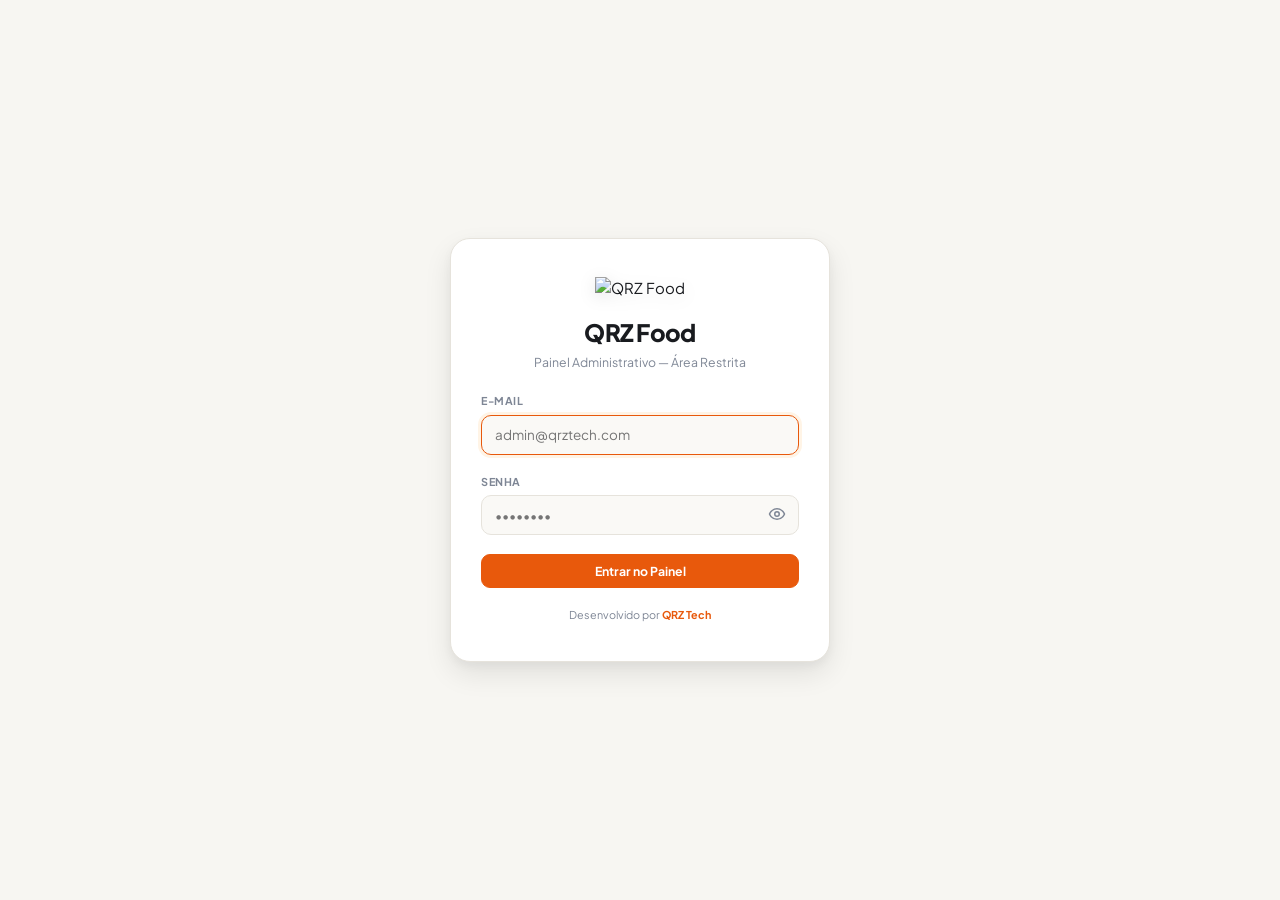
==== commit 2c4bfe88: "feat: arquitetura multi-cliente com painel admin e pagina de visualizacao por cliente" ====
--- a/index.html
+++ b/index.html
@@ -3,370 +3,148 @@
 <head>
     <meta charset="UTF-8">
     <meta name="viewport" content="width=device-width, initial-scale=1.0">
-    <title>QRZ Food — Gestão de Fiados | Divino Pão</title>
-    <meta name="description" content="Sistema QRZ Food de controle de fiados e contas a receber da Padaria Divino Pão">
+    <title>QRZ Food — Painel Administrativo</title>
+    <meta name="description" content="Painel administrativo QRZ Food para gestão de clientes e fiados">
     <link rel="preconnect" href="https://fonts.googleapis.com">
     <link rel="preconnect" href="https://fonts.gstatic.com" crossorigin>
     <link href="https://fonts.googleapis.com/css2?family=Plus+Jakarta+Sans:wght@400;500;600;700;800&display=swap" rel="stylesheet">
     <link rel="stylesheet" href="style.css">
     <link rel="icon" type="image/png" href="https://i.postimg.cc/X7znNcFg/qrzfood.png">
-    <script src="https://cdn.jsdelivr.net/npm/chart.js@4.4.4/dist/chart.umd.min.js"></script>
+    <script src="https://cdnjs.cloudflare.com/ajax/libs/xlsx/0.18.5/xlsx.full.min.js"></script>
 </head>
 <body>
-    <!-- ========== LOGIN OVERLAY ========== -->
+    <!-- LOGIN -->
     <div class="login-overlay" id="loginOverlay">
         <div class="login-card">
             <img src="https://i.postimg.cc/X7znNcFg/qrzfood.png" alt="QRZ Food" class="login-logo">
             <h1 class="login-title">QRZ Food</h1>
-            <p class="login-subtitle">Padaria Divino Pão — Área Restrita</p>
+            <p class="login-subtitle">Painel Administrativo — Área Restrita</p>
             <form id="loginForm" autocomplete="off">
                 <div class="login-field">
-                    <label for="loginPassword">Senha de Acesso</label>
+                    <label for="loginEmail">E-mail</label>
+                    <div class="login-input-wrap"><input type="email" id="loginEmail" placeholder="admin@qrztech.com" autofocus autocomplete="off"></div>
+                </div>
+                <div class="login-field">
+                    <label for="loginPassword">Senha</label>
                     <div class="login-input-wrap">
-                        <input type="password" id="loginPassword" placeholder="Digite a senha..." autofocus autocomplete="off">
-                        <button type="button" class="toggle-pw" id="togglePw" title="Mostrar/Ocultar senha">
-                            <svg width="18" height="18" viewBox="0 0 24 24" fill="none" stroke="currentColor" stroke-width="2" stroke-linecap="round" stroke-linejoin="round"><path d="M2 12s3-7 10-7 10 7 10 7-3 7-10 7-10-7-10-7Z"/><circle cx="12" cy="12" r="3"/></svg>
+                        <input type="password" id="loginPassword" placeholder="••••••••" autocomplete="off">
+                        <button type="button" class="toggle-pw" id="togglePw" title="Mostrar senha">
+                            <svg width="18" height="18" viewBox="0 0 24 24" fill="none" stroke="currentColor" stroke-width="2"><path d="M2 12s3-7 10-7 10 7 10 7-3 7-10 7-10-7-10-7Z"/><circle cx="12" cy="12" r="3"/></svg>
                         </button>
                     </div>
-                    <p class="login-error hidden" id="loginError">Senha incorreta. Tente novamente.</p>
+                    <p class="login-error hidden" id="loginError">Credenciais incorretas.</p>
                 </div>
-                <button type="submit" class="btn btn-primary login-btn">Acessar Painel</button>
+                <button type="submit" class="btn btn-primary login-btn">Entrar no Painel</button>
             </form>
             <p class="login-footer-text">Desenvolvido por <a href="https://qrztech.com" target="_blank">QRZ Tech</a></p>
         </div>
     </div>
 
-    <!-- ========== APP WRAPPER (hidden until login) ========== -->
+    <!-- APP -->
     <div class="app-wrapper hidden" id="appWrapper">
-
-    <!-- HEADER -->
-    <header class="header">
-        <div class="header-left">
-            <div class="brand-container">
-                <img src="https://i.postimg.cc/X7znNcFg/qrzfood.png" alt="QRZ Food Logo" class="brand-logo" onerror="this.style.display='none'">
-                <div class="brand-titles">
-                    <div class="brand-top-row">
-                        <span class="brand-name">QRZ Food</span>
-                        <span class="client-badge">Divino Pão</span>
-                    </div>
-                    <p class="brand-subtitle">Gestão & Cobrança de Fiados</p>
-                </div>
-            </div>
-        </div>
-        <div class="header-center">
-            <div class="header-stat">
-                <span class="header-stat-label">Total a Receber</span>
-                <span class="header-stat-value text-accent" id="totalGeral">R$ 0,00</span>
-            </div>
-            <div class="stat-divider"></div>
-            <div class="header-stat">
-                <span class="header-stat-label">Já Recebido</span>
-                <span class="header-stat-value text-green" id="totalRecebido">R$ 0,00</span>
-            </div>
-            <div class="stat-divider"></div>
-            <div class="header-stat">
-                <span class="header-stat-label">Clientes</span>
-                <span class="header-stat-value" id="totalClientes">0</span>
-            </div>
-            <div class="stat-divider"></div>
-            <div class="header-stat">
-                <span class="header-stat-label">Lançamentos</span>
-                <span class="header-stat-value" id="totalRegistros">0</span>
-            </div>
-        </div>
-        <div class="header-right">
-            <button class="btn btn-secondary btn-sm" id="btnLogout" title="Sair">
-                <svg width="16" height="16" viewBox="0 0 24 24" fill="none" stroke="currentColor" stroke-width="2" stroke-linecap="round" stroke-linejoin="round"><path d="M9 21H5a2 2 0 0 1-2-2V5a2 2 0 0 1 2-2h4"/><polyline points="16 17 21 12 16 7"/><line x1="21" x2="9" y1="12" y2="12"/></svg>
-                Sair
-            </button>
-            <button class="theme-toggle-btn" id="themeToggle" title="Alternar tema">
-                <svg class="sun-icon" width="18" height="18" viewBox="0 0 24 24" fill="none" stroke="currentColor" stroke-width="2" stroke-linecap="round" stroke-linejoin="round"><circle cx="12" cy="12" r="4"/><path d="M12 2v2M12 20v2M4.93 4.93l1.41 1.41M17.66 17.66l1.41 1.41M2 12h2M20 12h2M6.34 17.66l-1.41 1.41M19.07 4.93l-1.41 1.41"/></svg>
-                <svg class="moon-icon" width="18" height="18" viewBox="0 0 24 24" fill="none" stroke="currentColor" stroke-width="2" stroke-linecap="round" stroke-linejoin="round"><path d="M12 3a6 6 0 0 0 9 9 9 9 0 1 1-9-9Z"/></svg>
-                <span id="themeLabel">Modo Escuro</span>
-            </button>
-        </div>
-    </header>
-
-    <main class="main">
-        <!-- FILTERS -->
-        <section class="filters-card" id="filtersBar">
-            <div class="filters-card-header">
-                <div class="filters-title-group">
-                    <svg width="18" height="18" viewBox="0 0 24 24" fill="none" stroke="currentColor" stroke-width="2" stroke-linecap="round" stroke-linejoin="round"><polygon points="22 3 2 3 10 12.46 10 19 14 21 14 12.46 22 3"/></svg>
-                    <span>Filtros (aplicação instantânea)</span>
-                </div>
-                <div class="quick-presets">
-                    <button class="preset-chip active" data-preset="all">Todos</button>
-                    <button class="preset-chip" data-preset="pending">Pendentes</button>
-                    <button class="preset-chip" data-preset="partial">Parcial</button>
-                    <button class="preset-chip" data-preset="paid">Pagos</button>
-                    <button class="preset-chip" data-preset="high-value">Saldo &gt; R$ 50</button>
-                    <button class="preset-chip" data-preset="top-clients">Top 10</button>
-                </div>
-            </div>
-            <div class="filters-grid">
-                <div class="filter-group">
-                    <label for="filterCliente">Cliente</label>
-                    <select id="filterCliente"><option value="">Todos os clientes</option></select>
-                </div>
-                <div class="filter-group">
-                    <label for="filterProduto">Produto</label>
-                    <select id="filterProduto"><option value="">Todos os produtos</option></select>
-                </div>
-                <div class="filter-group">
-                    <label for="filterUsuario">Operador</label>
-                    <select id="filterUsuario"><option value="">Todos</option></select>
-                </div>
-                <div class="filter-group">
-                    <label for="filterDataDe">De</label>
-                    <input type="date" id="filterDataDe">
-                </div>
-                <div class="filter-group">
-                    <label for="filterDataAte">Até</label>
-                    <input type="date" id="filterDataAte">
-                </div>
-                <div class="filter-group">
-                    <label for="filterValorMin">Mín. (R$)</label>
-                    <input type="number" id="filterValorMin" placeholder="0" step="0.01" min="0">
-                </div>
-                <div class="filter-group">
-                    <label for="filterValorMax">Máx. (R$)</label>
-                    <input type="number" id="filterValorMax" placeholder="999" step="0.01" min="0">
-                </div>
-                <div class="filter-group">
-                    <label>&nbsp;</label>
-                    <button class="btn btn-secondary btn-sm" id="btnLimpar">
-                        <svg width="14" height="14" viewBox="0 0 24 24" fill="none" stroke="currentColor" stroke-width="2" stroke-linecap="round" stroke-linejoin="round"><path d="M3 6h18"/><path d="M19 6v14c0 1-1 2-2 2H7c-1 0-2-1-2-2V6"/><path d="M8 6V4c0-1 1-2 2-2h4c1 0 2 1 2 2v2"/></svg>
-                        Limpar Filtros
-                    </button>
-                </div>
-            </div>
-            <div class="search-and-view-bar">
-                <div class="search-input-wrapper">
-                    <svg class="search-icon" width="18" height="18" viewBox="0 0 24 24" fill="none" stroke="currentColor" stroke-width="2" stroke-linecap="round" stroke-linejoin="round"><circle cx="11" cy="11" r="8"/><path d="m21 21-4.3-4.3"/></svg>
-                    <input type="text" id="searchGlobal" placeholder="Busca rápida por cliente, produto, código..." autocomplete="off">
-                    <span class="search-badge" id="searchCountBadge">587</span>
-                </div>
-                <div class="controls-right">
-                    <button class="btn btn-outline btn-sm" id="btnExportarGeral">
-                        <svg width="14" height="14" viewBox="0 0 24 24" fill="none" stroke="currentColor" stroke-width="2" stroke-linecap="round" stroke-linejoin="round"><path d="M21 15v4a2 2 0 0 1-2 2H5a2 2 0 0 1-2-2v-4"/><polyline points="7 10 12 15 17 10"/><line x1="12" y1="15" y2="3"/></svg>
-                        Exportar
-                    </button>
-                    <div class="view-switch">
-                        <button class="view-tab active" id="viewCards">Cards</button>
-                        <button class="view-tab" id="viewTable">Tabela</button>
-                        <button class="view-tab" id="viewChart">Gráfico</button>
+        <header class="header">
+            <div class="header-left">
+                <div class="brand-container">
+                    <img src="https://i.postimg.cc/X7znNcFg/qrzfood.png" alt="QRZ Food" class="brand-logo">
+                    <div class="brand-titles">
+                        <div class="brand-top-row">
+                            <span class="brand-name">QRZ Food</span>
+                            <span class="client-badge">Admin</span>
+                        </div>
+                        <p class="brand-subtitle">Painel de Gestão de Clientes</p>
                     </div>
                 </div>
             </div>
-        </section>
-
-        <!-- CARDS VIEW -->
-        <section class="cards-section" id="cardsView">
-            <div class="section-meta-header">
-                <div class="section-title">
-                    <h2>Clientes com Débito</h2>
-                    <span class="section-subtitle">Clique para ver extrato, registrar baixas e gerar cobrança</span>
-                </div>
-                <div class="sort-selector">
-                    <label for="cardSortSelect">Ordenar:</label>
-                    <select id="cardSortSelect">
-                        <option value="debt-desc">Maior Débito</option>
-                        <option value="debt-asc">Menor Débito</option>
-                        <option value="name-asc">Nome (A-Z)</option>
-                        <option value="items-desc">Mais Itens</option>
-                    </select>
-                </div>
-            </div>
-            <div class="cards-grid" id="cardsGrid"></div>
-            <div class="empty-state hidden" id="cardsEmptyState">
-                <svg width="48" height="48" viewBox="0 0 24 24" fill="none" stroke="currentColor" stroke-width="1.5"><circle cx="11" cy="11" r="8"/><path d="m21 21-4.3-4.3"/></svg>
-                <h3>Nenhum registro encontrado</h3>
-                <p>Ajuste os filtros ou termos de pesquisa.</p>
-            </div>
-        </section>
-
-        <!-- TABLE VIEW -->
-        <section class="table-section hidden" id="tableView">
-            <div class="table-card">
-                <div class="table-scroll-container">
-                    <table class="data-table" id="dataTable">
-                        <thead>
-                            <tr>
-                                <th class="sortable" data-sort="cliente">Cliente <span class="sort-indicator">↕</span></th>
-                                <th class="sortable" data-sort="produto">Produto <span class="sort-indicator">↕</span></th>
-                                <th class="sortable" data-sort="valor">Valor <span class="sort-indicator">↕</span></th>
-                                <th class="sortable" data-sort="saldo">Saldo <span class="sort-indicator">↕</span></th>
-                                <th>Pago</th>
-                                <th>Status</th>
-                                <th class="sortable" data-sort="data">Data <span class="sort-indicator">↕</span></th>
-                                <th>Código</th>
-                                <th>Operador</th>
-                                <th>Parcela</th>
-                            </tr>
-                        </thead>
-                        <tbody id="tableBody"></tbody>
-                    </table>
-                </div>
-                <div class="table-footer-bar">
-                    <span id="tableCount">0 registros</span>
-                    <span class="text-accent" id="tableTotal">R$ 0,00</span>
-                </div>
-            </div>
-        </section>
-
-        <!-- CHART VIEW -->
-        <section class="chart-section hidden" id="chartView">
-            <div class="chart-grid">
-                <div class="chart-card chart-card-wide">
-                    <div class="chart-card-header">
-                        <h3>Evolução Diária de Fiados</h3>
-                        <p class="text-muted">Somatório de saldo registrado por dia</p>
-                    </div>
-                    <div class="chart-canvas-wrap"><canvas id="chartDaily"></canvas></div>
-                </div>
-                <div class="chart-card">
-                    <div class="chart-card-header">
-                        <h3>Top 10 Clientes (Saldo)</h3>
-                        <p class="text-muted">Maiores devedores atuais</p>
-                    </div>
-                    <div class="chart-canvas-wrap"><canvas id="chartTopClients"></canvas></div>
-                </div>
-                <div class="chart-card">
-                    <div class="chart-card-header">
-                        <h3>Produtos Mais Fiados</h3>
-                        <p class="text-muted">Distribuição por item</p>
-                    </div>
-                    <div class="chart-canvas-wrap"><canvas id="chartProducts"></canvas></div>
-                </div>
-            </div>
-        </section>
-    </main>
-
-    <!-- CLIENT DETAIL MODAL -->
-    <div class="modal-backdrop hidden" id="modalOverlay">
-        <div class="modal-dialog modal-lg">
-            <div class="modal-top">
-                <div class="modal-header-info">
-                    <div class="modal-badge-row">
-                        <span class="modal-client-badge">Extrato Detalhado</span>
-                        <span class="modal-shop-name">Divino Pão</span>
-                    </div>
-                    <h2 class="modal-client-title" id="modalClientName">Cliente</h2>
-                    <p class="modal-client-subtitle" id="modalClientSummary"></p>
-                </div>
-                <button class="modal-close-button" id="modalClose">
-                    <svg width="22" height="22" viewBox="0 0 24 24" fill="none" stroke="currentColor" stroke-width="2" stroke-linecap="round" stroke-linejoin="round"><path d="M18 6 6 18"/><path d="m6 6 12 12"/></svg>
+            <div class="header-right">
+                <button class="theme-toggle-btn" id="themeToggle">
+                    <svg class="sun-icon" width="18" height="18" viewBox="0 0 24 24" fill="none" stroke="currentColor" stroke-width="2"><circle cx="12" cy="12" r="4"/><path d="M12 2v2M12 20v2M4.93 4.93l1.41 1.41M17.66 17.66l1.41 1.41M2 12h2M20 12h2M6.34 17.66l-1.41 1.41M19.07 4.93l-1.41 1.41"/></svg>
+                    <svg class="moon-icon" width="18" height="18" viewBox="0 0 24 24" fill="none" stroke="currentColor" stroke-width="2"><path d="M12 3a6 6 0 0 0 9 9 9 9 0 1 1-9-9Z"/></svg>
+                    <span id="themeLabel">Modo Escuro</span>
+                </button>
+                <button class="btn btn-secondary btn-sm" id="btnLogout">
+                    <svg width="16" height="16" viewBox="0 0 24 24" fill="none" stroke="currentColor" stroke-width="2"><path d="M9 21H5a2 2 0 0 1-2-2V5a2 2 0 0 1 2-2h4"/><polyline points="16 17 21 12 16 7"/><line x1="21" x2="9" y1="12" y2="12"/></svg>
+                    Sair
                 </button>
             </div>
-            <div class="modal-content-scroll">
-                <div class="modal-kpi-grid" id="modalStats"></div>
-                <div class="modal-table-container">
-                    <div class="modal-table-header">
-                        <h4>Histórico de Compras</h4>
-                        <div class="modal-table-actions">
-                            <button class="btn btn-success btn-sm" id="btnBaixaTotal">✓ Dar Baixa Total</button>
-                            <button class="btn btn-outline btn-sm" id="btnBaixaParcial">Baixa Parcial (R$)</button>
-                            <button class="btn btn-outline btn-sm" id="btnDesfazerBaixas">↩ Desfazer Baixas</button>
+        </header>
+
+        <main class="main">
+            <section class="section-meta-header" style="margin-bottom:1.5rem">
+                <div class="section-title">
+                    <h2>Seus Clientes</h2>
+                    <span class="section-subtitle">Gerencie fiados, faça upload de planilhas e compartilhe o link com cada cliente</span>
+                </div>
+            </section>
+
+            <div class="cards-grid" id="clientsGrid">
+                <!-- Gerado pelo JS -->
+            </div>
+
+            <!-- Upload / Processar Excel -->
+            <div class="modal-backdrop hidden" id="uploadOverlay">
+                <div class="modal-dialog modal-sm">
+                    <div class="modal-top">
+                        <div class="modal-header-info">
+                            <h2 class="modal-client-title" id="uploadTitle">Upload de Planilha</h2>
+                            <p class="modal-client-subtitle" id="uploadSubtitle">Envie o arquivo .xlsx para processar os fiados</p>
+                        </div>
+                        <button class="modal-close-button" id="uploadClose">
+                            <svg width="22" height="22" viewBox="0 0 24 24" fill="none" stroke="currentColor" stroke-width="2"><path d="M18 6 6 18"/><path d="m6 6 12 12"/></svg>
+                        </button>
+                    </div>
+                    <div class="modal-content-scroll" style="padding:1.5rem">
+                        <div class="upload-dropzone" id="dropzone">
+                            <svg width="40" height="40" viewBox="0 0 24 24" fill="none" stroke="currentColor" stroke-width="1.5" stroke-linecap="round" stroke-linejoin="round"><path d="M21 15v4a2 2 0 0 1-2 2H5a2 2 0 0 1-2-2v-4"/><polyline points="17 8 12 3 7 8"/><line x1="12" x2="12" y1="3" y2="15"/></svg>
+                            <p><strong>Arraste o .xlsx aqui</strong> ou clique para selecionar</p>
+                            <input type="file" id="fileInput" accept=".xlsx,.xls" style="display:none">
+                        </div>
+                        <div class="upload-status hidden" id="uploadStatus">
+                            <div class="upload-status-icon">✓</div>
+                            <p id="uploadStatusText">Processado com sucesso!</p>
+                        </div>
+                        <div class="upload-info">
+                            <p class="text-muted" style="font-size:.78rem;margin-top:.75rem">
+                                O Excel deve ter a mesma estrutura exportada do sistema (coluna <code>banco</code> = cliente, <code>fatura</code> = produto, <code>saldoatual</code> = valor, etc).
+                            </p>
                         </div>
                     </div>
-                    <div class="modal-table-scroll">
-                        <table class="data-table modal-data-table">
-                            <thead>
-                                <tr>
-                                    <th><input type="checkbox" id="selectAllItems" title="Selecionar todos"></th>
-                                    <th>Produto</th>
-                                    <th>Valor</th>
-                                    <th>Pago</th>
-                                    <th>Restante</th>
-                                    <th>Status</th>
-                                    <th>Data</th>
-                                    <th>Operador</th>
-                                    <th>Ação</th>
-                                </tr>
-                            </thead>
-                            <tbody id="modalTableBody"></tbody>
-                        </table>
+                    <div class="modal-bottom-actions">
+                        <span></span>
+                        <div class="modal-actions-right">
+                            <button class="btn btn-success hidden" id="btnDownloadData">
+                                <svg width="15" height="15" viewBox="0 0 24 24" fill="none" stroke="currentColor" stroke-width="2"><path d="M21 15v4a2 2 0 0 1-2 2H5a2 2 0 0 1-2-2v-4"/><polyline points="7 10 12 15 17 10"/><line x1="12" x2="12" y1="15" y2="3"/></svg>
+                                Baixar dados.js processado
+                            </button>
+                            <button class="btn btn-secondary" id="btnCloseUpload">Fechar</button>
+                        </div>
                     </div>
                 </div>
             </div>
-            <div class="modal-bottom-actions">
-                <button class="btn btn-secondary" id="btnExportarCliente">
-                    <svg width="15" height="15" viewBox="0 0 24 24" fill="none" stroke="currentColor" stroke-width="2" stroke-linecap="round" stroke-linejoin="round"><path d="M21 15v4a2 2 0 0 1-2 2H5a2 2 0 0 1-2-2v-4"/><polyline points="7 10 12 15 17 10"/><line x1="12" y1="15" y2="3"/></svg>
-                    Baixar CSV
-                </button>
-                <div class="modal-actions-right">
-                    <button class="btn btn-success" id="btnCopiarCobranca">
-                        <svg width="16" height="16" viewBox="0 0 24 24" fill="none" stroke="currentColor" stroke-width="2" stroke-linecap="round" stroke-linejoin="round"><rect width="14" height="14" x="8" y="8" rx="2" ry="2"/><path d="M4 16c-1.1 0-2-.9-2-2V4c0-1.1.9-2 2-2h10c1.1 0 2 .9 2 2"/></svg>
-                        Copiar WhatsApp
-                    </button>
-                    <button class="btn btn-secondary" id="btnFecharModal">Fechar</button>
+        </main>
+
+        <footer class="footer">
+            <div class="footer-container">
+                <div class="footer-left">
+                    <div class="footer-logo-row">
+                        <img src="https://i.postimg.cc/X7znNcFg/qrzfood.png" alt="QRZ Food" class="footer-logo">
+                        <span class="footer-system">QRZ Food • Painel Admin</span>
+                    </div>
+                </div>
+                <div class="footer-right">
+                    <p class="developed-by">Desenvolvido por <a href="https://qrztech.com" target="_blank" class="qrz-link"><strong>QRZ Tech</strong> (qrztech.com)</a></p>
+                    <p class="footer-copy">© 2026 QRZ Tech. Todos os direitos reservados.</p>
                 </div>
             </div>
-        </div>
+        </footer>
     </div>
 
-    <!-- BAIXA PARCIAL MODAL -->
-    <div class="modal-backdrop hidden" id="baixaParcialOverlay">
-        <div class="modal-dialog modal-sm">
-            <div class="modal-top">
-                <div class="modal-header-info">
-                    <h2 class="modal-client-title">Registrar Baixa Parcial</h2>
-                    <p class="modal-client-subtitle" id="baixaParcialSubtitle">Informe o valor recebido</p>
-                </div>
-                <button class="modal-close-button" id="baixaParcialClose">
-                    <svg width="22" height="22" viewBox="0 0 24 24" fill="none" stroke="currentColor" stroke-width="2" stroke-linecap="round" stroke-linejoin="round"><path d="M18 6 6 18"/><path d="m6 6 12 12"/></svg>
-                </button>
-            </div>
-            <div class="modal-content-scroll" style="padding:1.5rem">
-                <div class="filter-group">
-                    <label for="baixaValorInput">Valor Recebido (R$)</label>
-                    <input type="number" id="baixaValorInput" step="0.01" min="0.01" placeholder="Ex: 50,00">
-                </div>
-                <div class="filter-group" style="margin-top:0.75rem">
-                    <label for="baixaNotaInput">Observação (opcional)</label>
-                    <input type="text" id="baixaNotaInput" placeholder="Ex: Pix recebido em 17/08">
-                </div>
-            </div>
-            <div class="modal-bottom-actions">
-                <span></span>
-                <div class="modal-actions-right">
-                    <button class="btn btn-success" id="btnConfirmarBaixa">Confirmar Baixa</button>
-                    <button class="btn btn-secondary" id="btnCancelarBaixa">Cancelar</button>
-                </div>
-            </div>
-        </div>
-    </div>
-
-    <!-- TOAST -->
     <div class="toast-notification hidden" id="toast">
-        <div class="toast-icon"><svg width="18" height="18" viewBox="0 0 24 24" fill="none" stroke="currentColor" stroke-width="2" stroke-linecap="round" stroke-linejoin="round"><polyline points="20 6 9 17 4 12"/></svg></div>
+        <div class="toast-icon"><svg width="18" height="18" viewBox="0 0 24 24" fill="none" stroke="currentColor" stroke-width="2"><polyline points="20 6 9 17 4 12"/></svg></div>
         <span class="toast-message" id="toastMsg">OK</span>
     </div>
 
-    <!-- FOOTER -->
-    <footer class="footer">
-        <div class="footer-container">
-            <div class="footer-left">
-                <div class="footer-logo-row">
-                    <img src="https://i.postimg.cc/X7znNcFg/qrzfood.png" alt="QRZ Food" class="footer-logo" onerror="this.style.display='none'">
-                    <span class="footer-system">QRZ Food • Sistema de Gestão</span>
-                </div>
-                <p class="footer-sub">Módulo de Cobrança — <strong>Padaria Divino Pão</strong></p>
-            </div>
-            <div class="footer-center">
-                <span class="footer-status-pill"><span class="status-dot"></span> <span id="footerSyncCount">587</span> registros</span>
-            </div>
-            <div class="footer-right">
-                <p class="developed-by">Desenvolvido por <a href="https://qrztech.com" target="_blank" class="qrz-link"><strong>QRZ Tech</strong> (qrztech.com)</a></p>
-                <p class="footer-copy">© 2026 QRZ Tech. Todos os direitos reservados.</p>
-            </div>
-        </div>
-    </footer>
-
-    </div><!-- /app-wrapper -->
-
-    <script src="dados.js"></script>
-    <script src="app.js"></script>
+    <script src="clients_config.js"></script>
+    <script src="shared.js"></script>
+    <script src="admin.js"></script>
 </body>
 </html>
--- a/style.css
+++ b/style.css
@@ -295,8 +295,64 @@
     .cards-grid{grid-template-columns:1fr}
     .footer-container{flex-direction:column;text-align:center;align-items:center}
     .footer-right{text-align:center}
-    .modal-bottom-actions{flex-direction:column}
-    .modal-actions-right{width:100%;flex-direction:column}
     .modal-actions-right .btn{width:100%}
     .chart-canvas-wrap{height:220px}
 }
+
+/* ========== UPLOAD DROPZONE & EXCEL ========== */
+.upload-dropzone {
+    border: 2px dashed var(--border-base);
+    border-radius: 14px;
+    padding: 2.5rem 1.5rem;
+    text-align: center;
+    background: var(--bg-elevated);
+    cursor: pointer;
+    transition: all .2s ease;
+    display: flex;
+    flex-direction: column;
+    align-items: center;
+    gap: 0.75rem;
+    color: var(--text-secondary);
+}
+.upload-dropzone:hover {
+    border-color: var(--accent);
+    background: var(--accent-subtle);
+    color: var(--accent);
+}
+.upload-dropzone svg {
+    color: var(--accent);
+}
+.upload-status {
+    background: var(--green-bg);
+    border: 1px solid var(--green-border);
+    border-radius: 12px;
+    padding: 1.25rem;
+    display: flex;
+    align-items: center;
+    gap: 0.85rem;
+    color: var(--green);
+    font-weight: 600;
+    font-size: 0.88rem;
+}
+.upload-status-icon {
+    width: 32px;
+    height: 32px;
+    border-radius: 50%;
+    background: var(--green);
+    color: white;
+    display: grid;
+    place-items: center;
+    font-weight: 800;
+    font-size: 1rem;
+    flex-shrink: 0;
+}
+
+@keyframes shake {
+    0%, 100% { transform: translateX(0); }
+    20%, 60% { transform: translateX(-6px); }
+    40%, 80% { transform: translateX(6px); }
+}
+.shake {
+    animation: shake 0.4s ease-in-out;
+    border-color: var(--red) !important;
+}
